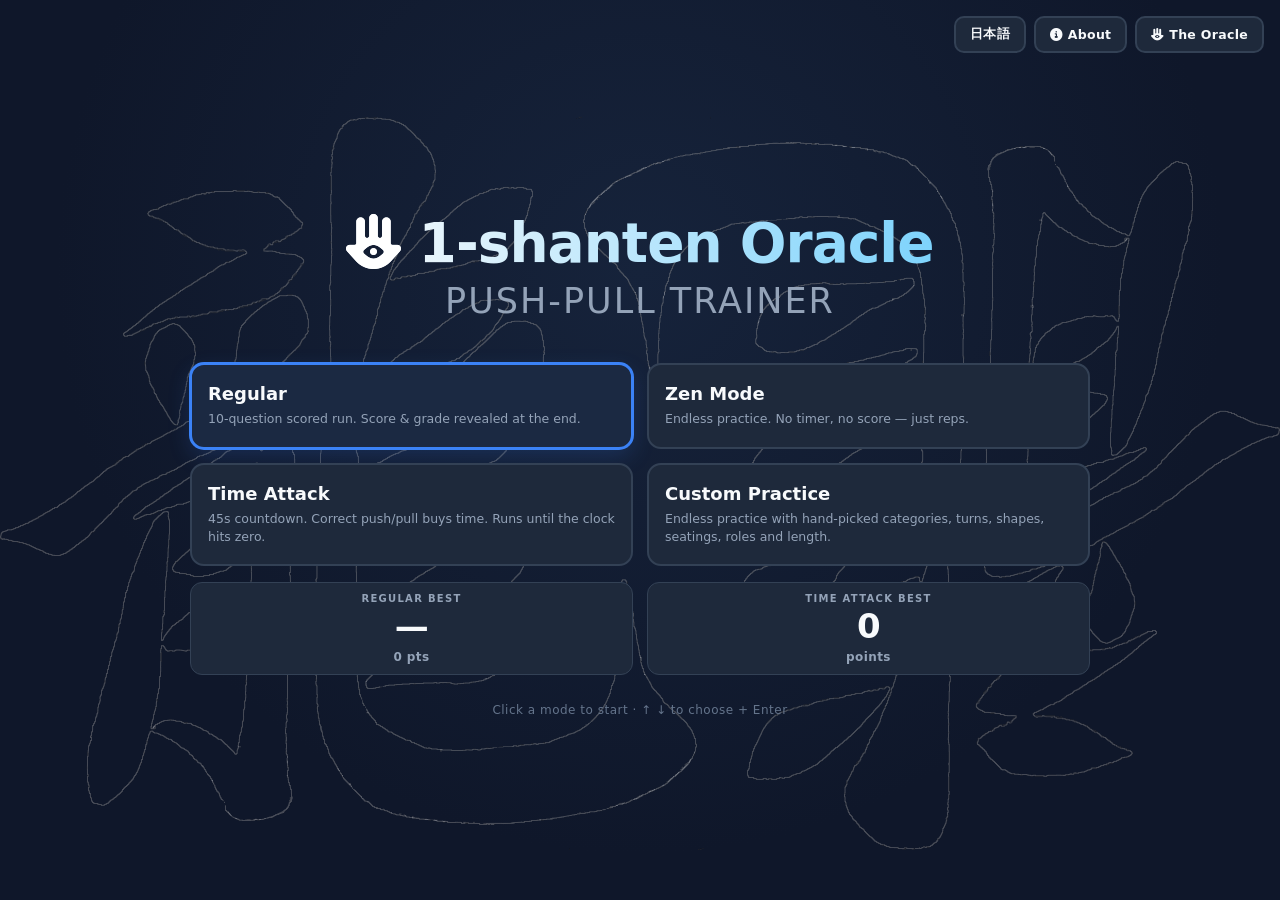
==== index.html @ 297a182b "Updated combo and score mechanic" ====
<!DOCTYPE html>
<html lang="en">

<head>
  <meta charset="UTF-8">
  <meta name="viewport" content="width=device-width, initial-scale=1, viewport-fit=cover">
  <meta name="theme-color" content="#0f172a">
  <link rel="icon" type="image/x-icon" href="favicon.ico">
  <link rel="stylesheet" href="https://cdnjs.cloudflare.com/ajax/libs/font-awesome/6.7.2/css/all.min.css">
  <title>1-shanten Oracle — Push-Pull Trainer</title>
  <style>
    :root {
      --bg: #0f172a;
      --panel: #1e293b;
      --panel2: #243038;
      --border: #334155;
      --text: #f8fafc;
      --muted: #94a3b8;
      --green: #22c55e;
      --red: #ef4444;
      --blue: #3b82f6;
      --amber: #f59e0b;
    }

    * {
      box-sizing: border-box;
    }

    html,
    body {
      height: 100%;
      margin: 0;
      padding: 0;
    }

    body {
      background: var(--bg);
      color: var(--text);
      font-family: system-ui, -apple-system, 'Segoe UI', Roboto, Helvetica, Arial, sans-serif;
      overflow: hidden;
      -webkit-font-smoothing: antialiased;
    }

    button {
      font-family: inherit;
    }

    .screen {
      display: none;
    }

    #home.active {
      display: flex;
    }

    #settings.active {
      display: flex;
    }

    #game.active {
      display: grid;
    }

    #results.active {
      display: flex;
    }

    #home,
    #settings {
      height: 100vh;
      flex-direction: column;
      align-items: center;
      justify-content: center;
      gap: 22px;
      padding: 24px;
      background: radial-gradient(circle at 50% 30%, #16233b 0%, #0f172a 65%);
    }

    #home {
      position: relative;
      overflow: hidden;
    }

    .home-topbar {
      position: absolute;
      top: 16px;
      right: 16px;
      display: flex;
      gap: 8px;
      z-index: 3;
    }

    .home-topbar .btn {
      padding: 8px 14px;
      font-size: 12.5px;
    }

    #settings.active {
      align-items: center;
      justify-content: flex-start;
      overflow-y: auto;
      padding: 30px 24px;
    }

    .home-inner {
      display: flex;
      flex-direction: column;
      align-items: center;
      gap: 16px;
      max-width: 900px;
      width: 100%;
    }

    #home h1 {
      margin: 0;
      font-size: 55px;
      letter-spacing: -1px;
      font-weight: 800;
      text-align: center;
      background: linear-gradient(90deg, #f8fafc, #7dd3fc);
      -webkit-background-clip: text;
      background-clip: text;
      color: transparent;
      margin-top: 40px;
    }

    .sub {
      margin: -10px 0 26px;
      color: var(--muted);
      font-size: 35px;
      letter-spacing: 2px;
      text-transform: uppercase;
      text-align: center;
    }

    .modes {
      display: grid;
      grid-template-columns: 1fr 1fr;
      gap: 14px;
      width: 100%;
    }

    .mode-card {
      background: var(--panel);
      border: 2px solid var(--border);
      border-radius: 14px;
      padding: 18px 16px;
      text-align: left;
      color: var(--text);
      cursor: pointer;
      transition: border-color .15s, transform .12s, background .15s;
    }

    .mode-card:hover {
      border-color: #475569;
      transform: translateY(-2px);
    }

    .mode-card.selected {
      border-color: var(--blue);
      background: #1b2942;
      box-shadow: 0 0 0 1px var(--blue), 0 8px 22px rgba(59, 130, 246, .18);
    }

    .mode-title {
      font-size: 18px;
      font-weight: 800;
      margin-bottom: 6px;
    }

    .mode-desc {
      font-size: 12.5px;
      color: var(--muted);
      line-height: 1.45;
    }

    .hint {
      color: #64748b;
      font-size: 12px;
      letter-spacing: .5px;
      text-align: center;
    }

    .high-scores {
      display: grid;
      grid-template-columns: repeat(2, 1fr);
      gap: 14px;
      width: 100%;
    }

    .hs-item {
      background: var(--panel);
      border: 1px solid var(--border);
      border-radius: 12px;
      padding: 10px 12px;
      text-align: center;
    }

    .hs-item span {
      display: block;
      font-size: 10px;
      letter-spacing: 1.3px;
      text-transform: uppercase;
      color: var(--muted);
      font-weight: 800;
      margin-bottom: 5px;
    }

    .hs-item b.hs-rank {
      display: block;
      font-size: 34px;
      font-weight: 900;
      color: #f8fafc;
      line-height: 1.05;
      font-variant-numeric: tabular-nums;
      letter-spacing: -.5px;
    }

    .hs-sub {
      margin-top: 5px;
      font-size: 12px;
      font-weight: 800;
      color: #94a3b8;
      font-variant-numeric: tabular-nums;
      letter-spacing: .4px;
    }

    .btn {
      border: 2px solid var(--border);
      background: var(--panel);
      color: var(--text);
      border-radius: 10px;
      padding: 11px 18px;
      font-size: 14px;
      font-weight: 700;
      cursor: pointer;
      transition: all .14s;
      letter-spacing: .3px;
    }

    .btn:hover:not(:disabled) {
      border-color: #64748b;
      background: var(--panel2);
      transform: translateY(-1px);
    }

    .btn:disabled {
      opacity: .4;
      cursor: not-allowed;
    }

    .btn.primary {
      border-color: #2563eb;
      background: #1d4ed8;
      color: #fff;
    }

    .btn.primary:hover:not(:disabled) {
      background: #2563eb;
      border-color: #3b82f6;
      box-shadow: 0 0 18px rgba(37, 99, 235, .45);
    }

    .btn.big {
      padding: 14px 44px;
      font-size: 16px;
      border-radius: 12px;
    }

    .home-actions {
      display: flex;
      gap: 12px;
      align-items: center;
    }

    .settings-card {
      background: var(--panel);
      border: 1px solid var(--border);
      border-radius: 16px;
      padding: 24px 26px;
      max-width: 1100px;
      width: 100%;
      box-shadow: 0 20px 50px rgba(0, 0, 0, .45);
      margin: auto 0;
      flex-shrink: 0;
    }

    .settings-card h1 {
      margin: 0 0 4px;
      font-size: 24px;
      letter-spacing: -.4px;
    }

    .settings-card p.desc {
      margin: 0 0 20px;
      color: var(--muted);
      font-size: 13px;
      line-height: 1.5;
    }

    .settings-columns {
      display: grid;
      grid-template-columns: 1fr 1fr;
      gap: 24px;
      margin-bottom: 20px;
    }

    .settings-col {
      display: flex;
      flex-direction: column;
      gap: 16px;
      min-width: 0;
    }

    .settings-grid {
      display: grid;
      grid-template-columns: 1fr 1fr;
      gap: 10px;
      margin-bottom: 8px;
    }

    .settings-grid.settings-grid-3 {
      grid-template-columns: 1fr 1fr 1fr;
    }

    .settings-grid.settings-grid-4 {
      grid-template-columns: 1fr 1fr 1fr 1fr;
    }

    .settings-section {
      margin-bottom: 0;
    }

    .settings-section-title {
      font-size: 11px;
      letter-spacing: 1.6px;
      text-transform: uppercase;
      color: #7dd3fc;
      font-weight: 800;
      margin-bottom: 8px;
    }

    .settings-section .settings-note {
      margin: 0;
      font-size: 12px;
    }

    .settings-actions {
      display: flex;
      gap: 10px;
      margin-top: 4px;
    }

    .settings-actions .btn {
      flex: 1;
      padding: 14px 18px;
      font-size: 15px;
    }

    .chk {
      display: flex;
      align-items: center;
      gap: 10px;
      background: var(--panel2);
      border: 1px solid var(--border);
      border-radius: 10px;
      padding: 11px 13px;
      font-size: 13.5px;
      font-weight: 700;
      cursor: pointer;
      transition: .13s;
      user-select: none;
    }

    .chk:hover {
      border-color: #475569;
      background: #2f3f52;
    }

    .chk input {
      appearance: none;
      -webkit-appearance: none;
      width: 18px;
      height: 18px;
      flex: 0 0 auto;
      border: 2px solid var(--border);
      border-radius: 5px;
      background: #0b1220;
      position: relative;
      cursor: pointer;
      transition: .12s;
    }

    .chk input:checked {
      background: var(--blue);
      border-color: var(--blue);
      box-shadow: 0 0 10px rgba(59, 130, 246, .4);
    }

    .chk input:checked::after {
      content: '';
      position: absolute;
      left: 4px;
      top: 0px;
      width: 6px;
      height: 11px;
      border: solid #fff;
      border-width: 0 2px 2px 0;
      transform: rotate(45deg);
    }

    .settings-note {
      color: var(--muted);
      font-size: 12.5px;
      line-height: 1.5;
      margin: 0 0 18px;
    }

    .settings-note.bad {
      color: #fca5a5;
    }

    #game {
      height: 100vh;
      grid-template-columns: 310px minmax(0, 560px) 280px 340px;
      grid-template-rows: auto minmax(0, 1fr) auto;
      gap: 12px;
      padding: 12px;
      justify-content: center;
    }

    #gameHeader {
      grid-area: 1/1/2/5;
      display: flex;
      align-items: center;
      justify-content: space-between;
      background: var(--panel);
      border: 1px solid var(--border);
      border-radius: 12px;
      padding: 10px 16px;
    }

    .hdr-left,
    .hdr-right {
      display: flex;
      align-items: center;
      gap: 10px;
    }

    .logo {
      font-weight: 800;
      letter-spacing: -.3px;
      font-size: 16px;
    }

    .pill {
      background: var(--panel2);
      border: 1px solid var(--border);
      border-radius: 999px;
      padding: 5px 12px;
      font-size: 12px;
      font-weight: 700;
      color: var(--muted);
      letter-spacing: .4px;
    }

    .pill.score {
      color: #7dd3fc;
      border-color: #1e40af;
      background: #172554;
    }

    .pill.time {
      color: #fbbf24;
      border-color: #78350f;
      background: #1f1503;
      font-variant-numeric: tabular-nums;
    }

    .pill.combo {
      color: #94a3b8;
      border-color: var(--border);
      background: var(--panel2);
      transition: all .2s;
    }

    .pill.combo.active {
      color: #fef08a;
      border-color: #eab308;
      background: #451a03;
    }

    .timer-wrapper {
      position: relative;
      display: inline-block;
    }

    .sec-delta {
      position: absolute;
      left: calc(100% + 6px);
      top: 50%;
      transform: translateY(-50%);
      background: rgba(34, 197, 94, .95);
      color: #fff;
      font-weight: 800;
      font-size: 13px;
      padding: 4px 10px;
      border-radius: 8px;
      pointer-events: none;
      opacity: 0;
      white-space: nowrap;
      box-shadow: 0 2px 8px rgba(0, 0, 0, .35);
      z-index: 100;
    }

    .sec-delta.negative {
      background: rgba(239, 68, 68, .95);
    }

    .sec-delta.anim {
      animation: secFloat 1.2s ease-out forwards;
    }

    @keyframes secFloat {
      0% {
        opacity: 0;
        transform: translateY(-50%) translateY(0);
      }

      15% {
        opacity: 1;
        transform: translateY(-50%) translateY(-4px);
      }

      70% {
        opacity: 1;
        transform: translateY(-50%) translateY(-10px);
      }

      100% {
        opacity: 0;
        transform: translateY(-50%) translateY(-18px);
      }
    }

    #tableWrap {
      grid-area: 2/2/3/3;
      position: relative;
      overflow: hidden;
      background: #131f24;
      border: 1px solid var(--border);
      border-radius: 14px;
      box-shadow: inset 0 0 80px rgba(0, 0, 0, .5);
    }

    #tableWrap::after {
      content: '';
      position: absolute;
      bottom: 0;
      left: 0;
      right: 0;
      height: 100px;
      background: linear-gradient(to top, rgb(59 130 246 / 21%), rgba(59, 130, 246, .08) 40%, transparent);
      pointer-events: none;
      opacity: 0;
      transition: opacity .6s ease;
      z-index: 5;
    }

    #tableWrap.your-turn::after {
      opacity: 1;
    }

    #yourTurn {
      position: absolute;
      bottom: 8px;
      left: 50%;
      transform: translateX(-50%);
      padding: 4px 8px;
      background: rgba(59, 130, 246, .18);
      border: 2px solid rgba(59, 130, 246, .55);
      border-radius: 999px;
      color: #93c5fd;
      font-size: 10px;
      font-weight: 800;
      letter-spacing: 2.5px;
      text-transform: uppercase;
      opacity: 0;
      pointer-events: none;
      transition: opacity .5s ease;
      z-index: 10;
      box-shadow: 0 0 24px rgb(59 130 246 / 38%);
      white-space: nowrap;
    }

    #yourTurn.show {
      opacity: 1;
    }

    #board {
      position: absolute;
      left: 0;
      top: 0;
      width: 1120px;
      height: 920px;
      transform-origin: 0 0;
    }

    .pond {
      position: absolute;
      display: flex;
      flex-wrap: wrap;
      gap: 2px;
      align-content: flex-start;
      justify-content: flex-start;
    }

    .tile {
      position: relative;
      width: 70px;
      height: 100px;
      flex: 0 0 auto;
      opacity: 0;
      transition: opacity .18s ease;
    }

    .tile.shown {
      opacity: 1;
    }

    .tile>img,
    .tile>.tile-fallback {
      position: absolute;
      left: 0;
      top: 0;
      width: 70px;
      height: 100px;
      filter: drop-shadow(0 4px 6px rgba(0, 0, 0, .4));
      display: block;
    }

    .tile>img {
      object-fit: contain;
    }

    .tile.rotated>img,
    .tile.rotated>.tile-fallback {
      transform: rotate(90deg) translateY(-15px);
    }

    .tile.rotated:not(:last-child) {
      margin-right: 32px;
    }

    .tile-fallback {
      background: #f1f5f9;
      border-radius: 6px;
      border: 1px solid #cbd5e1;
      display: flex;
      flex-direction: column;
      align-items: center;
      justify-content: center;
      color: #0f172a;
      overflow: hidden;
    }

    .tf-num {
      font-size: 30px;
      font-weight: 800;
      line-height: 1;
    }

    .tf-suit {
      font-size: 19px;
      font-weight: 700;
      line-height: 1.15;
    }

    .tf-suit.s-m {
      color: #b91c1c;
    }

    .tf-suit.s-p {
      color: #1d4ed8;
    }

    .tf-suit.s-s {
      color: #15803d;
    }

    .tf-honor {
      font-size: 32px;
      font-weight: 800;
      color: #0f172a;
    }

    .tile-fallback.honor {
      background: #fffdf5;
    }

    @keyframes riichiDrop {
      0% {
        opacity: 0;
        transform: translateY(-32px) scale(.85);
      }

      60% {
        opacity: 1;
        transform: translateY(6px) scale(1.05);
      }

      100% {
        opacity: 1;
        transform: none;
      }
    }

    .tile.riichi-drop {
      animation: riichiDrop .45s cubic-bezier(.2, .8, .3, 1) forwards;
      opacity: 1;
    }

    .riichi-stick {
      position: absolute;
      background: #f8fafc;
      border-radius: 5px;
      box-shadow: 0 4px 10px rgba(0, 0, 0, .6);
      opacity: 0;
      animation: fadeIn .45s .1s forwards;
    }

    .riichi-stick::after {
      content: '';
      position: absolute;
      left: 50%;
      top: 50%;
      width: 9px;
      height: 9px;
      margin: -4.5px 0 0 -4.5px;
      border-radius: 50%;
      background: #dc2626;
    }

    @keyframes fadeIn {
      to {
        opacity: 1;
      }
    }

    .seat-label {
      position: absolute;
      font-size: 23px;
      font-weight: 800;
      letter-spacing: 1.4px;
      color: #94a3b8;
      text-transform: uppercase;
      white-space: nowrap;
    }

    .seat-label .wind {
      color: #38bdf8;
      font-size: 42px;
      letter-spacing: 0;
      margin-right: 6px;
      vertical-align: -1px;
    }

    .center-panel {
      position: absolute;
      left: 50%;
      top: 50%;
      transform: translate(-50%, -50%);
      background: var(--panel);
      border: 1px solid var(--border);
      border-radius: 16px;
      padding: 16px 26px;
      text-align: center;
      min-width: 190px;
      box-shadow: 0 10px 30px rgba(0, 0, 0, .5);
    }

    .center-panel .cp-round {
      font-size: 26px;
      letter-spacing: 1.6px;
      color: #7dd3fc;
      font-weight: 800;
      text-transform: uppercase;
      margin-bottom: 2px;
    }

    .center-panel .cp-turn {
      font-size: 20px;
      letter-spacing: 2px;
      color: var(--muted);
      font-weight: 800;
      text-transform: uppercase;
    }

    .center-panel .cp-num {
      font-size: 56px;
      font-weight: 900;
      line-height: 1;
      margin: 4px 0 2px;
    }

    #sidebar {
      grid-area: 2/4/4/5;
      display: flex;
      flex-direction: column;
      gap: 12px;
      overflow-y: auto;
      padding-right: 2px;
    }

    #sidebar::-webkit-scrollbar {
      width: 8px;
    }

    #sidebar::-webkit-scrollbar-thumb {
      background: #334155;
      border-radius: 4px;
    }

    .card {
      background: var(--panel);
      border: 1px solid var(--border);
      border-radius: 12px;
      padding: 14px;
    }

    .card h3 {
      margin: 0 0 10px;
      font-size: 12px;
      letter-spacing: 1.6px;
      text-transform: uppercase;
      color: var(--muted);
      font-weight: 800;
    }

    .discard-cat {
      font-size: 22px;
      font-weight: 900;
      letter-spacing: -.5px;
      color: #f8fafc;
      line-height: 1.15;
    }

    .discard-desc {
      font-size: 12.5px;
      color: var(--muted);
      margin-top: 6px;
      line-height: 1.5;
    }

    #quizCard {
      display: flex;
      flex-direction: column;
      gap: 14px;
    }

    .qstep {
      border-top: 1px dashed #334155;
      padding-top: 12px;
    }

    .qstep:first-child {
      border-top: none;
      padding-top: 0;
    }

    .qhead {
      display: flex;
      align-items: center;
      gap: 8px;
      font-size: 12px;
      font-weight: 800;
      letter-spacing: 1.3px;
      text-transform: uppercase;
      color: #7dd3fc;
      margin-bottom: 8px;
    }

    .stepnum {
      display: inline-flex;
      align-items: center;
      justify-content: center;
      width: 20px;
      height: 20px;
      border-radius: 50%;
      background: #1e40af;
      color: #fff;
      font-size: 11px;
    }

    .qtext {
      font-size: 13.5px;
      line-height: 1.5;
      color: #cbd5e1;
      margin-bottom: 12px;
    }

    .qtext b {
      color: #f8fafc;
    }

    .suji-loading {
      font-size: 12px;
      color: #93c5fd;
      font-weight: 800;
      letter-spacing: 2px;
      text-align: center;
      margin-bottom: 8px;
      text-transform: uppercase;
      animation: pulse 1.4s ease-in-out infinite;
    }

    .suji-loading.hidden {
      display: none;
    }

    @keyframes pulse {

      0%,
      100% {
        opacity: .4;
      }

      50% {
        opacity: 1;
      }
    }

    .sujigrid {
      display: grid;
      grid-template-columns: repeat(7, 1fr);
      gap: 6px;
      margin-bottom: 10px;
      transition: opacity .3s ease;
    }

    .sujigrid.loading {
      opacity: .3;
      pointer-events: none;
    }

    .sujibtn {
      padding: 10px 0;
      background: var(--panel2);
      border: 2px solid var(--border);
      border-radius: 8px;
      color: var(--text);
      font-size: 15px;
      font-weight: 800;
      cursor: pointer;
      transition: .12s;
      font-variant-numeric: tabular-nums;
    }

    .sujibtn:hover:not(:disabled) {
      border-color: #64748b;
      background: #2f3f52;
      transform: translateY(-1px);
    }

    .sujibtn:disabled {
      cursor: default;
      opacity: .7;
    }

    .sujibtn.correct {
      border-color: var(--green) !important;
      background: rgba(34, 197, 94, .18) !important;
      color: #86efac !important;
      box-shadow: 0 0 16px rgba(34, 197, 94, .3);
    }

    .sujibtn.wrong {
      border-color: var(--red) !important;
      background: rgba(239, 68, 68, .16) !important;
      color: #fca5a5 !important;
    }

    .sujibtn.kbd-focus {
      box-shadow: 0 0 0 3px rgba(59, 130, 246, .45);
      border-color: var(--blue);
    }

    .optrow {
      display: flex;
      flex-wrap: wrap;
      gap: 8px;
    }

    .optrow.rate-grid {
      display: grid;
      grid-template-columns: 1fr 1fr;
      gap: 8px;
    }

    .rate-grid .opt {
      min-width: 0;
      padding: 11px 6px;
      font-size: 13px;
      white-space: nowrap;
    }

    .opt {
      flex: 1 1 auto;
      min-width: 74px;
      padding: 11px 10px;
      background: var(--panel2);
      border: 2px solid var(--border);
      border-radius: 10px;
      color: var(--text);
      font-size: 14px;
      font-weight: 800;
      cursor: pointer;
      transition: .13s;
      letter-spacing: .3px;
    }

    .opt:hover:not(:disabled) {
      border-color: #64748b;
      background: #2f3f52;
      transform: translateY(-1px);
    }

    .opt:disabled {
      cursor: default;
      opacity: .75;
    }

    .opt.correct {
      border-color: var(--green) !important;
      background: rgba(34, 197, 94, .18) !important;
      color: #86efac !important;
      box-shadow: 0 0 16px rgba(34, 197, 94, .3);
    }

    .opt.wrong {
      border-color: var(--red) !important;
      background: rgba(239, 68, 68, .16) !important;
      color: #fca5a5 !important;
    }

    .opt.borderline-yellow {
      border-color: #fde047 !important;
      background: rgba(253, 224, 71, 0.20) !important;
      color: #fef08a !important;
      box-shadow: 0 0 18px rgba(253, 224, 71, 0.35);
      opacity: 1 !important;
    }

    .opt.borderline-green {
      border-color: #4ade80 !important;
      background: rgba(74, 222, 128, 0.18) !important;
      color: #bbf7d0 !important;
      box-shadow: 0 0 18px rgba(74, 222, 128, 0.28);
      opacity: 1 !important;
    }

    .opt.kbd-focus {
      box-shadow: 0 0 0 3px rgba(59, 130, 246, .45);
      border-color: var(--blue);
    }

    .fb {
      margin-top: 10px;
      font-size: 12.5px;
      line-height: 1.5;
      border-radius: 9px;
      padding: 9px 11px;
      display: none;
    }

    .fb.show {
      display: block;
    }

    .fb.ok {
      background: rgba(34, 197, 94, .12);
      border: 1px solid #166534;
      color: #86efac;
    }

    .fb.part {
      background: rgba(245, 158, 11, .12);
      border: 1px solid #78350f;
      color: #fcd34d;
    }

    .fb.bad {
      background: rgba(239, 68, 68, .1);
      border: 1px solid #7f1d1d;
      color: #fca5a5;
    }

    .fb.borderline {
      background: rgba(253, 224, 71, 0.14);
      border: 1px solid #ca8a04;
      color: #fde047;
    }

    .fb b {
      color: #fff;
    }

    .fb.borderline b {
      color: #fef9c3;
    }

    .fb .special-notes {
      display: block;
      margin-top: 4px;
      font-size: 11.5px;
      color: #93c5fd;
      font-style: italic;
    }

    .fb .suji-list {
      display: block;
      margin-top: 4px;
      font-size: 11.5px;
      color: #cbd5e1;
      opacity: .85;
    }

    .locked {
      display: none !important;
    }

    #shapeTierCard {
      grid-area: 2/1/3/2;
      display: flex;
      flex-direction: column;
    }

    #thresholdCard {
      grid-area: 2/3/3/4;
      display: flex;
      flex-direction: column;
    }

    .panel-title {
      font-size: 11.5px;
      font-weight: 800;
      margin-bottom: 6px;
      color: #7dd3fc;
      letter-spacing: .3px;
    }

    .panel-table-wrap {
      flex: 1 1 auto;
      overflow-y: auto;
      min-height: 0;
    }

    .panel-table-wrap::-webkit-scrollbar {
      width: 6px;
    }

    .panel-table-wrap::-webkit-scrollbar-thumb {
      background: #334155;
      border-radius: 3px;
    }

    .panel-controls {
      display: flex;
      justify-content: space-between;
      align-items: center;
      margin-top: 10px;
      gap: 6px;
      flex-shrink: 0;
    }

    .panel-controls .btn {
      padding: 12px 25px;
      font-size: 14px;
      border-radius: 9px;
      flex-shrink: 0;
    }

    .panel-indicator-btn {
      background: var(--panel2);
      border: 2px solid var(--border);
      color: var(--text);
      font-size: 13px;
      font-weight: 800;
      padding: 6px 12px;
      border-radius: 8px;
      cursor: pointer;
      transition: .12s;
      font-variant-numeric: tabular-nums;
      font-family: inherit;
      letter-spacing: .3px;
      flex: 1;
      text-align: center;
      height: 46px;
    }

    .panel-indicator-btn:hover {
      border-color: #64748b;
      background: #2f3f52;
    }

    .panel-indicator-btn.auto-active {
      border-color: #22c55e;
      background: rgba(34, 197, 94, .15);
      color: #86efac;
    }

    .thresh-table {
      width: 100%;
      border-collapse: collapse;
      font-size: 10px;
      text-align: center;
    }

    .thresh-table th {
      background: var(--panel2);
      color: var(--muted);
      font-weight: 800;
      padding: 3px 1px;
      border: 1px solid var(--border);
      line-height: 1.1;
    }

    .thresh-table td {
      padding: 2px 1px;
      border: 1px solid var(--border);
      font-weight: 800;
      font-variant-numeric: tabular-nums;
      color: #e2e8f0;
    }

    .thresh-table td:first-child {
      background: var(--panel2);
      color: var(--muted);
    }

    .direct-nav {
      display: grid;
      grid-template-columns: 1fr 1fr 1fr;
      grid-auto-rows: 44px;
      gap: 4px;
      margin-top: 8px;
      flex-shrink: 0;
    }

    .direct-nav .btn {
      padding: 3px 4px;
      font-size: 12px;
      line-height: 1.15;
      height: 45px;
      min-height: 45px;
      border-radius: 7px;
      letter-spacing: 0;
      white-space: normal;
      overflow: hidden;
      display: flex;
      align-items: center;
      justify-content: center;
      text-align: center;
    }

    .direct-nav .btn:hover:not(:disabled) {
      transform: none;
    }

    .direct-nav .btn.active {
      border-color: var(--blue);
      background: rgba(59, 130, 246, .15);
      color: #93c5fd;
    }

    #bottomArea {
      grid-area: 3/1/4/4;
      display: grid;
      grid-template-columns: minmax(0, 1fr) 224px;
      gap: 10px;
      min-height: 0;
    }

    #scenario {
      display: grid;
      grid-template-columns: 1fr 1fr;
      grid-template-rows: 1fr 1fr;
      gap: 10px;
      min-height: 0;
    }

    .scard {
      background: var(--panel);
      border: 1px solid var(--border);
      border-radius: 12px;
      padding: 10px 13px;
      min-width: 0;
      display: flex;
      flex-direction: column;
      justify-content: center;
    }

    .slabel {
      font-size: 10px;
      letter-spacing: 1.5px;
      text-transform: uppercase;
      color: #64748b;
      font-weight: 800;
      margin-bottom: 5px;
    }

    .svalue {
      font-size: 14px;
      font-weight: 800;
      line-height: 1.25;
      color: #e2e8f0;
    }

    .svalue.hl {
      color: #fbbf24;
    }

    .svalue.open-hand {
      color: #7dd3fc;
    }

    .svalue.closed-hand {
      color: #86efac;
    }

    #discardCard {
      display: flex;
      flex-direction: column;
      justify-content: center;
    }

    #results {
      height: 100vh;
      flex-direction: column;
      align-items: center;
      justify-content: center;
      gap: 20px;
      padding: 24px;
      background: radial-gradient(circle at 50% 25%, #16233b 0%, #0f172a 65%);
      overflow-y: auto;
    }

    .results-card {
      background: var(--panel);
      border: 1px solid var(--border);
      border-radius: 20px;
      padding: 34px 40px;
      max-width: 680px;
      width: 100%;
      text-align: center;
      box-shadow: 0 24px 60px rgba(0, 0, 0, .55);
      position: relative;
      margin-top: 20px;
    }

    .results-app-title {
      font-size: 15px;
      font-weight: 800;
      letter-spacing: 1.8px;
      text-transform: uppercase;
      color: #7dd3fc;
      margin-bottom: 10px;
      opacity: .85;
    }

    .results-card h1 {
      margin: 0 0 4px;
      font-size: 29px;
      letter-spacing: -.5px;
    }

    .grade {
      font-size: 82px;
      font-weight: 900;
      line-height: 1;
      margin: 12px 0 4px;
      color: #f8fafc;
    }

    .grade.g-S\+ {
      background: linear-gradient(180deg, #fde047, #eab308);
      -webkit-background-clip: text;
      background-clip: text;
      color: transparent;
      filter: drop-shadow(0 0 20px rgba(234, 179, 8, .45));
    }

    .grade.g-score {
      font-size: 64px;
      letter-spacing: -2px;
      font-variant-numeric: tabular-nums;
      background: linear-gradient(180deg, #f8fafc, #cbd5e1);
      -webkit-background-clip: text;
      background-clip: text;
      color: transparent;
      filter: drop-shadow(0 0 20px rgba(203, 213, 225, .4));
    }

    .grade.g-score.tier-2 {
      background: linear-gradient(180deg, #fed7aa, #b45309);
      -webkit-background-clip: text;
      background-clip: text;
      color: transparent;
      filter: drop-shadow(0 0 20px rgba(180, 83, 9, .5));
    }

    .grade.g-score.tier-3 {
      background: linear-gradient(180deg, #f1f5f9, #64748b);
      -webkit-background-clip: text;
      background-clip: text;
      color: transparent;
      filter: drop-shadow(0 0 22px rgba(148, 163, 184, .55));
    }

    .grade.g-score.tier-4 {
      background: linear-gradient(180deg, #fef9c3, #f59e0b);
      -webkit-background-clip: text;
      background-clip: text;
      color: transparent;
      filter: drop-shadow(0 0 24px rgba(245, 158, 11, .55));
    }

    .grade.g-score.tier-5 {
      background: linear-gradient(135deg, #a5f3fc, #a78bfa, #f472b6, #fcd34d, #a5f3fc);
      background-size: 200% 200%;
      -webkit-background-clip: text;
      background-clip: text;
      color: transparent;
      animation: platShimmer 3s linear infinite;
      filter: drop-shadow(0 0 28px rgba(167, 139, 250, .6));
    }

    @keyframes platShimmer {
      0% {
        background-position: 0% 50%;
      }

      100% {
        background-position: 200% 50%;
      }
    }

    .results-grid {
      display: grid;
      grid-template-columns: 1fr 1fr;
      gap: 10px;
      margin: 22px 0 15px;
    }

    .results-grid>div {
      background: var(--panel2);
      border: 1px solid var(--border);
      border-radius: 12px;
      padding: 14px;
    }

    .results-grid span {
      display: block;
      font-size: 11px;
      letter-spacing: 1.4px;
      text-transform: uppercase;
      color: #64748b;
      font-weight: 800;
      margin-bottom: 6px;
    }

    .results-grid b {
      font-size: 20px;
      font-weight: 900;
      color: #f8fafc;
      font-variant-numeric: tabular-nums;
    }

    .res-actions {
      display: flex;
      flex-direction: column;
      gap: 10px;
    }

    .btn-share-corner {
      position: absolute;
      top: 12px;
      right: 12px;
      background: var(--panel2);
      border: 2px solid var(--border);
      border-radius: 8px;
      padding: 6px 12px;
      font-size: 12px;
      font-weight: 800;
      cursor: pointer;
      transition: .12s;
      color: var(--text);
      letter-spacing: .3px;
      display: inline-flex;
      align-items: center;
      gap: 6px;
    }

    .btn-share-corner:hover {
      border-color: #64748b;
      background: #2f3f52;
    }

    .btn-share-corner.copied {
      border-color: #22c55e;
      background: rgba(34, 197, 94, .15);
      color: #86efac;
    }

    .modal-overlay {
      display: none;
      position: fixed;
      inset: 0;
      background: rgba(0, 0, 0, .62);
      z-index: 9999;
      align-items: center;
      justify-content: center;
      padding: 24px;
      backdrop-filter: blur(2px);
    }

    .modal-overlay.active {
      display: flex;
    }

    .modal-content {
      background: var(--panel);
      border: 1px solid var(--border);
      border-radius: 16px;
      padding: 22px 26px;
      max-width: 760px;
      width: 100%;
      max-height: 85vh;
      overflow-y: auto;
      box-shadow: 0 24px 60px rgba(0, 0, 0, .55);
    }

    .modal-header {
      display: flex;
      align-items: center;
      justify-content: space-between;
      margin-bottom: 4px;
    }

    .modal-header h2 {
      margin: 0;
      font-size: 20px;
      letter-spacing: -.3px;
    }

    .modal-close {
      background: transparent;
      border: none;
      color: var(--muted);
      font-size: 26px;
      cursor: pointer;
      line-height: 1;
      padding: 0;
      width: 30px;
      height: 30px;
      border-radius: 6px;
      transition: .12s;
    }

    .modal-close:hover {
      background: var(--panel2);
      color: var(--text);
    }

    .modal-desc {
      color: var(--muted);
      font-size: 12.5px;
      margin: 0 0 16px;
      line-height: 1.5;
    }

    .deal-in-chart {
      width: 100%;
      border-collapse: collapse;
      font-size: 13px;
      margin-bottom: 16px;
    }

    .deal-in-chart th {
      background: var(--panel2);
      color: var(--muted);
      font-weight: 800;
      padding: 8px 6px;
      border: 1px solid var(--border);
      font-size: 11px;
      letter-spacing: .5px;
      text-transform: uppercase;
      line-height: 1.2;
    }

    .deal-in-chart td {
      padding: 8px 6px;
      border: 1px solid var(--border);
      text-align: center;
      font-weight: 800;
      font-variant-numeric: tabular-nums;
      color: #e2e8f0;
    }

    .deal-in-chart td:first-child {
      color: #7dd3fc;
      white-space: nowrap;
    }

    .deal-in-chart tr:hover td {
      background: rgba(59, 130, 246, .08);
    }

    .deal-in-note {
      background: var(--panel2);
      border: 1px solid var(--border);
      border-radius: 10px;
      padding: 12px 14px;
      font-size: 12.5px;
      line-height: 1.7;
      color: #cbd5e1;
    }

    .deal-in-note strong {
      color: #f8fafc;
    }

    .deal-in-note .warn {
      opacity: .72;
      font-size: 11.5px;
      display: block;
      margin-top: 6px;
    }

    .shape-list {
      display: flex;
      flex-direction: column;
    }

    .shape-item {
      padding: 14px 0;
      border-bottom: 1px solid var(--border);
    }

    .shape-item:first-child {
      padding-top: 4px;
    }

    .shape-item:last-child {
      border-bottom: none;
      padding-bottom: 0;
    }

    .shape-item h3 {
      margin: 0 0 6px;
      font-size: 16px;
      font-weight: 800;
      color: #f8fafc;
      letter-spacing: -.2px;
    }

    .shape-meta {
      display: flex;
      flex-wrap: wrap;
      gap: 18px;
      font-size: 12px;
      color: var(--muted);
      margin-bottom: 10px;
    }

    .shape-meta strong {
      color: #7dd3fc;
      font-weight: 800;
    }

    .shape-tiles {
      display: flex;
      gap: 3px;
      flex-wrap: wrap;
      align-items: flex-start;
    }

    .shape-tile {
      position: relative;
      width: 44px;
      height: 62px;
      flex: 0 0 auto;
      filter: drop-shadow(0 2px 3px rgba(0, 0, 0, .4));
    }

    .shape-tile img {
      width: 100%;
      height: 100%;
      object-fit: contain;
      display: block;
    }

    .shape-tile-fb {
      width: 100%;
      height: 100%;
      background: #f1f5f9;
      border-radius: 4px;
      border: 1px solid #cbd5e1;
      display: flex;
      flex-direction: column;
      align-items: center;
      justify-content: center;
      color: #0f172a;
      overflow: hidden;
    }

    .shape-tile-fb.honor {
      background: #fffdf5;
    }

    .stf-num {
      font-size: 20px;
      font-weight: 800;
      line-height: 1;
    }

    .stf-num.stf-red {
      color: #dc2626;
    }

    .stf-suit {
      font-size: 12px;
      font-weight: 700;
      line-height: 1.1;
    }

    .stf-suit.s-m {
      color: #b91c1c;
    }

    .stf-suit.s-p {
      color: #1d4ed8;
    }

    .stf-suit.s-s {
      color: #15803d;
    }

    .stf-honor {
      font-size: 22px;
      font-weight: 800;
      color: #0f172a;
    }

    .help-content {
      font-size: 13px;
      line-height: 1.65;
      color: #cbd5e1;
    }

    .help-content h3 {
      color: #7dd3fc;
      font-size: 13px;
      margin: 16px 0 6px;
      font-weight: 800;
      text-transform: uppercase;
      letter-spacing: 1px;
    }

    .help-content h3:first-child {
      margin-top: 4px;
    }

    .help-content p {
      margin: 0 0 8px;
    }

    .help-content ul {
      margin: 0 0 10px;
      padding-left: 20px;
    }

    .help-content li {
      margin-bottom: 4px;
    }

    .help-content b {
      color: #f8fafc;
    }

    .help-content code {
      background: #0b1220;
      border: 1px solid #334155;
      padding: 1px 5px;
      border-radius: 4px;
      font-size: 12px;
      color: #fbbf24;
    }

    .cover-image {
      position: absolute;
      bottom: 50px;
      left: 0;
      pointer-events: none;
      opacity: .4;
      max-height: 90%;
      max-width: 55%;
      object-fit: contain;
    }

    .cover-image-flipped {
      position: absolute;
      bottom: 50px;
      right: 0;
      pointer-events: none;
      opacity: .4;
      max-height: 90%;
      max-width: 55%;
      object-fit: contain;
      transform: rotate(180deg);
    }

    .home-content {
      position: relative;
      z-index: 1;
      width: 100%;
      display: flex;
      justify-content: center;
    }

    .modal-body {
      font-size: 13px;
      line-height: 1.65;
      color: #cbd5e1;
    }

    .modal-body h3 {
      color: #7dd3fc;
      font-size: 12px;
      margin: 14px 0 6px;
      font-weight: 800;
      text-transform: uppercase;
      letter-spacing: 1px;
    }

    .modal-body h3:first-child {
      margin-top: 0;
    }

    .modal-body p {
      margin: 0 0 8px;
    }

    .modal-body b {
      color: #f8fafc;
    }

    .modal-prose {
      margin: 0 0 8px;
      line-height: 1.65;
    }

    .modal-prose h4 {
      color: #cbd5e1;
      font-size: 12px;
      margin: 12px 0 6px;
      font-weight: 800;
      letter-spacing: .5px;
      text-transform: none;
    }

    .modal-prose ul {
      margin: 4px 0 8px;
      padding-left: 20px;
    }

    .modal-prose li {
      margin-bottom: 6px;
      line-height: 1.55;
    }

    .modal-prose i {
      color: #e2e8f0;
    }

    .modal-prose a {
      color: #738ad0;
      text-decoration: none;
    }

    .modal-prose a:hover {
      text-decoration: underline;
    }

    /* Callable tag — light blue to signal "open-chart evaluation" */
    .svalue .callable-tag {
      color: #7dd3fc;
      font-weight: 800;
    }

    /* Navbar divider between pills and buttons */
    .hdr-sep {
      width: 1px;
      height: 24px;
      background: var(--border);
      align-self: center;
      flex-shrink: 0;
      margin: 0 2px;
    }

    @media (max-width:1280px) {
      #game {
        grid-template-columns: 270px minmax(0, 1fr) 250px 300px;
      }
    }

    @media (max-width:980px) {

      html,
      body {
        height: auto;
        overflow-x: hidden;
        overflow-y: auto;
      }

      body {
        overflow-y: auto;
        -webkit-overflow-scrolling: touch;
      }

      #home,
      #settings,
      #results {
        height: auto;
        min-height: 100vh;
      }

      #home {
        padding: 60px 18px 32px;
      }

      #settings.active {
        padding: 20px 14px;
        justify-content: flex-start;
      }

      .settings-card {
        padding: 18px 16px;
      }

      .settings-columns {
        grid-template-columns: 1fr;
        gap: 18px;
      }

      #game.active {
        display: flex;
        flex-direction: column;
        height: auto;
        min-height: 100vh;
        padding: 8px;
        gap: 8px;
      }

      #gameHeader {
        order: 0;
        flex-direction: column;
        align-items: stretch;
        gap: 8px;
        padding: 8px 10px;
      }

      .hdr-left {
        flex-direction: column;
        align-items: center;
        justify-content: center;
        gap: 6px;
      }

      .hdr-sep {
        display: none;
      }

      .hdr-right {
        justify-content: center;
        flex-wrap: wrap;
        gap: 6px;
      }

      .hdr-right .btn {
        padding: 5px 10px !important;
        font-size: 11px !important;
      }

      .pill {
        font-size: 11px;
        padding: 4px 9px;
      }

      .logo {
        font-size: 13px;
      }

      #tableWrap {
        order: 1;
        height: 82vw;
        max-height: 480px;
        min-height: 200px;
        flex: 0 0 auto;
      }

      #sidebar {
        order: 2;
        overflow: visible;
        padding-right: 0;
      }

      #bottomArea {
        order: 3;
        grid-template-columns: 1fr;
        gap: 8px;
      }

      #shapeTierCard {
        order: 4;
      }

      #thresholdCard {
        order: 5;
      }

      #scenario {
        gap: 8px;
      }

      .scard {
        padding: 8px 10px;
      }

      .svalue {
        font-size: 13px;
      }

      .discard-cat {
        font-size: 18px;
      }

      .sujigrid {
        gap: 4px;
      }

      .sujibtn {
        padding: 9px 0;
        font-size: 14px;
      }

      .opt {
        font-size: 13px;
        padding: 10px 8px;
      }

      .rate-grid .opt {
        padding: 10px 4px;
        font-size: 12px;
      }

      .panel-table-wrap {
        max-height: 300px;
      }

      .direct-nav {
        grid-auto-rows: 40px;
      }

      .direct-nav .btn {
        height: 42px;
        min-height: 42px;
        font-size: 11px;
      }

      .panel-controls .btn {
        padding: 10px 18px;
        font-size: 13px;
      }

      .modal-overlay {
        padding: 12px;
      }

      .modal-content {
        padding: 16px 16px;
        max-height: 90vh;
      }

      .deal-in-chart {
        font-size: 11px;
      }

      .deal-in-chart th,
      .deal-in-chart td {
        padding: 5px 3px;
      }

      .shape-tile {
        width: 36px;
        height: 52px;
      }

      .stf-num {
        font-size: 17px;
      }

      .stf-honor {
        font-size: 18px;
      }

      .cover-image,
      .cover-image-flipped {
        max-width: 46%;
        opacity: .28;
      }

      #yourTurn {
        font-size: 12px;
        padding: 6px 20px;
        bottom: 14px;
        letter-spacing: 2px;
      }
    }

    @media (max-width:700px) {
      #home h1 {
        font-size: 38px;
        margin-top: 30px;
        letter-spacing: -.5px;
      }

      .sub {
        font-size: 18px;
        letter-spacing: 1px;
        margin-top: -6px;
        margin-bottom: 26px;
      }

      .modes {
        grid-template-columns: 1fr;
      }

      .high-scores {
        grid-template-columns: 1fr 1fr;
      }

      .home-topbar {
        top: 10px;
        right: 10px;
        gap: 6px;
      }

      .home-topbar .btn {
        padding: 6px 10px;
        font-size: 11px;
      }

      .results-card {
        padding: 24px 18px;
        border-radius: 16px;
        height: 565px;
      }

      .results-card h1 {
        font-size: 21px;
      }

      .grade {
        font-size: 60px;
      }

      .grade.g-score {
        font-size: 44px;
      }

      .results-grid {
        gap: 8px;
        margin: 16px 0 20px;
      }

      .results-grid>div {
        padding: 10px;
      }

      .results-grid b {
        font-size: 17px;
      }

      .settings-grid,
      .settings-grid.settings-grid-3,
      .settings-grid.settings-grid-4 {
        grid-template-columns: 1fr 1fr;
      }

      .settings-card h1 {
        font-size: 20px;
      }

      .settings-actions {
        flex-direction: column;
      }

      #tableWrap {
        height: 88vw;
      }

      .qtext {
        font-size: 13px;
      }

      .fb {
        font-size: 12px;
      }

      .results-title {
        font-size: 28px;
        letter-spacing: -.5px;
      }

      .results-subtitle {
        font-size: 14px;
      }

      .res-btn {
        padding: 14px 20px;
        font-size: 14px;
      }
    }

    @media (max-width:420px) {
      #home h1 {
        margin-top: 28px;
        font-size: 29px;
      }

      .sub {
        font-size: 15px;
      }

      .sujibtn {
        padding: 8px 0;
        font-size: 13px;
        border-radius: 6px;
      }

      .sujigrid {
        gap: 3px;
      }

      .optrow.rate-grid {
        grid-template-columns: 1fr;
      }
    }

    /* --- results screen: match home vibe --- */
    #results {
      position: relative;
      overflow-x: hidden;
    }

    #results .cover-image,
    #results .cover-image-flipped {
      max-height: 85vh;
    }

    #results .home-content {
      position: relative;
      z-index: 1;
      width: 100%;
      display: flex;
      justify-content: center;
    }

    .results-title {
      margin: 0 0 4px;
      font-size: 40px;
      letter-spacing: -1px;
      font-weight: 800;
      text-align: center;
      background: linear-gradient(90deg, #f8fafc, #7dd3fc);
      -webkit-background-clip: text;
      background-clip: text;
      color: transparent;
    }

    .results-title i {
      color: #7dd3fc;
      -webkit-text-fill-color: #7dd3fc;
    }

    /* keep the home-page icon visible too — cheap safety fix */
    #home h1 i {
      color: #ffffff;
      -webkit-text-fill-color: #ffffff;
    }

    .results-subtitle {
      margin: 0 0 4px;
      font-size: 17px;
      font-weight: 800;
      letter-spacing: 1.6px;
      color: var(--muted);
      text-align: center;
      text-transform: uppercase;
    }

    /* 3 stacked buttons — same visual language as .mode-card */
    .res-actions {
      display: flex;
      flex-direction: column;
      gap: 10px;
      margin-top: 4px;
    }

    .res-btn {
      display: flex;
      align-items: center;
      justify-content: center;
      gap: 10px;
      width: 100%;
      padding: 16px 20px;
      background: var(--panel);
      border: 2px solid var(--border);
      border-radius: 14px;
      color: var(--text);
      font-size: 16px;
      font-weight: 800;
      cursor: pointer;
      transition: border-color .15s, transform .12s, background .15s;
      letter-spacing: .3px;
      font-family: inherit;
    }

    .res-btn:hover {
      border-color: #475569;
      background: var(--panel2);
      transform: translateY(-2px);
    }

    .res-btn:active {
      transform: translateY(0);
    }

    .res-btn:focus-visible {
      outline: none;
      border-color: var(--blue);
      box-shadow: 0 0 0 3px rgba(59, 130, 246, .35);
    }

    .res-btn-share.copied {
      border-color: #22c55e;
      background: rgba(34, 197, 94, .12);
      color: #86efac;
    }
  </style>
</head>

<body>
  <div id="app">

    <div id="home" class="screen active">
      <img src="long.png" alt="" class="cover-image">
      <img src="long.png" alt="" class="cover-image-flipped">
      <div class="home-topbar">
        <button class="btn" id="langBtn">English</button>
        <button class="btn" id="aboutBtn" data-i18n="home.about"><span><i
              class="fa-solid fa-circle-info"></i></span></button>
        <button class="btn" id="linkBtn" data-i18n="home.link" onclick="document.location='oracle.html'">Oracle</button>
      </div>
      <div class="home-content">
        <div class="home-inner">
          <h1 data-i18n="home.heading">1-shanten Oracle</h1>
          <p class="sub" data-i18n="home.sub">Push-pull trainer</p>
          <div class="modes">
            <button class="mode-card selected" data-mode="regular">
              <div class="mode-title" data-i18n="home.mode.regular.title">Regular</div>
              <div class="mode-desc" data-i18n="home.mode.regular.desc">10-question scored run. Score &amp; grade
                revealed at the end.</div>
            </button>
            <button class="mode-card" data-mode="zen">
              <div class="mode-title" data-i18n="home.mode.zen.title">Zen Mode</div>
              <div class="mode-desc" data-i18n="home.mode.zen.desc">Endless practice. No timer, no score — just reps.
              </div>
            </button>
            <button class="mode-card" data-mode="timeattack">
              <div class="mode-title" data-i18n="home.mode.timeattack.title">Time Attack</div>
              <div class="mode-desc" data-i18n="home.mode.timeattack.desc">45s countdown. Correct push/fold buys time.
                Runs until the clock hits zero.</div>
            </button>
            <button class="mode-card" data-mode="custom">
              <div class="mode-title" data-i18n="home.mode.custom.title">Custom Practice</div>
              <div class="mode-desc" data-i18n="home.mode.custom.desc">Endless practice with hand-picked categories,
                turns, shapes, seatings, roles and length.</div>
            </button>
          </div>
          <div class="high-scores">
            <div class="hs-item">
              <span data-i18n="home.hs.regular">Regular Best</span>
              <b id="hsRegularGrade" class="hs-rank">—</b>
              <div class="hs-sub" id="hsRegular">0 pts</div>
            </div>
            <div class="hs-item">
              <span data-i18n="home.hs.timeattack">Time Attack Best</span>
              <b id="hsTimeAttack" class="hs-rank">0</b>
              <div class="hs-sub" data-i18n="home.hs.points">points</div>
            </div>
          </div>
          <p class="hint" data-i18n="home.hint">↑ ↓ to choose &nbsp;·&nbsp; Enter to start</p>
        </div>
      </div>
    </div>

    <div id="settings" class="screen">
      <div class="settings-card">
        <h1 data-i18n="settings.title">Custom Practice Setup</h1>
        <p class="desc" data-i18n="settings.desc">Choose exactly what appears in Custom Practice. At least one option
          per section must remain enabled.</p>
        <div class="settings-columns">
          <div class="settings-col">
            <div class="settings-section">
              <div class="settings-section-title" data-i18n="settings.cat.title">Tile Categories</div>
              <div class="settings-grid" id="catSettings">
                <label class="chk"><input type="checkbox" data-cat="Double musuji 4/5/6"><span
                    data-i18n="settings.cat.doubleMusuji">Double Musuji 4/5/6</span></label>
                <label class="chk"><input type="checkbox" data-cat="Musuji 3/7"><span
                    data-i18n="settings.cat.musuji37">Musuji 3/7</span></label>
                <label class="chk"><input type="checkbox" data-cat="Musuji 2/8"><span
                    data-i18n="settings.cat.musuji28">Musuji 2/8</span></label>
                <label class="chk"><input type="checkbox" data-cat="Katamusuji 4/5/6"><span
                    data-i18n="settings.cat.katamusuji">Katamusuji 4/5/6</span></label>
                <label class="chk"><input type="checkbox" data-cat="Musuji 1/9"><span
                    data-i18n="settings.cat.musuji19">Musuji 1/9</span></label>
              </div>
              <p class="settings-note" id="settingsNote" data-i18n="settings.note.cat">Select categories to include.</p>
            </div>
            <div class="settings-section">
              <div class="settings-section-title" data-i18n="settings.turn.title">Turns</div>
              <div class="settings-grid settings-grid-3" id="turnSettings">
                <label class="chk"><input type="checkbox" data-turn="5"><span data-i18n="settings.turn.5">Turn
                    5</span></label>
                <label class="chk"><input type="checkbox" data-turn="9"><span data-i18n="settings.turn.9">Turn
                    9</span></label>
                <label class="chk"><input type="checkbox" data-turn="14"><span data-i18n="settings.turn.14">Turn
                    14</span></label>
              </div>
              <p class="settings-note" id="turnsNote" data-i18n="settings.note.turn">Select turns to include.</p>
            </div>
            <div class="settings-section">
              <div class="settings-section-title" data-i18n="settings.ippatsu.title">Ippatsu Turn</div>
              <div class="settings-grid" id="ippatsuSettings">
                <label class="chk"><input type="checkbox" data-ippatsu="ippatsu"><span
                    data-i18n="settings.ippatsu.yes">Ippatsu</span></label>
                <label class="chk"><input type="checkbox" data-ippatsu="nonIppatsu"><span
                    data-i18n="settings.ippatsu.no">No Ippatsu</span></label>
              </div>
              <p class="settings-note" id="ippatsuNote" data-i18n="settings.note.ippatsu">Select the riichi scenarios to
                include.</p>
            </div>
            <div class="settings-grid settings-grid-3" id="shapeSettings">
              <label class="chk"><input type="checkbox" data-shape="Perfect"><span
                  data-i18n="settings.shape.perfect">[A] Perfect</span></label>
              <label class="chk"><input type="checkbox" data-shape="Good*2"><span data-i18n="settings.shape.good2">[B]
                  Ryanmen ×2</span></label>
              <label class="chk"><input type="checkbox" data-shape="Good+Ryankan"><span
                  data-i18n="settings.shape.goodRyankan">[C] Ryanmen + Ryankan</span></label>
              <label class="chk"><input type="checkbox" data-shape="Good+Kanchan"><span
                  data-i18n="settings.shape.goodKanchan">[D] Ryanmen + Kanchan</span></label>
              <label class="chk"><input type="checkbox" data-shape="Bad+Ryankan"><span
                  data-i18n="settings.shape.badRyankan">[E] Kanchan + Ryankan</span></label>
              <label class="chk"><input type="checkbox" data-shape="Chiitoi"><span data-i18n="settings.shape.pairs">[F]
                  Chiitoi</span></label>
              <label class="chk"><input type="checkbox" data-shape="BadHeadless"><span
                  data-i18n="settings.shape.badHeadless">[C−] Bad Headless</span></label>
              <label class="chk"><input type="checkbox" data-shape="MediocreHeadless"><span
                  data-i18n="settings.shape.mediocreHeadless">[C+] Mediocre Headless</span></label>
              <label class="chk"><input type="checkbox" data-shape="BadKuttsuki"><span
                  data-i18n="settings.shape.badKuttsuki">[C] Bad Kuttsuki</span></label>
              <label class="chk"><input type="checkbox" data-shape="StandardHeadless"><span
                  data-i18n="settings.shape.standardHeadless">[A−] Standard Headless</span></label>
              <label class="chk"><input type="checkbox" data-shape="StandardKuttsuki"><span
                  data-i18n="settings.shape.standardKuttsuki">[A] Standard Kuttsuki</span></label>
              <label class="chk"><input type="checkbox" data-shape="GoodHeadless1"><span
                  data-i18n="settings.shape.goodHeadless1">[S] Good Conjoined Headless</span></label>
              <label class="chk"><input type="checkbox" data-shape="GoodHeadless2"><span
                  data-i18n="settings.shape.goodHeadless2">[S] Ankou Headless</span></label>
              <label class="chk"><input type="checkbox" data-shape="GoodKuttsuki"><span
                  data-i18n="settings.shape.goodKuttsuki">[S+] Good Kuttsuki</span></label>
            </div>
            <div class="settings-section">
              <div class="settings-section-title" data-i18n="settings.hand.title">Hand State</div>
              <div class="settings-grid" id="handSettings">
                <label class="chk"><input type="checkbox" data-hand="menzen"><span
                    data-i18n="settings.hand.menzen">Menzen (Closed)</span></label>
                <label class="chk"><input type="checkbox" data-hand="fuuro"><span data-i18n="settings.hand.fuuro">Fuuro
                    (Open)</span></label>
              </div>
              <p class="settings-note" id="handsNote" data-i18n="settings.note.hand">Select hand states to include.</p>
            </div>
          </div>
          <div class="settings-col">
            <div class="settings-section">
              <div class="settings-section-title" data-i18n="settings.declarer.title">Riichi Caller Seat</div>
              <div class="settings-grid settings-grid-3" id="declarerSettings">
                <label class="chk"><input type="checkbox" data-declarer="kamicha"><span
                    data-i18n="settings.declarer.kamicha">Kamicha</span></label>
                <label class="chk"><input type="checkbox" data-declarer="toimen"><span
                    data-i18n="settings.declarer.toimen">Toimen</span></label>
                <label class="chk"><input type="checkbox" data-declarer="shimocha"><span
                    data-i18n="settings.declarer.shimocha">Shimocha</span></label>
              </div>
              <p class="settings-note" id="declarersNote" data-i18n="settings.note.declarer">Select declarer seats to
                include.</p>
            </div>
            <div class="settings-section">
              <div class="settings-section-title" data-i18n="settings.playerrole.title">Your Role</div>
              <div class="settings-grid" id="playerRoleSettings">
                <label class="chk"><input type="checkbox" data-playerrole="Dealer"><span
                    data-i18n="settings.role.dealer">Dealer</span></label>
                <label class="chk"><input type="checkbox" data-playerrole="Non-Dealer"><span
                    data-i18n="settings.role.nondealer">Non-Dealer</span></label>
              </div>
              <p class="settings-note" id="playerRolesNote" data-i18n="settings.note.playerrole">Select your role to
                include.</p>
            </div>
            <div class="settings-section">
              <div class="settings-section-title" data-i18n="settings.opprole.title">Riichi Caller Role</div>
              <div class="settings-grid" id="oppRoleSettings">
                <label class="chk"><input type="checkbox" data-opprole="Dealer"><span
                    data-i18n="settings.role.dealer">Dealer</span></label>
                <label class="chk"><input type="checkbox" data-opprole="Non-Dealer"><span
                    data-i18n="settings.role.nondealer">Non-Dealer</span></label>
              </div>
              <p class="settings-note" id="oppRolesNote" data-i18n="settings.note.opprole">Select the declarer's role to
                include.</p>
            </div>
            <div class="settings-section">
              <div class="settings-section-title" data-i18n="settings.qcount.title">Question Count</div>
              <div class="settings-grid settings-grid-4" id="questionCountSettings">
                <label class="chk"><input type="checkbox" data-qcount="5"><span>5</span></label>
                <label class="chk"><input type="checkbox" data-qcount="10"><span>10</span></label>
                <label class="chk"><input type="checkbox" data-qcount="15"><span>15</span></label>
                <label class="chk"><input type="checkbox" data-qcount="20"><span>20</span></label>
              </div>
              <p class="settings-note" id="qcountNote" data-i18n="settings.note.qcount">Choose the length of the
                practice run.</p>
            </div>
          </div>
        </div>
        <div class="settings-actions">
          <button class="btn" id="customBack" data-i18n="settings.back">Back</button>
          <button class="btn primary" id="customStart" data-i18n="settings.start">Start Practice</button>
        </div>
      </div>
    </div>

    <div id="game" class="screen">
      <header id="gameHeader">
        <div class="hdr-left">
          <span class="logo" data-i18n="game.logo">1-shanten Oracle</span>
          <span class="pill" id="modePill">Regular</span>
        </div>
        <div class="hdr-right">
          <span class="timer-wrapper"><span class="pill time" id="timerPill">0.0s</span><span class="sec-delta"
              id="secDelta"></span></span>
          <span class="pill combo" id="comboPill">Combo 0</span>
          <span class="pill" id="qCounter">Q 1 / 10</span>
          <span class="pill score" id="scorePill">Score 0</span>
          <span class="hdr-sep"></span>
          <button class="btn" id="aboutBtnGame" style="padding:6px 12px;font-size:12px;" data-i18n="home.about"><i
              class="fa-solid fa-circle-info"></i> About</button> <!-- ← new -->
          <button class="btn" id="helpBtn" style="padding:6px 12px;font-size:12px;" data-i18n="game.howto"><i
              class="fa-solid fa-circle-question"></i> How to
            Play</button>
          <button class="btn" id="dealInBtn" style="padding:6px 14px;font-size:12px;" data-i18n="game.dealin"><i
              class="fa-solid fa-book"></i> Deal-in</button>
          <button class="btn" id="shapesBtn" style="padding:6px 14px;font-size:12px;" data-i18n="game.shapes"><i
              class="fa-solid fa-scroll"></i> Shapes</button>
          <button class="btn" id="exitBtn" style="padding:6px 14px;font-size:12px;" data-i18n="game.exit">Exit</button>
        </div>
      </header>
      <div class="card" id="shapeTierCard">
        <h3 data-i18n="game.panel.shapeTiers">Shape Tiers</h3>
        <div class="panel-title" id="shapeTierTitle">Hidden</div>
        <div class="panel-table-wrap" id="shapeTierTableWrap"></div>
        <div class="direct-nav" id="shapeTierDirectNav"></div>
        <div class="panel-controls">
          <button class="btn" id="shapeTierPrev">◀</button>
          <button class="panel-indicator-btn" id="shapeTierIndicator" title="Auto-select matching table"
            type="button">Auto</button>
          <button class="btn" id="shapeTierNext">▶</button>
        </div>
      </div>
      <div id="tableWrap">
        <div id="board"></div>
        <div id="yourTurn"></div>
      </div>
      <div class="card" id="thresholdCard">
        <h3 data-i18n="game.panel.thresholds">Thresholds</h3>
        <div class="panel-title" id="thresholdTitle">Hidden</div>
        <div class="panel-table-wrap" id="thresholdTableWrap"></div>
        <div class="direct-nav" id="thresholdDirectNav"></div>
        <div class="panel-controls">
          <button class="btn" id="threshPrev">◀</button>
          <button class="panel-indicator-btn" id="threshIndicator" title="Auto-select matching table"
            type="button">Auto</button>
          <button class="btn" id="threshNext">▶</button>
        </div>
      </div>
      <aside id="sidebar">
        <div class="card">
          <h3 data-i18n="game.quiz.title">Quiz</h3>
          <div id="quizCard"></div>
        </div>
      </aside>
      <div id="bottomArea">
        <div id="scenario">
          <div class="scard">
            <div class="slabel" data-i18n="game.sc.shape">Shape &amp; Status</div>
            <div class="svalue" id="scShape">—</div>
          </div>
          <div class="scard">
            <div class="slabel" data-i18n="game.sc.yaku">Yaku &amp; Dora</div>
            <div class="svalue hl" id="scYaku">—</div>
          </div>
          <div class="scard">
            <div class="slabel" data-i18n="game.sc.role">Role</div>
            <div class="svalue" id="scRole">—</div>
          </div>
          <div class="scard">
            <div class="slabel" data-i18n="game.sc.declarer">Riichi Declarer</div>
            <div class="svalue" id="scDecl">—</div>
          </div>
        </div>
        <div class="card" id="discardCard">
          <h3 data-i18n="game.discard.title">Your Discard — Tile Category</h3>
          <div class="discard-cat" id="discardCat">Double Musuji</div>
          <div class="discard-desc" id="discardDesc">4, 5 or 6 — Double non-suji tile</div>
        </div>
      </div>
    </div>

    <div id="results" class="screen">
      <img src="long.png" alt="" class="cover-image">
      <img src="long.png" alt="" class="cover-image-flipped">
      <div class="home-content">
        <div class="results-card">
          <h1 class="results-title" data-i18n="home.heading"><i class="fa-solid fa-hamsa"></i> 1-shanten Oracle</h1>
          <p class="results-subtitle" id="resultsTitle">Run Complete</p>
          <div class="grade" id="gradeLetter">A</div>
          <div class="results-grid" id="resultsGrid"></div>
          <div class="res-actions">
            <button class="res-btn" id="playAgain" data-i18n="results.playAgain">Play Again</button>
            <button class="res-btn" id="backToMenu" data-i18n="results.menu">Back to Menu</button>
            <button class="res-btn res-btn-share" id="shareBtn" data-i18n="results.share"><i
                class="fa-solid fa-share-from-square"></i> Share</button>
          </div>
        </div>
      </div>
    </div>

    <div id="dealInModal" class="modal-overlay">
      <div class="modal-content">
        <div class="modal-header">
          <h2 data-i18n="dealin.title">Deal-in Rate Reference</h2>
          <button class="modal-close" id="closeDealIn" aria-label="Close">×</button>
        </div>
        <p class="modal-desc" data-i18n="dealin.desc">Minimum passed sujis needed to reach each estimated deal-in rate
          range, by tile category.</p>
        <div id="dealInChartWrap"></div>
        <div class="deal-in-note">
          <strong data-i18n="dealin.modTitle">Common modifiers (not in table):</strong><br>
          <span data-i18n="dealin.modBody">Dora: +2% · Sotogawa: −5% · 1-chance: −3% · Anko/Anko-suji: +2%</span>
          <span class="warn" data-i18n="dealin.modWarn">These modifiers are not accounted for when determining the
            estimated deal-in rates.</span>
        </div>
      </div>
    </div>

    <div id="shapesModal" class="modal-overlay">
      <div class="modal-content">
        <div class="modal-header">
          <h2 data-i18n="shapes.title">Shape Reference</h2>
          <button class="modal-close" id="closeShapes" aria-label="Close">×</button>
        </div>
        <p class="modal-desc" data-i18n="shapes.desc">Overview of the hand shape categories with example 13-tile hands.
        </p>
        <div id="shapesContentWrap" class="shape-list"></div>
      </div>
    </div>

    <div id="helpModal" class="modal-overlay">
      <div class="modal-content">
        <div class="modal-header">
          <h2 data-i18n="help.title">How to Play</h2>
          <button class="modal-close" id="closeHelp" aria-label="Close">×</button>
        </div>
        <div class="help-content" id="helpBody"></div>
      </div>
    </div>

    <div id="aboutModal" class="modal-overlay">
      <div class="modal-content">
        <div class="modal-header">
          <h2 data-i18n="about.title">About</h2>
          <button class="modal-close" id="closeAbout" aria-label="Close">×</button>
        </div>
        <div class="modal-body">
          <h3 data-i18n="about.overview">Overview</h3>
          <p data-i18n="about.p1">…</p>
          <h3 data-i18n="about.howToUse">How to Use</h3>
          <div class="modal-prose" data-i18n="about.p2">…</div>
          <h3 data-i18n="about.sources">Sources and Methodology</h3>
          <p data-i18n="about.p4">…</p>
          <hr>
          <h3 data-i18n="about.credits">Credits</h3>
          <p data-i18n="about.p3">…</p>
        </div>
        <img src="birb.png" alt="birb" style="max-width: 75px; margin-top: 12px;">
      </div>
    </div>

  </div>
  <script>
    const DEAL_IN_RATES = {
      "Double musuji 4/5/6": { 0: 0.06, 1: 0.06, 2: 0.07, 3: 0.08, 4: 0.09, 5: 0.10, 6: 0.12, 7: 0.13, 8: 0.14, 9: 0.16, 10: 0.18, 11: 0.20, 12: 0.22, 13: 0.26 },
      "Musuji 3/7": { 0: 0.06, 1: 0.06, 2: 0.06, 3: 0.07, 4: 0.08, 5: 0.08, 6: 0.09, 7: 0.09, 8: 0.10, 9: 0.11, 10: 0.13, 11: 0.14, 12: 0.16, 13: 0.19, 14: 0.23 },
      "Musuji 2/8": { 0: 0.05, 1: 0.05, 2: 0.05, 3: 0.06, 4: 0.07, 5: 0.07, 6: 0.08, 7: 0.09, 8: 0.09, 9: 0.10, 10: 0.12, 11: 0.13, 12: 0.15, 13: 0.18, 14: 0.22 },
      "Katamusuji 4/5/6": { 0: 0.03, 1: 0.03, 2: 0.04, 3: 0.05, 4: 0.05, 5: 0.06, 6: 0.07, 7: 0.07, 8: 0.08, 9: 0.09, 10: 0.10, 11: 0.12, 12: 0.14, 13: 0.15 },
      "Musuji 1/9": { 0: 0.03, 1: 0.03, 2: 0.04, 3: 0.05, 4: 0.06, 5: 0.06, 6: 0.07, 7: 0.07, 8: 0.08, 9: 0.09, 10: 0.10, 11: 0.12, 12: 0.14, 13: 0.15 }
    };
    const RATE_BUCKETS = [
      { label: '< 5%', min: 0.00, max: 0.05, test: r => r < 0.05 },
      { label: '5% – 10%', min: 0.05, max: 0.10, test: r => r >= 0.05 && r < 0.10 },
      { label: '10% – 15%', min: 0.10, max: 0.15, test: r => r >= 0.10 && r < 0.15 },
      { label: '15% – 20%', min: 0.15, max: 0.20, test: r => r >= 0.15 && r < 0.20 },
      { label: '20% – 25%', min: 0.20, max: 0.25, test: r => r >= 0.20 && r < 0.25 },
      { label: '> 25%', min: 0.25, max: 1.00, test: r => r >= 0.25 }
    ];
    function rateToBucket(rate) { for (const b of RATE_BUCKETS) if (b.test(rate)) return b.label; return RATE_BUCKETS[RATE_BUCKETS.length - 1].label; }
    function formatRate(rate) { const pct = rate * 100; if (pct < 1 && pct > 0) return pct.toFixed(1) + '%'; return Math.round(pct) + '%'; }
    function getVerdictLevel(rate, threshold) {
      if (threshold >= 1.0) return 'ironPush';
      if (threshold <= 0.001) return 'ironPull';
      if (rate > threshold) { const gap = rate - threshold; return gap >= 0.10 ? 'ironPull' : 'pull'; }
      if (rate === threshold) return 'borderlineFavorsPull';
      const gap = threshold - rate;
      if (gap < 0.005) return 'borderlineFavorsPull';
      if (gap < 0.015) return 'borderlineEither';
      if (gap < 0.04) return 'borderlineFavorsPush';
      if (gap < 0.10) return 'push';
      return 'ironPush';
    }
    function isBorderlineVerdict(level) { return level.startsWith('borderline'); }
    const CLOSED_THRESHOLDS = {
      "VS Non-Dealer": { "Turn 5": { 1: 1.0, 2: 1.0, 3: 0.15, 4: 0.10, 5: 0.07, 6: 0.06, 7: 0.03, 8: 0.01 }, "Turn 9": { 1: 0.23, 2: 0.18, 3: 0.13, 4: 0.08, 5: 0.06, 6: 0.06, 7: 0.03, 8: 0.01 }, "Turn 14": { 1: 0.12, 2: 0.10, 3: 0.08, 4: 0.06, 5: 0.04, 6: 0.02, 7: 0.02, 8: 0.01 } },
      "VS Dealer": { "Turn 5": { 1: 1.0, 2: 0.15, 3: 0.10, 4: 0.07, 5: 0.05, 6: 0.04, 7: 0.02, 8: 0.01 }, "Turn 9": { 1: 0.15, 2: 0.13, 3: 0.08, 4: 0.05, 5: 0.04, 6: 0.04, 7: 0.02, 8: 0.01 }, "Turn 14": { 1: 0.05, 2: 0.05, 3: 0.04, 4: 0.03, 5: 0.02, 6: 0.02, 7: 0.01, 8: 0.00 } },
      "As Dealer": { "Turn 5": { 1: 1.0, 2: 1.0, 3: 1.0, 4: 1.0, 5: 0.22, 6: 0.13, 7: 0.09, 8: 0.05 }, "Turn 9": { 1: 1.0, 2: 1.0, 3: 1.0, 4: 0.25, 5: 0.20, 6: 0.12, 7: 0.08, 8: 0.05 }, "Turn 14": { 1: 0.24, 2: 0.20, 3: 0.17, 4: 0.13, 5: 0.10, 6: 0.09, 7: 0.07, 8: 0.04 } }
    };
    const OPEN_THRESHOLDS = {
      "VS Non-Dealer": { "Turn 5": { 1: 1.0, 2: 1.0, 3: 1.0, 4: 0.24, 5: 0.17, 6: 0.13, 7: 0.09, 8: 0.06, 9: 0.04, 10: 0.03, 11: 0.00 }, "Turn 9": { 1: 1.0, 2: 1.0, 3: 0.24, 4: 0.21, 5: 0.14, 6: 0.12, 7: 0.08, 8: 0.06, 9: 0.04, 10: 0.03, 11: 0.00 }, "Turn 14": { 1: 0.24, 2: 0.18, 3: 0.16, 4: 0.14, 5: 0.11, 6: 0.09, 7: 0.07, 8: 0.06, 9: 0.04, 10: 0.03, 11: 0.00 } },
      "VS Dealer": { "Turn 5": { 1: 1.0, 2: 1.0, 3: 1.0, 4: 0.18, 5: 0.11, 6: 0.09, 7: 0.07, 8: 0.04, 9: 0.03, 10: 0.02, 11: 0.00 }, "Turn 9": { 1: 0.24, 2: 0.21, 3: 0.18, 4: 0.12, 5: 0.10, 6: 0.06, 7: 0.05, 8: 0.04, 9: 0.02, 10: 0.01, 11: 0.00 }, "Turn 14": { 1: 0.16, 2: 0.10, 3: 0.09, 4: 0.07, 5: 0.06, 6: 0.05, 7: 0.04, 8: 0.03, 9: 0.02, 10: 0.01, 11: 0.00 } },
      "As Dealer": { "Turn 5": { 1: 1.0, 2: 1.0, 3: 1.0, 4: 1.0, 5: 1.0, 6: 1.0, 7: 1.0, 8: 1.0, 9: 0.14, 10: 0.10, 11: 0.07 }, "Turn 9": { 1: 1.0, 2: 1.0, 3: 1.0, 4: 1.0, 5: 1.0, 6: 0.24, 7: 0.24, 8: 0.18, 9: 0.12, 10: 0.10, 11: 0.07 }, "Turn 14": { 1: 1.0, 2: 1.0, 3: 0.30, 4: 0.26, 5: 0.20, 6: 0.18, 7: 0.14, 8: 0.13, 9: 0.10, 10: 0.10, 11: 0.07 } }
    };
    const CLOSED_TIER_MAP = {
      'Perfect|4': 1, 'Perfect|3': 2, 'Good*2|4': 2, 'Perfect|2': 3, 'Good*2|3': 3, 'Good+Ryankan|4': 3,
      'Perfect|1': 4, 'Good*2|2': 4, 'Good+Ryankan|3': 4, 'Good+Kanchan|4': 4,
      'Good*2|1': 5, 'Good+Ryankan|2': 5, 'Bad+Ryankan|4': 5, 'Good+Kanchan|3': 5, 'Chiitoi|5': 5,
      'Bad+Ryankan|3': 6, 'Chiitoi|4': 6, 'Good+Ryankan|1': 7, 'Good+Kanchan|2': 7, 'Bad+Ryankan|2': 7, 'Chiitoi|3': 7,
      'Good+Kanchan|1': 8, 'Bad+Ryankan|1': 8
    };
    const CHIITOI_POINTS = { nonDealer: { 3: 3200, 4: 6400, 5: 8000 }, dealer: { 3: 4800, 4: 9600, 5: 12000 } };
    const OPEN_TIER_MAP_ND_C = {
      'Perfect|4': 1, 'Good*2|4': 2, 'Perfect|3': 3, 'Good+Ryankan|4': 3, 'Good+Kanchan|4': 4, 'Good*2|3': 4,
      'Perfect|2': 5, 'Good+Ryankan|3': 5, 'Good+Kanchan|3': 6, 'Bad+Ryankan|4': 5, 'Perfect|1': 6, 'Good*2|2': 6,
      'Good*2|1': 7, 'Good+Ryankan|2': 7, 'Good+Kanchan|2': 8, 'Bad+Ryankan|3': 7,
      'Good+Ryankan|1': 8, 'Good+Kanchan|1': 9, 'Bad+Ryankan|2': 9, 'Bad+Ryankan|1': 10
    };
    const OPEN_TIER_MAP_ND_NC = {
      'Perfect|4': 2, 'Good*2|4': 3, 'Perfect|3': 4, 'Good+Ryankan|4': 4, 'Good*2|3': 5, 'Good+Kanchan|4': 5,
      'Perfect|2': 6, 'Good+Ryankan|3': 6, 'Bad+Ryankan|4': 6, 'Perfect|1': 7, 'Good*2|2': 7, 'Good+Kanchan|3': 7,
      'Good*2|1': 8, 'Good+Ryankan|2': 8, 'Bad+Ryankan|3': 8,
      'Good+Ryankan|1': 9, 'Good+Kanchan|2': 9, 'Good+Kanchan|1': 10, 'Bad+Ryankan|2': 10, 'Bad+Ryankan|1': 10
    };
    const OPEN_TIER_MAP_D_C = {
      'Perfect|4': 1, 'Good*2|4': 2, 'Perfect|3': 3, 'Good+Ryankan|4': 3, 'Good*2|3': 4, 'Good+Kanchan|4': 4,
      'Perfect|2': 5, 'Good+Ryankan|3': 5, 'Bad+Ryankan|4': 5, 'Perfect|1': 6, 'Good*2|2': 6, 'Good+Kanchan|3': 6,
      'Good*2|1': 8, 'Good+Ryankan|2': 8, 'Good+Kanchan|2': 9, 'Bad+Ryankan|3': 8,
      'Good+Ryankan|1': 9, 'Good+Kanchan|1': 10, 'Bad+Ryankan|2': 10, 'Bad+Ryankan|1': 11
    };
    const OPEN_TIER_MAP_D_NC = {
      'Perfect|4': 2, 'Good*2|4': 3, 'Perfect|3': 4, 'Good+Ryankan|4': 4, 'Good*2|3': 5, 'Good+Kanchan|4': 5,
      'Perfect|2': 6, 'Good+Ryankan|3': 7, 'Bad+Ryankan|4': 7, 'Perfect|1': 8, 'Good*2|2': 8, 'Good+Kanchan|3': 8,
      'Good*2|1': 9, 'Good+Ryankan|2': 9, 'Bad+Ryankan|3': 9,
      'Good+Ryankan|1': 10, 'Good+Kanchan|2': 10, 'Good+Kanchan|1': 11, 'Bad+Ryankan|2': 11
    };
    const SHAPE_LABELS = { 'Perfect': 'Perfect', 'Good*2': 'Ryanmen ×2', 'Good+Ryankan': 'Ryanmen + Ryankan', 'Good+Kanchan': 'Ryanmen + Kanchan', 'Bad+Ryankan': 'Kanchan + Ryankan', 'Chiitoi': 'Chiitoi', 'BadHeadless': 'Bad Headless', 'MediocreHeadless': 'Mediocre Headless', 'BadKuttsuki': 'Bad Kuttsuki', 'StandardHeadless': 'Standard Headless', 'StandardKuttsuki': 'Standard Kuttsuki', 'GoodHeadless1': 'Good Conjoined Headless', 'GoodHeadless2': 'Ankou Headless', 'GoodKuttsuki': 'Good Kuttsuki' };
    const SHAPE_LABEL_KEYS = { 'Perfect': 'settings.shape.perfect', 'Good*2': 'settings.shape.good2', 'Good+Ryankan': 'settings.shape.goodRyankan', 'Good+Kanchan': 'settings.shape.goodKanchan', 'Bad+Ryankan': 'settings.shape.badRyankan', 'Chiitoi': 'settings.shape.pairs', 'BadHeadless': 'settings.shape.badHeadless', 'MediocreHeadless': 'settings.shape.mediocreHeadless', 'BadKuttsuki': 'settings.shape.badKuttsuki', 'StandardHeadless': 'settings.shape.standardHeadless', 'StandardKuttsuki': 'settings.shape.standardKuttsuki', 'GoodHeadless1': 'settings.shape.goodHeadless1', 'GoodHeadless2': 'settings.shape.goodHeadless2', 'GoodKuttsuki': 'settings.shape.goodKuttsuki' };
    const SHAPE_REFERENCE = [
      { nameKey: 'settings.shape.perfect', acceptance: 20, goodRate: '100%', hand: ['1m', '2m', '3m', '6m', '7m', '8m', '2p', '2p', '3p', '2s', '2s', '7s', '8s'] },
      { nameKey: 'settings.shape.good2', acceptance: 16, goodRate: '100%', hand: ['2m', '2m', '2m', '4m', '5m', '6m', '3p', '4p', '4z', '4s', '5s', '8s', '8s'] },
      { nameKey: 'settings.shape.goodRyankan', acceptance: 16, goodRate: '50%', hand: ['2m', '3m', '0m', '6m', '7m', '1p', '3p', '5p', '9p', '9p', '3z', '3z', '3z'] },
      { nameKey: 'settings.shape.goodKanchan', acceptance: 12, goodRate: '33%', hand: ['2m', '3m', '5m', '6m', '7m', '4p', '6p', '9p', '9p', '3z', '3z', '3z', '9s'] },
      { nameKey: 'settings.shape.badRyankan', acceptance: 12, goodRate: '0%', hand: ['6m', '7m', '8m', '2p', '4p', '6p', '6p', '4s', '6s', '8s', '7z', '7z', '7z'] },
      { nameKey: 'settings.shape.pairs', acceptance: 9, goodRate: '0%', hand: ['2m', '2m', '5m', '0m', '3p', '3p', '8p', '8p', '2s', '2s', '1z', '5z', '6z'] }
    ];
    const OTHER_SHAPES = {
      'BadHeadless': { id: 'C-', baseShape: 'Good+Ryankan', tierOffset: 0, en: 'Bad Headless', ja: '悪いヘッドレス', accept: 16, good: '0%' },
      'MediocreHeadless': { id: 'C+', baseShape: 'Good+Ryankan', tierOffset: 0, en: 'Mediocre Headless', ja: 'やや悪いヘッドレス', accept: 24, good: '25%' },
      'BadKuttsuki': { id: 'C', baseShape: 'Good+Ryankan', tierOffset: 0, en: 'Bad Kuttsuki', ja: '悪いくっつき', accept: 32, good: '25%' },
      'StandardHeadless': { id: 'A-', baseShape: 'Perfect', tierOffset: 0, en: 'Standard Headless', ja: '標準ヘッドレス', accept: 28, good: '43%' },
      'StandardKuttsuki': { id: 'A', baseShape: 'Perfect', tierOffset: 0, en: 'Standard Kuttsuki', ja: '標準くっつき', accept: 40, good: '40%' },
      'GoodHeadless1': { id: 'S', baseShape: 'Perfect', tierOffset: -1, en: 'Good Conjoined Headless', ja: '連続形ヘッドレス', accept: 33, good: '79%' },
      'GoodHeadless2': { id: 'S', baseShape: 'Perfect', tierOffset: -1, en: 'Ankou Headless', ja: '暗刻ヘッドレス', accept: 28, good: '100%' },
      'GoodKuttsuki': { id: 'S+', baseShape: 'Perfect', tierOffset: -1, en: 'Good Kuttsuki', ja: '良いくっつき', accept: 45, good: '53%' }
    };
    const EXTRA_SHAPE_HANDS = {
      'BadHeadless': ['1m', '2m', '3m', '6m', '8m', '3p', '4p', '7p', '8p', '9p', '3s', '6s', '7s'],
      'MediocreHeadless': ['1m', '2m', '3m', '6m', '7m', '3p', '4p', '7p', '8p', '9p', '6s', '7s', '8s'],
      'BadKuttsuki': ['1m', '2m', '3m', '9m', '9m', '2p', '7p', '8p', '9p', '2s', '6s', '7s', '8s'],
      'StandardHeadless': ['1m', '2m', '3m', '6m', '7m', '3p', '4p', '7p', '8p', '9p', '6s', '7s', '8s'],
      'StandardKuttsuki': ['1m', '2m', '3m', '9m', '9m', '3p', '7p', '8p', '9p', '3s', '6s', '7s', '8s'],
      'GoodHeadless1': ['1m', '2m', '3m', '4m', '5m', '3p', '4p', '7p', '8p', '9p', '6s', '7s', '8s'],
      'GoodHeadless2': ['1m', '2m', '3m', '6m', '7m', '3p', '4p', '9p', '9p', '9p', '6s', '7s', '8s'],
      'GoodKuttsuki': ['1m', '2m', '3m', '9m', '9m', '3p', '7p', '8p', '9p', '5s', '6s', '7s', '8s']
    };
    function isOtherShape(s) { return !!OTHER_SHAPES[s]; }
    function getBaseShape(shape) { return isOtherShape(shape) ? OTHER_SHAPES[shape].baseShape : shape; }
    function getShapeOffset(shape) { return isOtherShape(shape) ? OTHER_SHAPES[shape].tierOffset : 0; }
    const CATEGORY_INFO = {
      'Double musuji 4/5/6': { label: 'Double Musuji 4/5/6', desc: '4, 5 or 6 — Double non-suji tile' },
      'Musuji 3/7': { label: 'Musuji 3/7', desc: 'A 3 or 7 — A non-suji tile' },
      'Musuji 2/8': { label: 'Musuji 2/8', desc: 'A 2 or 8 — A non-suji tile' },
      'Katamusuji 4/5/6': { label: 'Katamusuji 4/5/6', desc: 'Middle tile — Half suji.' },
      'Musuji 1/9': { label: 'Musuji 1/9', desc: 'A terminal — A non-suji tile' }
    };
    const ALL_CATEGORIES = Object.keys(CATEGORY_INFO);
    const ALL_TURNS = [5, 9, 14];
    const ALL_SHAPES = ['Perfect', 'Good*2', 'Good+Ryankan', 'Good+Kanchan', 'Bad+Ryankan', 'Chiitoi'];
    const ALL_OTHER_SHAPES = ['BadHeadless', 'MediocreHeadless', 'BadKuttsuki', 'StandardHeadless', 'StandardKuttsuki', 'GoodHeadless1', 'GoodHeadless2', 'GoodKuttsuki'];
    const ALL_QUESTION_SHAPES = ALL_SHAPES.concat(ALL_OTHER_SHAPES);
    const ALL_HANDS = ['menzen', 'fuuro'];
    const ALL_DECLARERS = ['kamicha', 'toimen', 'shimocha'];
    const ALL_PLAYER_ROLES = ['Dealer', 'Non-Dealer'];
    const ALL_OPP_ROLES = ['Dealer', 'Non-Dealer'];
    const ALL_IPPATSU_OPTIONS = ['ippatsu', 'nonIppatsu'];
    const ALL_QUESTION_COUNTS = [5, 10, 15, 20];
    const MODE_CONFIG = { regular: { total: 10, label: 'Regular' }, zen: { total: 0, label: 'Zen Mode' }, timeattack: { total: 0, label: 'Time Attack' }, custom: { total: 10, label: 'Custom Practice' } };
    const SEAT_LABEL_KEYS = { kamicha: 'seat.kamicha', toimen: 'seat.toimen', shimocha: 'seat.shimocha' };
    const SEAT_ORDER = ['shimocha', 'toimen', 'kamicha', 'player'];
    const WIND_NAMES = ['East', 'South', 'West', 'North'];
    const WIND_CHARS = { East: '東', South: '南', West: '西', North: '北' };
    const ROLE_KEY_MAP = { 'VS Non-Dealer': 'role.vsND', 'VS Dealer': 'role.vsD', 'As Dealer': 'role.asD' };
    const ROUND_LABELS = ['East 1-0', 'East 1-1', 'East 1-2', 'East 2-0', 'East 2-1', 'East 2-2', 'East 3-0', 'East 3-1', 'East 3-2', 'East 4-0', 'East 4-1', 'East 4-2'];
    const ALL_TILES = [];
    for (const s of ['m', 'p', 's']) for (let i = 1; i <= 9; i++) ALL_TILES.push(`${i}${s}`);
    for (let i = 1; i <= 7; i++) ALL_TILES.push(`${i}z`);
    const HONOR_CHARS = { 1: '東', 2: '南', 3: '西', 4: '北', 5: '白', 6: '發', 7: '中' };
    const SUIT_CHARS = { m: '萬', p: '筒', s: '索' };
    const SUJI_MAP = { 1: ['4'], 2: ['5'], 3: ['6'], 4: ['4', '7'], 5: ['5', '8'], 6: ['6', '9'], 7: ['7'], 8: ['8'], 9: ['9'] };
    const SUJI_DISPLAY = { 4: '1-4', 5: '2-5', 6: '3-6', 7: '4-7', 8: '5-8', 9: '6-9' };
    const BOARD_W = 1120, BOARD_H = 920;
    const ANCHORS = { toimen: { x: 560, y: 160 }, kamicha: { x: 170, y: 500 }, shimocha: { x: 950, y: 500 }, player: { x: 560, y: 685 } };
    const POND_ROT = { toimen: 180, kamicha: 90, shimocha: -90, player: 0 };
    const PLAYER_POND_TOP = 628;
    const PLAYER_LABEL_Y = 590;
    const HS_KEY = 'shanten_highscores';
    const CUSTOM_KEY = 'shanten_custom_config';
    const LANG_KEY = 'shanten_lang';
    const APP_URL = 'https://1-shanten-oracle-trainer.vercel.app/';

    const I18N = {
      en: {
        'page.title': '1-shanten Oracle — Push-Pull Trainer',
        'home.link': '<i class="fa-solid fa-hamsa"></i> The Oracle',
        'home.about': '<i class="fa-solid fa-circle-info"></i> About',
        'home.heading': '<i class="fa-solid fa-hamsa"></i> 1-shanten Oracle',
        'home.sub': 'Push-pull trainer',
        'home.start': 'Start',
        'home.hint': 'Click a mode to start · ↑ ↓ to choose + Enter',
        'home.mode.regular.title': 'Regular',
        'home.mode.regular.desc': '10-question scored run. Score & grade revealed at the end.',
        'home.mode.zen.title': 'Zen Mode',
        'home.mode.zen.desc': 'Endless practice. No timer, no score — just reps.',
        'home.mode.timeattack.title': 'Time Attack',
        'home.mode.timeattack.desc': '45s countdown. Correct push/pull buys time. Runs until the clock hits zero.',
        'home.mode.custom.title': 'Custom Practice',
        'home.mode.custom.desc': 'Endless practice with hand-picked categories, turns, shapes, seatings, roles and length.',
        'home.hs.regular': 'Regular Best', 'home.hs.timeattack': 'Time Attack Best', 'home.hs.points': 'points', 'home.hs.ptsSuffix': 'pts',
        'mode.regular': 'Regular', 'mode.zen': 'Zen Mode', 'mode.timeattack': 'Time Attack', 'mode.custom': 'Custom Practice',
        'settings.title': 'Custom Practice Setup',
        'settings.desc': 'Choose exactly what appears in Custom Practice. At least one option per section must remain enabled.',
        'settings.cat.title': 'Tile Categories', 'settings.turn.title': 'Turns', 'settings.ippatsu.title': 'Ippatsu Turn',
        'settings.shape.title': 'Shapes', 'settings.hand.title': 'Hand State',
        'settings.declarer.title': 'Riichi Caller Seat', 'settings.playerrole.title': 'Your Role',
        'settings.opprole.title': 'Riichi Caller Role', 'settings.qcount.title': 'Question Count',
        'settings.cat.doubleMusuji': 'Double Musuji 4/5/6', 'settings.cat.musuji37': 'Musuji 3/7', 'settings.cat.musuji28': 'Musuji 2/8', 'settings.cat.katamusuji': 'Katamusuji 4/5/6', 'settings.cat.musuji19': 'Musuji 1/9',
        'settings.turn.5': 'Turn 5', 'settings.turn.9': 'Turn 9', 'settings.turn.14': 'Turn 14',
        'settings.ippatsu.yes': 'Ippatsu', 'settings.ippatsu.no': 'No Ippatsu',
        'settings.shape.perfect': '1-shanten [A] · Perfect', 'settings.shape.good2': '[B] Ryanmen ×2', 'settings.shape.goodRyankan': '[C] Ryanmen + Ryankan', 'settings.shape.goodKanchan': '[D] Ryanmen + Kanchan', 'settings.shape.badRyankan': '[E] Kanchan + Ryankan', 'settings.shape.pairs': '[F] Chiitoi',
        'settings.shape.badHeadless': '[C−] Bad Headless', 'settings.shape.mediocreHeadless': '[C+] Mediocre Headless', 'settings.shape.badKuttsuki': '[C] Bad Kuttsuki',
        'settings.shape.standardHeadless': '[A−] Standard Headless', 'settings.shape.standardKuttsuki': '[A] Standard Kuttsuki',
        'settings.shape.goodHeadless1': '[S] Good Conjoined Headless', 'settings.shape.goodHeadless2': '[S] Ankou Headless', 'settings.shape.goodKuttsuki': '[S+] Good Kuttsuki',
        'settings.hand.menzen': 'Closed', 'settings.hand.fuuro': 'Open',
        'settings.declarer.kamicha': 'Kamicha', 'settings.declarer.toimen': 'Toimen', 'settings.declarer.shimocha': 'Shimocha',
        'settings.role.dealer': 'Dealer', 'settings.role.nondealer': 'Non-Dealer',
        'settings.note.cat': 'Select categories to include.', 'settings.note.turn': 'Select turns to include.',
        'settings.note.ippatsu': 'Select riichi scenarios to include.',
        'settings.note.shape': 'Select shapes to include.', 'settings.note.hand': 'Select hand states to include.',
        'settings.note.declarer': 'Select declarer seats to include.', 'settings.note.playerrole': 'Select your role to include.',
        'settings.note.opprole': "Select the declarer's role to include.", 'settings.note.qcount': 'Choose the length of the practice run.',
        'settings.note.required': 'At least one option must remain enabled.', 'settings.note.all': 'All options enabled.', 'settings.note.some': '{n} of {m} options enabled.',
        'settings.back': 'Back', 'settings.start': 'Start Practice',
        'game.logo': '<i class="fa-solid fa-hamsa"></i> 1-shanten Oracle', 'game.score': 'Score', 'game.combo': 'Combo',
        'game.dealin': '<i class="fa-solid fa-book"></i> Deal-in Rates', 'game.howto': '<i class="fa-solid fa-circle-question"></i> How to Play', 'game.shapes': '<i class="fa-solid fa-scroll"></i> 1-shanten Shapes', 'game.exit': '<i class="fa-solid fa-right-to-bracket"></i> Exit',
        'game.panel.shapeTiers': 'Shape Tiers', 'game.panel.thresholds': 'Deal-in Thresholds',
        'game.panel.hidden': 'Hidden', 'game.panel.auto': 'Auto', 'game.panel.hide': 'Hide',
        'game.panel.autoTip': 'Click to auto-select the matching table', 'game.panel.hideTip': 'Hide (turn off auto mode)',
        'game.panel.autoOnTip': 'Auto mode is on but no table selected yet',
        'game.panel.emptyHint': 'Click <b>Auto</b> to auto-select the matching table, or jump with the buttons below.',
        'game.panel.tier': 'Tier', 'game.quiz.title': 'Quiz',
        'game.sc.shape': '1-shanten Shape & Status', 'game.sc.yaku': 'Yaku & Dora', 'game.sc.role': 'Role', 'game.sc.declarer': 'Riichi Declarer',
        'game.discard.title': 'Your Discard — Tile Category',
        'board.toimen': 'Toimen', 'board.kamicha': 'Kamicha', 'board.shimocha': 'Shimocha', 'board.you': 'You', 'board.turn': 'Turn',
        'board.yourTurn': 'Your Turn',
        'quiz.step1': 'Passed Suji', 'quiz.step1.text': "Analyze the Riichi player's discard pond.<br>How many <b>Unique Passed Sujis</b> are there?",
        'quiz.step2': 'Deal-in Rate', 'quiz.step2.text': 'What is the approximate <b>Deal-in Rate</b> for a <b>{cat}</b> based on the passed sujis?',
        'quiz.step3': 'Decision', 'quiz.step3.text': "Based on your hand's Tier and the tile risk, should you <b>PUSH</b> or <b>FOLD</b>?",
        'quiz.push': 'PUSH', 'quiz.fold': 'FOLD', 'quiz.next': 'Next Question →',
        'quiz.waiting': 'Wait…',
        'cat.Double musuji 4/5/6': 'Double Musuji 4/5/6', 'cat.Musuji 3/7': 'Musuji 3/7', 'cat.Musuji 2/8': 'Musuji 2/8', 'cat.Katamusuji 4/5/6': 'Katamusuji 4/5/6', 'cat.Musuji 1/9': 'Musuji 1/9',
        'catdesc.Double musuji 4/5/6': '4, 5 or 6 — Double non-suji tile',
        'catdesc.Musuji 3/7': 'A 3 or 7 — A non-suji tile',
        'catdesc.Musuji 2/8': 'A 2 or 8 — A non-suji tile',
        'catdesc.Katamusuji 4/5/6': 'Middle tile — Half suji.',
        'catdesc.Musuji 1/9': 'A terminal — A non-suji tile',
        'seat.kamicha': 'Kamicha (Left)', 'seat.toimen': 'Toimen (Across)', 'seat.shimocha': 'Shimocha (Right)',
        'role.vsND': 'VS Non-Dealer', 'role.vsD': 'VS Dealer', 'role.asD': 'As Dealer',
        'yaku.hanUnit': 'han', 'yaku.Yakuhai': 'Yakuhai Ankou', 'yaku.Tanyao': 'Tanyao', 'yaku.Chiitoi': 'Chiitoi',
        'yaku.Pinfu': 'Pinfu', 'yaku.Iipeikou': 'Iipeikou', 'yaku.Dora': 'Dora',
        'sc.callable': 'Callable', 'sc.ippatsu': 'Ippatsu Turn',
        'dealin.title': 'Deal-in Rate Reference', 'dealin.desc': 'Minimum passed sujis needed to reach each estimated deal-in rate range, by tile category.',
        'dealin.rateHeader': 'Deal-in Rate', 'dealin.modTitle': 'Common modifiers (not in table):',
        'dealin.modBody': 'Dora: +2% · Sotogawa: −5% · 1-chance: −3% · Anko/Anko-suji: +2%',
        'dealin.modWarn': 'These modifiers are not accounted for when determining the estimated deal-in rates.',
        'shapes.title': '1-shanten Shape Reference', 'shapes.desc': 'Overview of the hand shape categories with example 13-tile hands.',
        'shapes.acceptance': 'Tile acceptance:', 'shapes.goodRate': 'Good wait rate:', 'shapes.tilesUnit': '{n} tiles',
        'panel.shapeTier.hidden': 'Hidden', 'panel.shapeTier.menzenND': 'Closed · Non-Dealer', 'panel.shapeTier.menzenD': 'Closed · Dealer',
        'panel.shapeTier.fuuroNDC': 'Open · Non-Dealer · Kamicha Riichi', 'panel.shapeTier.fuuroNDNC': 'Open · Non-Dealer · Not Kamicha Riichi',
        'panel.shapeTier.fuuroDC': 'Open · Dealer · Kamicha Riichi', 'panel.shapeTier.fuuroDNC': 'Open · Dealer · Not Kamicha Riichi',
        'panel.thresh.menzenVsND': 'Closed · VS Non-Dealer', 'panel.thresh.menzenVsD': 'Closed · VS Dealer', 'panel.thresh.menzenAsD': 'Closed · As Dealer',
        'panel.thresh.fuuroVsND': 'Open · VS Non-Dealer', 'panel.thresh.fuuroVsD': 'Open · VS Dealer', 'panel.thresh.fuuroAsD': 'Open · As Dealer',
        'btn.shape.menzenND': 'Closed as ND', 'btn.shape.fuuroNDC': 'Open as ND \n Kami Riichi', 'btn.shape.menzenD': 'Closed as D',
        'btn.shape.fuuroND': 'Open as ND', 'btn.shape.fuuroDC': 'Open as D \n Kami Riichi', 'btn.shape.fuuroD': 'Open as D',
        'btn.thresh.menzenVsND': 'Closed vs ND', 'btn.thresh.menzenVsD': 'Closed vs D', 'btn.thresh.menzenAsD': 'Closed as D',
        'btn.thresh.fuuroVsND': 'Open vs ND', 'btn.thresh.fuuroVsD': 'Open vs D', 'btn.thresh.fuuroAsD': 'Open as D',
        'help.title': 'How to Play',
        'help.overview.title': 'Overview',
        'help.overview.body': 'Each question presents a 1-shanten hand facing an opponent\'s riichi. Answer three questions in sequence: count the passed sujis, estimate the deal-in rate of the tile you are considering discarding, and decide whether to push or fold.',
        'help.step1.title': 'Step 1 — Count Passed Sujis',
        'help.step1.body': 'Count the unique suji lines made safe by the riichi player\'s discards. Include discards made after riichi. Also account for no-chance situations, where all four copies of a tile are visible.',
        'help.step2.title': 'Step 2 — Estimate Deal-in Rate',
        'help.step2.body': 'Estimate how likely your candidate discard is to deal in. Consider its tile category and the number of passed sujis. You can use the Deal-in Rates reference panel to help make your estimate. Choose the closest range:<br><code>&lt;5%</code>, <code>5–10%</code>, <code>10–15%</code>, <code>15–20%</code>, <code>20–25%</code>, or <code>&gt;25%</code>.<br>After you answer, the trainer reveals its reference deal-in rate. Use that information when making your push/fold decision in Step 3.',
        'help.step3.title': 'Step 3 — Push or Fold',
        'help.step3.body': 'Decide whether pushing is worth the risk in the current situation. Weigh the danger of the tile against the value and shape of your hand, the current turn, whether you are the dealer, whether the opponent is the dealer or non-dealer, and whether it is the ippatsu turn. In a real game, the score situation and other circumstances may also affect your decision. All quiz scenarios assume East 1, 0 honba, with every player starting at 25,000 points.<br><br>If you want a consistent, table-based approach, use the <b>Shape Tier</b> panel to find your hand\'s tier, then use the <b>Threshold</b> panel to look up the threshold deal-in rate (<b>T</b>) for your role, hand state, tier, and turn. Compare T with the estimated deal-in rate (<b>R</b>). You do not need to consult these tables manually to play the quiz, but the trainer scores your decision against its reference threshold.',
        'help.step3.list': '<li>If the deal-in rate (<b>R</b>) is <b>≤ T</b>, the reference recommendation is <b>PUSH</b>.</li><li>If <b>R &gt; T</b>, the reference recommendation is <b>FOLD</b>.</li><li><b>BORDERLINE:</b> If the threshold falls within the deal-in-rate range you selected in Step 2, either answer earns 200 points. The question is marked as ambiguous, and the relevant buttons glow yellow.</li>',
        'help.scoring.title': 'Scoring',
        'help.scoring.list': '<li>Step 1: <b>300</b> for an exact answer, <b>100</b> if off by one, otherwise 0.</li><li>Step 2: <b>300</b> for the correct range, otherwise 0.</li><li>Step 3: <b>400</b> for the correct decision, <b>200</b> for a borderline question, otherwise 0.</li><li>Time bonus: <b>200</b> at ≤ 7s, tapering linearly to <b>0</b> at 28s (nothing after)</li>',
        'help.tables.title': 'Reference Tables',
        'help.tables.list': '<li><b>Deal-in Rates</b> — reference rates by tile category and suji information to help estimate the risk of a discard.</li><li><b>Shapes</b> — examples of different 1-shanten hand shapes.</li><li><b>Shape Tier panel</b> — compare hand shapes and tiers. Toggle <b>Auto</b> to select the relevant table automatically for each question.</li><li><b>Threshold panel</b> — look up the threshold deal-in rate for a given tier and turn. Toggle <b>Auto</b> to select the relevant table automatically.</li>',
        'help.combo.title': 'Combo',
        'help.combo.body': 'Every correct answer on any step extends the streak. The multiplier grows by +0.28 per combo past 1 with no practical cap — a streak of 10 gives ×3.5, 20 gives ×6.3, 50 gives ×14.7. A wrong answer on any step (including an off-by-1 on step 1) resets the streak to zero.',
        'help.ta.title': 'Time Attack',
        'help.ta.list': '<li>Correctly counting the passed sujis adds <b>5 seconds</b>. An answer that is off by one adds <b>3 seconds</b>. An incorrect answer adds 0 seconds.</li><li>A correct Step 2 deal-in rate estimate adds <b>5 seconds</b>; an incorrect answer adds 0 seconds.</li><li>A correct push/fold answer adds <b>10 seconds</b>. On borderline questions, matching PUSH awards twice the normal time bonus, while matching FOLD awards 1.5 times the normal time bonus.</li><li>Wrong push: <b>−15 seconds</b>. Wrong fold: <b>−10 seconds</b>.</li>',
        'help.grades.title': 'Grades',
        'help.grades.body': '<div style="display: grid; grid-template-columns: repeat(2, 1fr); gap: 4px 16px; font-size: 13px; padding-left: 20px;"><div><b>S+</b> &gt; 95%</div><div><b>B+</b> 65–70%</div><div><b>S</b> 90–95%</div><div><b>B</b> 60–65%</div><div><b>S−</b> 85–90%</div><div><b>B−</b> 55–60%</div><div><b>A+</b> 80–85%</div><div><b>C</b> 45–55%</div><div><b>A</b> 75–80%</div><div><b>D</b> 30–45%</div><div><b>A−</b> 70–75%</div><div><b>E</b> &lt; 30%</div></div>',
        'help.controls.title': 'Controls',
        'help.controls.body': '<code>Enter</code> — Submit your answer.<br><code>´Esc´</code> — Go back; close modals or return to the menu where applicable.<br><code>A</code> — Open About.<br><code>S</code> — Open the 1-Shanten Shapes list.<br><code>D</code> — Open the Estimate Deal-in Rate reference.<br><code>1–6</code> — Switch between Shape Tier tables.<br><code>Q–Y</code> — Switch between Threshold tables.<br><code>7</code> — Set the Shape Tier table to Auto.<br><code>U</code> — Set the Threshold table to Auto.',

        'fb.correct': 'Correct!', 'fb.close': 'Close!', 'fb.bad': 'Not quite.',
        'fb.step1.ok': '{n} unique passed sujis{breakdown}.',
        'fb.step1.wrong': 'You said {v}. The pond holds <b>{n}</b> unique passed sujis{breakdown}.',
        'fb.suji.declarer': '{n} declarer', 'fb.suji.postRiichi': '{n} post-riichi', 'fb.suji.noChance': '{n} no-chance',
        'fb.passedSujis': 'Passed: {list}',
        'fb.step2.ok': '<b>Correct!</b> Deal-in rate: <b>{b}</b> (exact: <b>{exact}</b>).',
        'fb.step2.bad': '<b>Incorrect.</b> The correct bucket is <b>{b}</b> (exact: <b>{exact}</b>).',
        'fb.step3.ok': '<b>Correct!</b>', 'fb.step3.bad': '<b>Incorrect.</b>',
        'fb.step3.answerIs': 'The answer is <b>{d}</b>.',
        'fb.step3.borderline': '<b>Borderline!</b> You chose {d}. {lean}',
        'fb.step3.borderlineDetail': 'Passed Sujis: <b>{n}</b> · Deal-in Rate: <b>{b}</b> (exact: <b>{exact}</b>) · Hand Threshold (Tier {tier}, {role}): <b>{t}</b>',
        'fb.step3.detail': 'Passed Sujis: <b>{n}</b> · Deal-in Rate: <b>{b}</b> (exact: <b>{exact}</b>) · Hand Threshold (Tier {tier}, {role}): <b>{t}</b>',
        'fb.step3.comparePush': 'Deal-in ≤ Threshold Value → PUSH',
        'fb.step3.compareFold': 'Deal-in > Threshold Value → FOLD',
        'fb.step3.all': 'ALL (always push)',
        'fb.lean.fold': 'The threshold sits near the low end of the range — <b>FOLD</b> is slightly favored.',
        'fb.lean.push': 'The threshold sits near the high end of the range — <b>PUSH</b> is slightly favored.',
        'fb.lean.both': 'The threshold sits near the middle of the range — neither answer is clearly better.',
        'fb.ta.pts': '+{pts} pts', 'fb.ta.mult': ' (×{mult})', 'fb.ta.plusSec': ' · +{s}s', 'fb.ta.minusSec': ' · -{s}s',
        'fb.borderlineLabel': 'Borderline!', 'fb.verdict.ironPush': 'Iron push', 'fb.verdict.ironPull': 'Iron pull',
        'fb.ippatsuNd': 'Ippatsu: switch to VS Dealer chart (same tier)',
        'fb.ippatsuAsDealer': 'Ippatsu: As Dealer chart, hand treated 1 tier weaker',
        'fb.ippatsuNdD': 'Ippatsu: VS Dealer chart, hand treated 1 tier weaker',
        'fb.pinfuApplied': 'Pinfu threshold: interpolated between the two adjacent tiers',
        'fb.callableApplied': 'Callable: evaluated on open chart with surviving yaku, one tier better',
        'results.runComplete': 'Run Complete', 'results.practiceComplete': 'Practice Complete', 'results.timesUp': "Time's Up!",
        'results.totalScore': 'Total Score', 'results.timeBonus': 'Time Bonus', 'results.suji': 'Suji Counting Accuracy', 'results.dealin': 'Deal-in Estimate Accuracy', 'results.pushfold': 'Push/Fold Accuracy', 'results.maxCombo': 'Max Combo',
        'results.playAgain': 'Play Again', 'results.menu': 'Back to Menu',
        'results.share': '<i class="fa-solid fa-share-from-square"></i> Share', 'results.shared': '<i class="fa-solid fa-check"></i> Copied!',
        'results.qs': 'questions',
        'results.highScoreRegular': 'A NEW HIGH SCORE WAS JUST MADE!', 'results.highScoreTimeAttack': 'A NEW HIGH SCORE WAS JUST MADE!',
        'about.title': 'About',
        'about.overview': 'Overview',
        'about.p1': 'This trainer helps you practise push-pull decisions with 1-shanten hands against an opponent\'s riichi. It is built around a threshold-based reference system for evaluating the danger of a tile you are considering pushing with: estimate its deal-in rate, then compare it with the threshold deal-in rate to determine whether pushing is considered worthwhile. You can play the quiz using your own judgment without manually consulting the reference tables, but the trainer uses its reference thresholds to evaluate your answers.',
        'about.howToUse': 'How the System Works',
        'about.p2': 'The reference system uses two tables to establish a baseline for push/fold decisions.<h4>1. Determine the hand tier</h4>The <b>Shape Tier Table</b> assigns a tier according to the hand\'s shape and ron value. The appropriate table depends on whether you are the dealer or non-dealer and whether your hand is closed or open. For open hands, the table also depends on whether the player to your left (kamicha) has declared riichi, since this creates more opportunities to call chii and makes pushing slightly more favorable.<br><br>The tier reflects the hand\'s inherent value, including relevant yaku and dora.<h4>2. Find the threshold deal-in rate</h4>The <b>Threshold Table</b> maps the hand tier and the current turn to a threshold deal-in rate (<b>T</b>). This represents the model\'s reference point for deciding whether pushing is worthwhile. Compare it with the estimated deal-in rate (<b>R</b>) of the tile you are considering discarding: pushing is favored when R is at or below T, while folding is favored when R is above T. When the two values are close, the system may classify the decision as borderline.<h4>Special cases</h4>The trainer also accounts for situations that can change a hand\'s effective value. These include additional yaku in closed hands, hands that can be opened while retaining a valid yaku, pinfu, and certain non-standard 1-shanten shapes. Some adjustments follow Unimaru\'s explanations, while others are estimates made specifically for this app.<h4>Additional Details</h4>The following rules explain adjustments applied in less straightforward cases and may also be useful when consulting the tables manually:<ul><li><b>Open hands against a Kamicha riichi:</b> A separate Shape Tier Table is used when Kamicha has declared riichi, accounting for the increased opportunity to call chii from their discards.</li><li><b>Closed hands with a valid yaku when opened:</b> If a closed hand retains a valid yaku when opened, it is evaluated using the open-hand table. Its value is classified according to its open-hand ron value, then moved up one tier to reflect the more favorable push conditions.</li><li><b>Non-standard 1-shanten shapes:</b> The Kuttsuki and Headless shapes classified as [S] tier use [A] Perfect as their base tier, adjusted upward by one tier.</li><li><b>Intermediate hand values (pinfu):</b> For hands capable of scoring pinfu, the threshold is calculated as the average of the thresholds for the two adjacent tiers.</li><li><b>Ippatsu turn:</b> The threshold is adjusted according to the roles of you and the riichi opponent:<ul><li><b>Non-dealer riichi vs. non-dealer player:</b> The <b>VS Dealer</b> threshold chart is used at the same tier, reflecting the increased scoring threat.</li><li><b>Non-dealer riichi vs. dealer player:</b> The <b>VS Dealer</b> threshold chart is used, with the hand treated as one tier weaker.</li><li><b>Dealer riichi vs. non-dealer player:</b> The <b>As Dealer</b> threshold chart is used, with the hand treated as one tier weaker.</li></ul></li></ul>',
        'about.sources': 'Sources and Methodology',
        'about.p4': 'The hand-shape tiers and threshold values are adapted from Unimaru\'s push/fold framework for 1-shanten hands, detailed in Chapters 22–24 of his book "<i>Unimaru-shiki Winning Mahjong with Theory</i>" 『うに丸式 セオリーで勝つ麻雀』 along with his YouTube videos on this subject. The framework draws on simulation data from "<i>New: Scientific Mahjong</i>"『新・科学する麻雀』  and references "<i>Statistical Mahjong Strategy</i>"『統計学のマージャン戦術』. The app\'s deal-in rate estimates are also adapted from Miinin\'s SMS book.<br><h4>Source-Based Rules and My Own Estimates</h4><ul><li><b>Pinfu interpolation:</b> The method of estimating thresholds between adjacent tiers for pinfu hands follows Unimaru\'s own explanation.</li><li><b>Ippatsu:</b> The adjustment against a non-dealer riichi follows Unimaru\'s explanation. The adjustments against a dealer riichi and in situations where you are the dealer are my own estimates.</li><li><b>Ryanmen + Kanchan:</b> This shape was not included in Unimaru\'s tables because the original dataset from "New: Scientific Mahjong" had no data regarding this shape. Its classification in this app is therefore an estimate.</li></ul><b>Please treat the results as reference guidance, not definitive advice.</b> The model is intended primarily for push/fold decisions in flat point standings and does not account for every factor that may matter in a real game.',
        'about.credits': 'Credits',
        'about.p3': 'App design and development: kakino_tea<br>X: <a style="color:#738ad0" href="https://x.com/mican8saku" target="_blank" rel="noopener noreferrer">@mican8saku</a>',

      },
      ja: {
        'page.title': 'イーシャンテン オラクル 押し引きトレーナー',
        'home.link': '<i class="fa-solid fa-hamsa"></i> オラクル',
        'home.about': '<i class="fa-solid fa-circle-info"></i> このアプリについて',
        'home.heading': '<i class="fa-solid fa-hamsa"></i> イーシャンテン オラクル',
        'home.sub': '押し引きトレーナー',
        'home.start': 'スタート',
        'home.hint': 'モードを選択してスタート ・ ↑ ↓ + Enter',
        'home.mode.regular.title': 'レギュラー', 'home.mode.regular.desc': '10問のスコア制。スコアとランクは最後に発表されます。',
        'home.mode.zen.title': '禅モード', 'home.mode.zen.desc': '無限練習。タイマーもスコアもなし。反復あるのみ。',
        'home.mode.timeattack.title': 'タイムアタック', 'home.mode.timeattack.desc': '45秒からのカウントダウン。押し引きを当てると時間が増えます。0秒で終了。',
        'home.mode.custom.title': 'カスタム練習', 'home.mode.custom.desc': 'カテゴリ・巡目・形・座席・役割・問題数を自由に選んで練習できます。',
        'home.hs.regular': 'レギュラー ベスト', 'home.hs.timeattack': 'タイムアタック ベスト', 'home.hs.points': '点', 'home.hs.ptsSuffix': '点',
        'mode.regular': 'レギュラー', 'mode.zen': '禅モード', 'mode.timeattack': 'タイムアタック', 'mode.custom': 'カスタム練習',
        'settings.title': 'カスタム練習の設定', 'settings.desc': 'カスタム練習に登場する条件を選べます。各セクションで最低1つは選択してください。',
        'settings.cat.title': '牌カテゴリ', 'settings.turn.title': '巡目', 'settings.ippatsu.title': '一発巡',
        'settings.shape.title': '形', 'settings.hand.title': '手牌の状態',
        'settings.declarer.title': 'リーチ者の座席', 'settings.playerrole.title': '自分の立場',
        'settings.opprole.title': 'リーチ者の立場', 'settings.qcount.title': '問題数',
        'settings.cat.doubleMusuji': 'ダブル無スジ 4/5/6', 'settings.cat.musuji37': '無スジ 3/7', 'settings.cat.musuji28': '無スジ 2/8', 'settings.cat.katamusuji': '片無スジ 4/5/6', 'settings.cat.musuji19': '無スジ 1/9',
        'settings.turn.5': '5巡目', 'settings.turn.9': '9巡目', 'settings.turn.14': '14巡目',
        'settings.ippatsu.yes': '一発巡', 'settings.ippatsu.no': '非一発巡',
        'settings.shape.perfect': '[A] 完全形', 'settings.shape.good2': '[B] 両面×2', 'settings.shape.goodRyankan': '[C] 両面＋リャンカン', 'settings.shape.goodKanchan': '[D] 両面＋カンチャン', 'settings.shape.badRyankan': '[E] カンチャン＋リャンカン', 'settings.shape.pairs': '[F] 七対子',
        'settings.shape.badHeadless': '[C−] 悪いヘッドレス', 'settings.shape.mediocreHeadless': '[C+] やや悪いヘッドレス', 'settings.shape.badKuttsuki': '[C] 悪いくっつき',
        'settings.shape.standardHeadless': '[A−] 標準ヘッドレス', 'settings.shape.standardKuttsuki': '[A] 標準くっつき',
        'settings.shape.goodHeadless1': '[S] 連続形ヘッドレス', 'settings.shape.goodHeadless2': '[S] 暗刻ヘッドレス', 'settings.shape.goodKuttsuki': '[S+] 良いくっつき',
        'settings.hand.menzen': '門前', 'settings.hand.fuuro': '副露',
        'settings.declarer.kamicha': '上家', 'settings.declarer.toimen': '対面', 'settings.declarer.shimocha': '下家',
        'settings.role.dealer': '親', 'settings.role.nondealer': '子',
        'settings.note.cat': '含めるカテゴリを選択してください。', 'settings.note.turn': '含める巡目を選択してください。',
        'settings.note.ippatsu': '含めるリーチのシナリオを選択してください。',
        'settings.note.shape': '含める形を選択してください。', 'settings.note.hand': '含める手牌の状態を選択してください。',
        'settings.note.declarer': '含めるリーチ者の座席を選択してください。', 'settings.note.playerrole': '自分の立場を選択してください。',
        'settings.note.opprole': 'リーチ者の立場を選択してください。', 'settings.note.qcount': '練習の問題数を選んでください。',
        'settings.note.required': '最低1つは選択してください。', 'settings.note.all': 'すべて選択されています。', 'settings.note.some': '{m}個中{n}個を選択中。',
        'settings.back': '戻る', 'settings.start': '練習開始',
        'game.logo': '<i class="fa-solid fa-hamsa"></i> イーシャンテン オラクル', 'game.score': 'スコア', 'game.combo': 'コンボ',
        'game.dealin': '<i class="fa-solid fa-book"></i> 放銃率の目安', 'game.howto': '<i class="fa-solid fa-circle-question"></i> 遊び方', 'game.shapes': '<i class="fa-solid fa-scroll"></i> 一向聴形', 'game.exit': '<i class="fa-solid fa-right-to-bracket"></i> 終了',
        'game.panel.shapeTiers': '形ティア', 'game.panel.thresholds': '押し引きボーダー放銃率',
        'game.panel.hidden': '非表示', 'game.panel.auto': '自動', 'game.panel.hide': '隠す',
        'game.panel.autoTip': 'クリックで該当する表を自動選択', 'game.panel.hideTip': '隠す（自動モード解除）',
        'game.panel.autoOnTip': '自動モードが有効ですが、まだ表が選択されていません',
        'game.panel.emptyHint': '<b>自動</b>をクリックすると該当する表を自動選択します。下のボタンで直接移動もできます。',
        'game.panel.tier': 'ティア', 'game.quiz.title': 'クイズ',
        'game.sc.shape': '一向聴形と状態', 'game.sc.yaku': '役とドラ', 'game.sc.role': '立場', 'game.sc.declarer': 'リーチ者',
        'game.discard.title': '打牌 — 牌カテゴリ',
        'board.toimen': '対面', 'board.kamicha': '上家', 'board.shimocha': '下家', 'board.you': '自分', 'board.turn': '巡目',
        'board.yourTurn': 'あなたの番',
        'quiz.step1': '通ったスジの本数', 'quiz.step1.text': 'リーチ者の捨て牌を確認します。<br><b>通ったスジ</b>は何種類あるでしょう？',
        'quiz.step2': '放銃率', 'quiz.step2.text': '通ったスジから見て、<b>{cat}</b> の<b>放銃率</b>はおよそいくらでしょう？',
        'quiz.step3': '判断', 'quiz.step3.text': '手牌のティアと牌の危険度から、<b>押す</b>か<b>降りる</b>か選んでください。',
        'quiz.push': '押す', 'quiz.fold': '降りる', 'quiz.next': '次の問題 →',
        'quiz.waiting': '少々お待ちください…',
        'cat.Double musuji 4/5/6': 'ダブル無スジ 4/5/6', 'cat.Musuji 3/7': '無スジ 3/7', 'cat.Musuji 2/8': '無スジ 2/8', 'cat.Katamusuji 4/5/6': '片無スジ 4/5/6', 'cat.Musuji 1/9': '無スジ 1/9',
        'catdesc.Double musuji 4/5/6': '4・5・6 — ダブルの無スジ牌',
        'catdesc.Musuji 3/7': '3 または 7 — 無スジ牌',
        'catdesc.Musuji 2/8': '2 または 8 — 無スジ牌',
        'catdesc.Katamusuji 4/5/6': '中張牌 — 片スジ',
        'catdesc.Musuji 1/9': '老頭牌 — 無スジ牌',
        'seat.kamicha': '上家', 'seat.toimen': '対面', 'seat.shimocha': '下家',
        'role.vsND': '子から', 'role.vsD': '親から', 'role.asD': '親として',
        'yaku.hanUnit': '翻', 'yaku.Yakuhai': '役牌暗刻', 'yaku.Tanyao': 'タンヤオ', 'yaku.Chiitoi': '七対子',
        'yaku.Pinfu': 'ピンフ', 'yaku.Iipeikou': '一盃口', 'yaku.Dora': 'ドラ',
        'sc.callable': '鳴ける', 'sc.ippatsu': '一発巡',
        'dealin.title': '放銃率の目安', 'dealin.desc': '牌カテゴリ別、各放銃率レンジに到達するのに必要な通しスジ数の最小値。',
        'dealin.rateHeader': '放銃率', 'dealin.modTitle': 'よくある補正（表外）:',
        'dealin.modBody': 'ドラ: +2% ・ 外側: −5% ・ 1チャンス: −3% ・ 暗刻/暗刻スジ: +2%',
        'dealin.modWarn': 'これらの補正は放銃率の推定には反映されていません。',
        'shapes.title': '一向聴形のリファレンス', 'shapes.desc': '手牌形状カテゴリと、13枚の手牌例。',
        'shapes.acceptance': '受け入れ:', 'shapes.goodRate': '良形率:', 'shapes.tilesUnit': '{n}枚',
        'panel.shapeTier.hidden': '非表示', 'panel.shapeTier.menzenND': '門前・子', 'panel.shapeTier.menzenD': '門前・親',
        'panel.shapeTier.fuuroNDC': '副露・子・上家リーチ', 'panel.shapeTier.fuuroNDNC': '副露・子・非上家リーチ',
        'panel.shapeTier.fuuroDC': '副露・親・上家リーチ', 'panel.shapeTier.fuuroDNC': '副露・親・非上家リーチ',
        'panel.thresh.menzenVsND': '門前・子相手', 'panel.thresh.menzenVsD': '門前・親相手', 'panel.thresh.menzenAsD': '門前・親として',
        'panel.thresh.fuuroVsND': '副露・子相手', 'panel.thresh.fuuroVsD': '副露・親相手', 'panel.thresh.fuuroAsD': '副露・親として',
        'btn.shape.menzenND': '門前・子', 'btn.shape.fuuroNDC': '副露・子・上', 'btn.shape.menzenD': '門前・親',
        'btn.shape.fuuroND': '副露・子', 'btn.shape.fuuroDC': '副露・親・上', 'btn.shape.fuuroD': '副露・親',
        'btn.thresh.menzenVsND': '門前vs子', 'btn.thresh.menzenVsD': '門前vs親', 'btn.thresh.menzenAsD': '門前・親',
        'btn.thresh.fuuroVsND': '副露vs子', 'btn.thresh.fuuroVsD': '副露vs親', 'btn.thresh.fuuroAsD': '副露・親',
        'help.title': '遊び方',
        'help.overview.title': '概要',
        'help.overview.body': '各問題では、相手がリーチしている状況で、イーシャンテンの手牌が提示されます。通ったスジを数え、打牌候補の放銃率を見積もり、押すか降りるかを判断する3つの質問に順番に答えてください。',
        'help.step1.title': 'ステップ1 — 通ったスジを数える',
        'help.step1.body': 'リーチ者の捨て牌によって通ったスジの種類数を数えてください。リーチ後の捨て牌も含みます。また、ある牌の4枚すべてが見えている場合に成立するノーチャンスも考慮してください。',
        'help.step2.title': 'ステップ2 — 放銃率を見積もる',
        'help.step2.body': '打牌候補の牌が放銃する可能性を見積もってください。牌のカテゴリと通ったスジの本数を考慮します。「放銃率の目安」パネルを使うと、見積もりの参考になります。最も近い範囲を選んでください。<br><code>&lt;5%</code>、<code>5–10%</code>、<code>10–15%</code>、<code>15–20%</code>、<code>20–25%</code>、<code>&gt;25%</code>。<br>回答後、トレーナーが基準となる放銃率を表示します。その情報を参考に、ステップ3で押し引きを判断してください。',
        'help.step3.title': 'ステップ3 — 押すか降りるか',
        'help.step3.body': '現在の状況で押す価値があるかどうかを判断してください。打牌の危険度と、自分の手牌の価値や形、巡目、自分が親か子か、相手が親か子か、一発巡かどうかを考慮します。実戦では、点棒状況など、ほかの要素も判断に影響します。このトレーナーの問題はすべて東1局・0本場を想定し、全員の持ち点は25,000点でスタートします。<br><br>表に基づいた一貫性のある判断方法を使いたい場合は、まず<b>形ティア</b>パネルで手牌のティアを確認し、次に<b>ボーダー放銃率</b>パネルで、自分の立場・手牌の状態・ティア・巡目に対応するボーダー放銃率（<b>T</b>）を調べてください。Tと、見積もった放銃率（<b>R</b>）を比較します。クイズに答える際、これらの表を自分で参照する必要はありませんが、トレーナーは基準となるボーダー放銃率に基づいて押し引きの回答を採点します。',
        'help.step3.list': '<li>放銃率（<b>R</b>）がボーダー放銃率（<b>T</b>）以下の場合、基準上の判断は<b>押し</b>です。</li><li><b>R &gt; T</b>の場合、基準上の判断は<b>降り</b>です。</li><li><b>ボーダーライン（微差）</b>：Tがステップ2で選択した放銃率の範囲内にある場合、どちらを選んでも200点を獲得できます。この問題は曖昧な判断として扱われ、該当するボタンが黄色に光ります。</li>',
        'help.scoring.title': '得点システム',
        'help.scoring.list': '<li>ステップ1：正解で<b>300点</b>、1本のズレで<b>100点</b>、それ以外は0点。</li><li>ステップ2：正解で<b>300点</b>、不正解は0点。</li><li>ステップ3：正解で<b>400点</b>、ボーダーラインの問題では<b>200点</b>、それ以外は0点。</li><li>タイムボーナス：<b>7秒以内で200点</b>、<b>28秒で0点</b>まで直線的に減少（以降なし）</li>',
        'help.tables.title': '参考テーブル',
        'help.tables.list': '<li><b>放銃率の目安</b> — 牌カテゴリと通ったスジの情報に基づき、打牌の危険度を見積もるための参考表。</li><li><b>一向聴形</b> — さまざまな1シャンテン形の例。</li><li><b>形ティアパネル</b> — 手牌の形とティアを確認できます。<b>Auto</b>を有効にすると、問題に対応する表が自動的に選択されます。</li><li><b>ボーダー放銃率パネル</b> — ティアと巡目に対応するボーダー放銃率を確認できます。こちらも<b>Auto</b>を有効にすると、対応する表が自動的に選択されます。</li>',
        'help.combo.title': 'コンボ',
        'help.combo.body': '3つのステップすべてで正解するとコンボが伸びます。倍率は1コンボ以降+0.28ずつ増加（実質上限なし）— コンボ10で×3.5、20で×6.3、50で×14.7。どこかのステップで間違えると（ステップ1の±1も含めて）コンボはリセット。',
        'help.ta.title': 'タイムアタック',
        'help.ta.list': '<li>通ったスジの本数を正解すると<b>5秒</b>追加されます。1本ズレている場合は<b>3秒</b>、不正解の場合は0秒です。</li><li>ステップ2の放銃率の見積もりは、正解すると<b>5秒</b>追加され、不正解の場合は0秒です。</li><li>押し引きを正解すると<b>10秒</b>追加されます。ボーダーラインの問題では、押しを選んで正解すると通常の2倍、降りを選んで正解すると通常の1.5倍の時間が追加されます。</li><li>押しの不正解：<b>−15秒</b>。降りの不正解：<b>−10秒</b>。</li>',
        'help.grades.title': 'ランク',
        'help.grades.body': '<div style="display: grid; grid-template-columns: repeat(2, 1fr); gap: 4px 16px; font-size: 13px; padding-left: 20px;"><div><b>S+</b> &gt; 95%</div><div><b>B+</b> 65–70%</div><div><b>S</b> 90–95%</div><div><b>B</b> 60–65%</div><div><b>S-</b> 85–90%</div><div><b>B-</b> 55–60%</div><div><b>A+</b> 80–85%</div><div><b>C</b> 45–55%</div><div><b>A</b> 75–80%</div><div><b>D</b> 30–45%</div><div><b>A-</b> 70–75%</div><div><b>E</b> &lt; 30%</div></div>',
        'help.controls.title': '操作',
        'help.controls.body': '<code>Enter</code> — 回答を確定する。<br><code>Esc</code> — 戻る。モーダルを閉じる、またはメニューに戻る。<br><code>A</code> — 「このアプリについて」を開く。<br><code>S</code> — 1シャンテン形の一覧を開く。<br><code>D</code> — 放銃率の目安を開く。<br><code>1–6</code> — 形ティア表を切り替える。<br><code>Q–Y</code> — ボーダー放銃率表を切り替える。<br><code>7</code> — 形ティア表を自動選択（Auto）にする。<br><code>U</code> — ボーダー放銃率表を自動選択（Auto）にする。',

        'fb.correct': '正解！', 'fb.close': 'おしい！', 'fb.bad': '残念。',
        'fb.step1.ok': '通ったスジは {n} 本{breakdown}。',
        'fb.step1.wrong': '{v} と答えました。実際は <b>{n}</b> 本の通ったスジ{breakdown}。',
        'fb.suji.declarer': 'リーチ者{n}本', 'fb.suji.postRiichi': 'リーチ後{n}本', 'fb.suji.noChance': 'ノーチャンス{n}本',
        'fb.passedSujis': '通ったスジ: {list}',
        'fb.step2.ok': '<b>正解！</b> 放銃率は <b>{b}</b>（実測: <b>{exact}</b>）。',
        'fb.step2.bad': '<b>不正解。</b> 正しい区分は <b>{b}</b>（実測: <b>{exact}</b>）。',
        'fb.step3.ok': '<b>正解！</b>', 'fb.step3.bad': '<b>不正解。</b>',
        'fb.step3.answerIs': '正解は <b>{d}</b> です。',
        'fb.step3.borderline': '<b>微差！</b> {d} を選択。{lean}',
        'fb.step3.borderlineDetail': '通ったスジ: <b>{n}本</b> ・ 放銃率: <b>{b}</b>（実測: <b>{exact}</b>） ・ 手牌ボーダー放銃率（ティア {tier}, {role}）: <b>{t}</b>',
        'fb.step3.detail': '通ったスジ: <b>{n}本</b> ・ 放銃率: <b>{b}</b>（実測: <b>{exact}</b>） ・ 手牌ボーダー放銃率（ティア {tier}, {role}）: <b>{t}</b>',
        'fb.step3.comparePush': '放銃率 ≤ ボーダー放銃率 → 押し',
        'fb.step3.compareFold': '放銃率 > ボーダー放銃率 → 降り',
        'fb.step3.all': '全て（常に押し）',
        'fb.lean.fold': 'ボーダー放銃率は範囲の下端寄り — <b>降り</b>がやや有利。',
        'fb.lean.push': 'ボーダー放銃率は範囲の上端寄り — <b>押し</b>がやや有利。',
        'fb.lean.both': 'ボーダー放銃率は範囲の中ほど — どちらとも言えない。微差な選択。',
        'fb.ta.pts': '+{pts}点', 'fb.ta.mult': ' (×{mult})', 'fb.ta.plusSec': ' ・+{s}秒', 'fb.ta.minusSec': ' ・-{s}秒',
        'fb.borderlineLabel': '微差！', 'fb.verdict.ironPush': '鉄押し', 'fb.verdict.ironPull': '鉄引き',
        'fb.ippatsuNd': '一発巡：子リーチ→親相手（VS Dealer）の表を適用（同ティア）',
        'fb.ippatsuAsDealer': '一発巡：親として（As Dealer）の表、手牌を1段階弱く評価',
        'fb.ippatsuNdD': '一発巡：親リーチ→親相手（VS Dealer）の表、手牌を2段階弱く評価',
        'fb.pinfuApplied': 'ピンフ：隣接する2つのティアの中間値でボーダー放銃率を計算',
        'fb.callableApplied': '鳴き対応：副露表で生き残る役のみで評価、1ティア上',
        'results.runComplete': '完了', 'results.practiceComplete': '練習完了', 'results.timesUp': 'タイムアップ！',
        'results.totalScore': '合計スコア', 'results.timeBonus': 'タイムボーナス', 'results.suji': 'スジカウント精度', 'results.dealin': '放銃率見積精度', 'results.pushfold': '押し引き精度', 'results.maxCombo': '最大コンボ',
        'results.playAgain': 'もう一度', 'results.menu': 'メニューへ',
        'results.share': '<i class="fa-solid fa-share-from-square"></i> 共有', 'results.shared': '<i class="fa-solid fa-check"></i> コピー済み',
        'results.qs': '問',
        'results.highScoreRegular': 'ハイスコア更新！', 'results.highScoreTimeAttack': 'ハイスコア更新！',
        'about.title': 'このアプリについて',
        'about.overview': '概要',
        'about.p1': 'このトレーナーは、相手のリーチに対するイーシャンテン時の押し引き判断を練習するためのツールです。押す際に切ろうとしている牌の危険度を、ボーダー放銃率に基づいて評価する参照システムを採用しています。まず打牌候補の放銃率を見積もり、それをボーダー放銃率と比較することで、押す価値があるかどうかを判断します。参照表を自分で確認せず、自分の判断だけでクイズに取り組むこともできますが、トレーナーは基準となるボーダー放銃率に基づいて回答を評価します。',
        'about.howToUse': 'システムの仕組み',
        'about.p2': 'この参照システムでは、2つの表を使って押し引き判断の基準を求めます。<h4>1. 手牌のティアを決める</h4><b>形ティア表</b>では、手牌の形と出上がり打点に応じてティアを決定します。使用する表は、自分が親か子か、また門前か副露かによって異なります。副露手の場合は、上家がリーチしているかどうかによっても使用する表が異なります。これは、上家の捨て牌からチーできる機会が増え、押しやすくなるためです。<br><br>ティアは、手牌の形・役・ドラなどを含めた手牌本来の価値を表します。<h4>2. ボーダー放銃率を確認する</h4><b>ボーダー放銃率表</b>では、手牌のティアと巡目に応じてボーダー放銃率（<b>T</b>）を求めます。これは、押す価値があるかどうかを判断するための基準値です。打牌候補の推定放銃率（<b>R</b>）と比較し、RがT以下なら押し、RがTを上回るなら降りが有利と判断します。2つの値が近い場合は、「微差」と判定されることがあります。<h4>特殊なケース</h4>トレーナーでは、手牌の実質的な価値に影響する状況も考慮しています。これには、門前手に付く追加の役、鳴いても有効な役が残る手牌、ピンフ、特殊な1シャンテン形などが含まれます。補正の一部はうに丸氏の解説に基づいていますが、このアプリ独自の推定によるものもあります。<h4>補足事項</h4>以下は、通常とは異なるケースで適用される補正ルールです。手作業で表を参照する場合にも参考になります。<ul><li><b>上家がリーチしている場合の副露手：</b>上家がリーチしている場合は、専用の形ティア表を使用します。上家の捨て牌からチーできる機会が増えることを考慮しています。</li><li><b>鳴いても役が成立する門前手：</b>鳴いた状態でも有効な役が残る門前手は、副露手用の表で評価します。副露時の出上がり打点に基づいて分類したうえで、押しやすさを考慮してティアを1段階上げます。</li><li><b>特殊な1シャンテン形：</b>[S]ティアに分類されるくっつき形・ヘッドレス形は、[A] 完全形を基準のティアとし、そこからティアを1段階上げて評価します。</li><li><b>中間的な打点（ピンフ）：</b>ピンフが成立する手牌は、隣接する2つのティアのボーダー放銃率の平均値を使用します。</li><li><b>一発巡：</b>一発巡では自分とリーチ者の立場に応じてボーダー放銃率を補正します。<ul><li><b>子のリーチ vs. 子のプレイヤー：</b>打点上昇の脅威を考慮し、同じティアのまま<b>親相手</b>のボーダー放銃率表を使用します。</li><li><b>子のリーチ vs. 親のプレイヤー：</b><b>親相手</b>のボーダー放銃率表を使用し、手牌を1ティア弱く評価します。</li><li><b>親のリーチ vs. 子のプレイヤー：</b><b>親として</b>のボーダー放銃率表を使用し、手牌を1ティア弱く評価します。</li></ul></li></ul>',
        'about.sources': '参考文献・算出方法',
        'about.p4': '手牌の形ティアおよびボーダー放銃率は、うに丸氏の押し引き理論を基にしています。この理論は、著書『うに丸式 セオリーで勝つ麻雀』の第22～24章と、このテーマに関するYouTube動画で詳しく解説されています。また、『新・科学する麻雀』のシミュレーションデータを基礎とし、『統計学のマージャン戦術』も参考にしています。アプリで使用している放銃率の推定値も、みーにん氏の著書『統計学のマージャン戦術』を参考にしています。<br><h4>出典に基づくルールと独自の推定</h4><ul><li><b>ピンフの補間：</b>ピンフが成立する手牌について、隣接するティア間のボーダー放銃率を用いて推定する方法は、うに丸氏自身の解説に基づいています。</li><li><b>一発巡：</b>子のリーチに対する補正は、うに丸氏の解説に基づいています。親のリーチに対する補正、および自分が親の場合の補正は、独自に推定したものです。</li><li><b>両面＋カンチャン：</b>この形は、『新・科学する麻雀』の元データに該当するデータがなかったため、うに丸氏の表には含まれていません。そのため、このアプリでの分類は独自の推定です。</li></ul><b>結果はあくまで判断の参考としてご利用ください。絶対的な正解を示すものではありません。</b>このモデルは主に平場での押し引き判断を想定しており、実戦で考慮すべきすべての要素を扱っているわけではありません。',
        'about.credits': 'クレジット',
        'about.p3': 'アプリの企画・開発：kakino_tea (カキノ)<br>X：<a style="color:#738ad0" href="https://x.com/mican8saku" target="_blank" rel="noopener noreferrer">@mican8saku</a>',

      }
    };

    function t(key, fallback) {
      const lang = (State && State.lang) || 'en';
      const dict = I18N[lang] || {};
      if (dict[key] !== undefined) return dict[key];
      if (I18N.en[key] !== undefined) return I18N.en[key];
      return fallback !== undefined ? fallback : key;
    }
    function tf(key, vars) { let s = t(key); if (vars) for (const k in vars) s = s.replace(new RegExp('\\{' + k + '\\}', 'g'), vars[k]); return s; }
    function catLabel(cat) { return t('cat.' + cat, CATEGORY_INFO[cat] ? CATEGORY_INFO[cat].label : cat); }
    function catDesc(cat) { return t('catdesc.' + cat, CATEGORY_INFO[cat] ? CATEGORY_INFO[cat].desc : ''); }
    function shapeLabel(shape) { return t(SHAPE_LABEL_KEYS[shape] || '', SHAPE_LABELS[shape] || shape); }
    function roleLabel(roleKey) { return t(ROLE_KEY_MAP[roleKey] || '', roleKey); }
    function roundLabel(en) { if (State.lang !== 'ja') return en; const m = /East (\d+)-(\d+)/.exec(en); if (!m) return en; return `東${m[1]}局`; }
    function taSuffix(pts, mult, secs) { let s = tf('fb.ta.pts', { pts }); if (mult > 1) s += tf('fb.ta.mult', { mult: mult.toFixed(1) }); if (secs !== undefined && secs !== 0) { s += secs > 0 ? tf('fb.ta.plusSec', { s: secs }) : tf('fb.ta.minusSec', { s: Math.abs(secs) }); } return ` <span style="opacity:.85">${s}</span>`; }

    const $ = id => document.getElementById(id);
    const pickOne = a => a[Math.floor(Math.random() * a.length)];
    const TURN_WEIGHTS = { 5: 2, 9: 6, 14: 2 };

    function pickWeightedTurn(availableTurns) {
      const entries = availableTurns.map(t => ({ turn: t, weight: TURN_WEIGHTS[t] ?? 1 }));
      const total = entries.reduce((s, e) => s + e.weight, 0);
      if (total <= 0) return availableTurns[0];
      let r = Math.random() * total;
      for (const e of entries) {
        r -= e.weight;
        if (r <= 0) return e.turn;
      }
      return entries[entries.length - 1].turn;
    }
    function shuffle(a) { for (let i = a.length - 1; i > 0; i--) { const j = Math.floor(Math.random() * (i + 1));[a[i], a[j]] = [a[j], a[i]]; } return a; }
    const pct = v => Math.round(v * 100) + '%';
    const isHonor = t => t.endsWith('z');
    const baseTile = t => (t && t[0] === '0') ? '5' + t[1] : t;
    function tileNumber(t) { if (!t) return 0; if (t[0] === '0') return 5; return parseInt(t[0], 10); }
    function getComboMultiplier(combo) {
      if (combo < 2) return 1;
      // +0.28 per combo past 1 → combo 10 = ×3.52, combo 30 = ×9.12, combo 50 = ×14.72
      // ×100 safety cap (~combo 355) so zen-mode marathons can't overflow the score display
      return Math.min(100, 1 + (combo - 1) * 0.28);
    }
    function isRegular() { return State.mode === 'regular'; }
    function isZen() { return State.mode === 'zen'; }
    function isTimeAttack() { return State.mode === 'timeattack'; }
    function isCustom() { return State.mode === 'custom'; }
    function scoringEnabled() { return isRegular() || isTimeAttack(); }
    function getCorrectShapeTierIndex(q) {
      if (!q) return 0;
      const isEffOpen = q.effectiveOpen;
      if (!isEffOpen) return q.playerIsDealer ? 2 : 1;
      const isC = q.declarer === 'kamicha';
      if (q.playerIsDealer) return isC ? 5 : 6;
      return isC ? 3 : 4;
    }
    function getCorrectThresholdIndex(q) {
      if (!q) return 0;
      const roleMap = { 'VS Non-Dealer': 1, 'VS Dealer': 2, 'As Dealer': 3 };
      const base = roleMap[q.roleKey] || 1;
      return q.effectiveOpen ? base + 3 : base;
    }

    function theoreticalMaxScore(nQuestions) {
      const stepBases = [300, 300, 400];
      let sum = 0;
      let combo = 0;
      for (let q = 0; q < nQuestions; q++) {
        for (const base of stepBases) {
          combo++;
          sum += base * getComboMultiplier(combo);
        }
      }
      return sum + 200 * nQuestions; // + perfect time bonus
    }
    function computeGrade(ratio) {
      if (ratio > 0.95) return 'S+';
      if (ratio >= 0.90) return 'S';
      if (ratio >= 0.85) return 'S-';
      if (ratio >= 0.80) return 'A+';
      if (ratio >= 0.75) return 'A';
      if (ratio >= 0.70) return 'A-';
      if (ratio >= 0.65) return 'B+';
      if (ratio >= 0.60) return 'B';
      if (ratio >= 0.55) return 'B-';
      if (ratio >= 0.45) return 'C';
      if (ratio >= 0.30) return 'D';
      return 'E';
    }
    function resetSecDelta() { const sd = $('secDelta'); if (!sd) return; sd.classList.remove('anim', 'negative'); sd.textContent = ''; }
    function showSecDelta(seconds) {
      if (!isTimeAttack()) return;
      if (!seconds) return;
      const el = $('secDelta');
      if (!el) return;
      const positive = seconds > 0;
      el.textContent = (positive ? '+' : '') + seconds + 's';
      el.classList.toggle('negative', !positive);
      el.classList.remove('anim');
      void el.offsetWidth;
      el.classList.add('anim');
    }

    function showYourTurn(show) {
      const ind = $('yourTurn');
      const wrap = $('tableWrap');
      if (ind) {
        if (show && !ind.textContent) ind.textContent = t('board.yourTurn');
        ind.classList.toggle('show', !!show);
      }
      if (wrap) wrap.classList.toggle('your-turn', !!show);
    }
    function setQuizStep1Loading(loading) {
      const grid = $('sujiGrid');
      const loadingEl = $('sujiLoading');
      if (grid) {
        grid.classList.toggle('loading', !!loading);
        grid.querySelectorAll('.sujibtn').forEach(b => { b.disabled = !!loading; });
      }
      if (loadingEl) loadingEl.classList.toggle('hidden', !loading);
    }

    function loadHighScores() {
      let data = {};
      try { data = JSON.parse(localStorage.getItem(HS_KEY) || '{}'); } catch (e) { data = {}; }
      const result = { regular: data.regular || 0, regularGrade: data.regularGrade || '', timeattack: data.timeattack || 0 };
      if (result.regular > 0 && !result.regularGrade) result.regularGrade = computeGrade(result.regular / (MODE_CONFIG.regular.total * 1200));
      return result;
    }
    function saveHighScore(mode, score, grade) {
      const hs = loadHighScores();
      const key = mode === 'regular' ? 'regular' : mode === 'timeattack' ? 'timeattack' : null;
      if (!key) return hs;
      const isNewHigh = score > hs[key];
      const isTie = score === hs[key];
      const gradeMissing = (key !== 'timeattack') && !hs[key + 'Grade'];
      if (isNewHigh || (isTie && gradeMissing)) {
        hs[key] = score;
        if (key === 'regular') hs[key + 'Grade'] = grade || '';
        try { localStorage.setItem(HS_KEY, JSON.stringify({ regular: hs.regular, regularGrade: hs.regularGrade, timeattack: hs.timeattack })); } catch (e) { }
      }
      return hs;
    }
    function renderHomeHighScores() {
      const hs = loadHighScores();
      const rank = $('hsRegularGrade'), regScore = $('hsRegular'), ta = $('hsTimeAttack');
      if (rank) rank.textContent = hs.regularGrade || '—';
      if (regScore) regScore.textContent = hs.regular.toLocaleString() + ' ' + t('home.hs.ptsSuffix');
      if (ta) ta.textContent = hs.timeattack.toLocaleString();
    }

    function defaultCustomConfig() {
      return {
        categories: ALL_CATEGORIES.slice(), turns: ALL_TURNS.slice(), ippatsuOptions: ALL_IPPATSU_OPTIONS.slice(),
        shapes: ALL_QUESTION_SHAPES.slice(), hands: ALL_HANDS.slice(), declarers: ALL_DECLARERS.slice(),
        playerRoles: ALL_PLAYER_ROLES.slice(), oppRoles: ALL_OPP_ROLES.slice(), questionCount: 10
      };
    }
    function loadCustomConfig() {
      try {
        const saved = JSON.parse(localStorage.getItem(CUSTOM_KEY) || 'null');
        if (!saved) return defaultCustomConfig();
        const def = defaultCustomConfig();
        return {
          categories: (Array.isArray(saved.categories) ? saved.categories : def.categories).filter(c => ALL_CATEGORIES.includes(c)),
          turns: (Array.isArray(saved.turns) ? saved.turns : def.turns).filter(t => ALL_TURNS.includes(t)),
          ippatsuOptions: (Array.isArray(saved.ippatsuOptions) ? saved.ippatsuOptions : def.ippatsuOptions).filter(o => ALL_IPPATSU_OPTIONS.includes(o)),
          shapes: (Array.isArray(saved.shapes) ? saved.shapes : def.shapes).filter(s => ALL_QUESTION_SHAPES.includes(s)),
          hands: (Array.isArray(saved.hands) ? saved.hands : def.hands).filter(h => ALL_HANDS.includes(h)),
          declarers: (Array.isArray(saved.declarers) ? saved.declarers : def.declarers).filter(d => ALL_DECLARERS.includes(d)),
          playerRoles: (Array.isArray(saved.playerRoles) ? saved.playerRoles : def.playerRoles).filter(r => ALL_PLAYER_ROLES.includes(r)),
          oppRoles: (Array.isArray(saved.oppRoles) ? saved.oppRoles : def.oppRoles).filter(r => ALL_OPP_ROLES.includes(r)),
          questionCount: ALL_QUESTION_COUNTS.includes(saved.questionCount) ? saved.questionCount : 10
        };
      } catch (e) { return defaultCustomConfig(); }
    }
    function readCustomConfigFromUI() {
      const get = (sel, attr, parse) => [...document.querySelectorAll(sel + ' input[type=checkbox]:checked')].map(c => parse ? parseInt(c.dataset[attr], 10) : c.dataset[attr]);
      const qcountBox = document.querySelector('#questionCountSettings input[type=checkbox]:checked');
      return {
        categories: get('#catSettings', 'cat'),
        turns: get('#turnSettings', 'turn', true),
        ippatsuOptions: get('#ippatsuSettings', 'ippatsu'),
        shapes: get('#shapeSettings', 'shape'),
        hands: get('#handSettings', 'hand'),
        declarers: get('#declarerSettings', 'declarer'),
        playerRoles: get('#playerRoleSettings', 'playerrole'),
        oppRoles: get('#oppRoleSettings', 'opprole'),
        questionCount: qcountBox ? parseInt(qcountBox.dataset.qcount, 10) : 10
      };
    }
    function syncConfigToUI(cfg) {
      document.querySelectorAll('#catSettings input[type=checkbox]').forEach(c => { c.checked = cfg.categories.includes(c.dataset.cat); });
      document.querySelectorAll('#turnSettings input[type=checkbox]').forEach(c => { c.checked = cfg.turns.includes(parseInt(c.dataset.turn, 10)); });
      document.querySelectorAll('#ippatsuSettings input[type=checkbox]').forEach(c => { c.checked = cfg.ippatsuOptions.includes(c.dataset.ippatsu); });
      document.querySelectorAll('#shapeSettings input[type=checkbox]').forEach(c => { c.checked = cfg.shapes.includes(c.dataset.shape); });
      document.querySelectorAll('#handSettings input[type=checkbox]').forEach(c => { c.checked = cfg.hands.includes(c.dataset.hand); });
      document.querySelectorAll('#declarerSettings input[type=checkbox]').forEach(c => { c.checked = cfg.declarers.includes(c.dataset.declarer); });
      document.querySelectorAll('#playerRoleSettings input[type=checkbox]').forEach(c => { c.checked = cfg.playerRoles.includes(c.dataset.playerrole); });
      document.querySelectorAll('#oppRoleSettings input[type=checkbox]').forEach(c => { c.checked = cfg.oppRoles.includes(c.dataset.opprole); });
      document.querySelectorAll('#questionCountSettings input[type=checkbox]').forEach(c => { c.checked = cfg.questionCount === parseInt(c.dataset.qcount, 10); });
    }
    function saveCustomConfig() {
      const cfg = readCustomConfigFromUI();
      State.customConfig = cfg;
      try { localStorage.setItem(CUSTOM_KEY, JSON.stringify(cfg)); } catch (e) { }
    }

    function buildSeatAssignment(eastSeat, declarer) {
      const eastIdx = SEAT_ORDER.indexOf(eastSeat);
      const seatWinds = {};
      SEAT_ORDER.forEach((seat, i) => { seatWinds[seat] = WIND_NAMES[(i - eastIdx + 4) % 4]; });
      return { seatWinds, playerIsDealer: seatWinds.player === 'East', declarerIsDealer: seatWinds[declarer] === 'East' };
    }
    function pickSeatAssignment(declarer, playerRoles, oppRoles) {
      const candidates = [];
      if (playerRoles.includes('Dealer') && oppRoles.includes('Non-Dealer')) candidates.push(buildSeatAssignment('player', declarer));
      if (oppRoles.includes('Dealer') && playerRoles.includes('Non-Dealer')) candidates.push(buildSeatAssignment(declarer, declarer));
      if (playerRoles.includes('Non-Dealer') && oppRoles.includes('Non-Dealer')) {
        const others = ['kamicha', 'toimen', 'shimocha'].filter(p => p !== declarer);
        others.forEach(seat => candidates.push(buildSeatAssignment(seat, declarer)));
      }
      if (!candidates.length) return buildSeatAssignment(declarer, declarer);
      return pickOne(candidates);
    }
    function getTurnOrder(seatWinds) {
      const order = [];
      for (const wind of WIND_NAMES) {
        for (const seat of ['player', 'shimocha', 'toimen', 'kamicha']) {
          if (seatWinds[seat] === wind) { order.push(seat); break; }
        }
      }
      return order;
    }

    function isYakuhaiFeasible(playerSeatWind, rank, ponds) {
      const tileCounts = {};
      for (const p in ponds) for (const t of ponds[p]) { const base = baseTile(t); tileCounts[base] = (tileCounts[base] || 0) + 1; }
      const seatWindTile = { 'East': '1z', 'South': '2z', 'West': '3z', 'North': '4z' }[playerSeatWind];
      const isDealer = playerSeatWind === 'East';
      const count = t => tileCounts[t] || 0;
      const dragons = ['5z', '6z', '7z'];
      if (rank === 1) {
        if (isDealer) return dragons.some(t => count(t) < 2);
        const yakuhai = [...new Set(['1z', seatWindTile, ...dragons])];
        return yakuhai.some(t => count(t) < 2);
      }
      if (isDealer) { if (count('1z') < 2) return true; return dragons.filter(t => count(t) < 2).length >= 2; }
      const yakuhai = [...new Set(['1z', seatWindTile, ...dragons])];
      return yakuhai.filter(t => count(t) < 2).length >= 2;
    }
    function pickYakuhaiWithFeasibility(playerSeatWind, ponds) {
      const isPlayerDealer = playerSeatWind === 'East';
      const wantRank2 = Math.random() < (isPlayerDealer ? 0.33 : 0.10);
      const rank2Feasible = isYakuhaiFeasible(playerSeatWind, 2, ponds);
      const rank1Feasible = isYakuhaiFeasible(playerSeatWind, 1, ponds);
      let yakuhaiRank = 0;
      if (wantRank2 && rank2Feasible) yakuhaiRank = 2;
      else if (rank1Feasible) yakuhaiRank = 1;
      else if (rank2Feasible) yakuhaiRank = 2;
      if (yakuhaiRank > 0) return { name: 'Yakuhai', han: yakuhaiRank };
      return { name: 'Tanyao', han: 1 };
    }
    function pickYaku(shape, isOpen, playerSeatWind, ponds) {
      const yaku = [];
      if (isOpen) {
        if (Math.random() < 0.5) yaku.push(pickYakuhaiWithFeasibility(playerSeatWind, ponds));
        else yaku.push({ name: 'Tanyao', han: 1 });
        return yaku;
      }
      if (shape === 'Chiitoi') { yaku.push({ name: 'Chiitoi', han: 2 }); return yaku; }
      if (Math.random() < 0.25) {
        if (Math.random() < 0.5) yaku.push(pickYakuhaiWithFeasibility(playerSeatWind, ponds));
        else yaku.push({ name: 'Tanyao', han: 1 });
      }
      if ((shape === 'Perfect' || shape === 'Good*2') && Math.random() < 0.5) yaku.push({ name: 'Pinfu', han: 1 });
      if (Math.random() < 0.30) yaku.push({ name: 'Iipeikou', han: 1 });
      return yaku;
    }

    function countPassedSuji(declarer, ponds, postStart) {
      const fromDeclarer = new Set();
      for (const t of ponds[declarer]) { if (isHonor(t)) continue; const num = tileNumber(t); const suit = t[1]; for (const s of SUJI_MAP[num]) fromDeclarer.add(s + suit); }
      const fromOthers = new Set();
      for (const p of Object.keys(ponds)) {
        if (p === declarer) continue;
        const start = postStart[p] ?? ponds[p].length;
        for (let i = start; i < ponds[p].length; i++) {
          const t = ponds[p][i];
          if (!t || isHonor(t)) continue;
          const num = tileNumber(t); const suit = t[1];
          for (const s of SUJI_MAP[num]) fromOthers.add(s + suit);
        }
      }
      const fromDiscards = new Set([...fromDeclarer, ...fromOthers]);
      const tileCounts = {};
      for (const p in ponds) for (const t of ponds[p]) { const base = baseTile(t); tileCounts[base] = (tileCounts[base] || 0) + 1; }
      const fromNoChance = new Set();
      for (const tk in tileCounts) {
        if (tileCounts[tk] < 4) continue;
        if (isHonor(tk)) continue;
        const num = tileNumber(tk); const suit = tk[1];
        for (const offset of [1, 2]) {
          const sujiNum = num + offset;
          if (sujiNum >= 4 && sujiNum <= 9) {
            const key = sujiNum + suit;
            if (!fromDiscards.has(key)) fromNoChance.add(key);
          }
        }
      }
      const total = new Set([...fromDiscards, ...fromNoChance]);
      const fromOthersAdded = [...fromOthers].filter(s => !fromDeclarer.has(s)).length;
      const suitOrder = { m: 0, p: 1, s: 2 };
      const list = [...total].sort((a, b) => {
        if (suitOrder[a[1]] !== suitOrder[b[1]]) return suitOrder[a[1]] - suitOrder[b[1]];
        return parseInt(a[0], 10) - parseInt(b[0], 10);
      });
      return { total: total.size, fromDiscards: fromDiscards.size, fromDeclarer: fromDeclarer.size, fromOthersAdded, fromNoChance: fromNoChance.size, list };
    }
    function lookupRate(category, sujiCount) {
      const table = DEAL_IN_RATES[category];
      const keys = Object.keys(table).map(Number).sort((a, b) => a - b);
      let chosen = keys[0];
      for (const k of keys) if (sujiCount >= k) chosen = k;
      return table[chosen];
    }

    function tileWeightsForPosition(i) {
      if (i < 2) return { honor: 10, term: 6.5, e28: 1.0, mid: 0.25 };
      if (i < 3) return { honor: 8.0, term: 10.0, e28: 2.0, mid: 0.5 };
      if (i < 5) return { honor: 6.5, term: 6.5, e28: 5.0, mid: 2.0 };
      if (i < 9) return { honor: 5.0, term: 5.5, e28: 10, mid: 3.0 };
      if (i < 13) return { honor: 3.5, term: 4.0, e28: 6.5, mid: 4.5 };
      return { honor: 4.0, term: 4.0, e28: 6.5, mid: 5.5 };
    }
    function pickWeightedTile(counts, position) {
      const w = tileWeightsForPosition(position);
      const candidates = [];
      const weights = [];
      for (const tl of ALL_TILES) {
        if (counts[tl] >= 4) continue;
        let weight;
        if (isHonor(tl)) weight = w.honor;
        else { const num = tileNumber(tl); if (num === 1 || num === 9) weight = w.term; else if (num === 2 || num === 8) weight = w.e28; else weight = w.mid; }
        candidates.push(tl); weights.push(weight);
      }
      if (!candidates.length) return null;
      const totalW = weights.reduce((a, b) => a + b, 0);
      if (totalW <= 0) { const tl = candidates[Math.floor(Math.random() * candidates.length)]; counts[tl]++; return tl; }
      let r = Math.random() * totalW;
      for (let k = 0; k < candidates.length; k++) { r -= weights[k]; if (r <= 0) { counts[candidates[k]]++; return candidates[k]; } }
      const last = candidates[candidates.length - 1];
      counts[last]++;
      return last;
    }

    function generatePonds(declarer, T, ippatsu, seatWinds) {
      const counts = {};
      ALL_TILES.forEach(tl => counts[tl] = 0);
      const ponds = { kamicha: [], toimen: [], shimocha: [], player: [] };
      const redPlaced = { "5m": false, "5p": false, "5s": false };
      function pushPick(player, canonicalTile, allowRed = true) {
        if (!canonicalTile) return;
        let display = canonicalTile;
        if (allowRed && !redPlaced[canonicalTile] && (canonicalTile === "5m" || canonicalTile === "5p" || canonicalTile === "5s")) {
          const k = counts[canonicalTile];
          if (Math.random() < 1 / (5 - k)) { redPlaced[canonicalTile] = true; display = "0" + canonicalTile[1]; }
        }
        ponds[player].push(display);
      }
      const turnOrder = getTurnOrder(seatWinds);
      const playerPos = turnOrder.indexOf('player');
      const declarerPos = turnOrder.indexOf(declarer);
      const pondSize = {};
      for (const seat of turnOrder) {
        if (seat === 'player') pondSize[seat] = T - 1;
        else if (turnOrder.indexOf(seat) < playerPos) pondSize[seat] = T;
        else pondSize[seat] = T - 1;
      }
      let riichiIndex;
      if (ippatsu) riichiIndex = (declarerPos < playerPos) ? T - 1 : Math.max(0, T - 2);
      else riichiIndex = (declarerPos < playerPos) ? Math.max(0, T - 2) : Math.max(0, T - 3);
      for (const seat of turnOrder) {
        for (let i = 0; i < pondSize[seat]; i++) { const tl = pickWeightedTile(counts, i); pushPick(seat, tl); }
      }
      if (riichiIndex >= 0 && riichiIndex < ponds[declarer].length && isHonor(ponds[declarer][riichiIndex])) {
        const numIdx = ponds[declarer].findIndex((tl, i) => i !== riichiIndex && !isHonor(tl));
        if (numIdx !== -1) { const tmp = ponds[declarer][riichiIndex]; ponds[declarer][riichiIndex] = ponds[declarer][numIdx]; ponds[declarer][numIdx] = tmp; }
      }
      const postStart = {};
      for (const seat of turnOrder) {
        if (seat === declarer) { postStart[seat] = pondSize[seat]; continue; }
        const seatPos = turnOrder.indexOf(seat);
        const ownSize = pondSize[seat];
        let start = ownSize;
        if (ippatsu) {
          if (declarerPos < playerPos) { if (seatPos > declarerPos && seatPos < playerPos) start = T - 1; }
          else { if (seatPos > declarerPos) start = T - 2; else if (seatPos < playerPos) start = T - 1; }
        } else {
          if (declarerPos < playerPos) { if (seatPos > declarerPos) start = T - 2; else if (seatPos < playerPos) start = T - 1; }
          else { if (seatPos > declarerPos) start = T - 3; else start = T - 2; }
        }
        postStart[seat] = Math.min(start, ownSize);
      }
      if (ippatsu) {
        for (const seat of turnOrder) {
          if (seat === declarer) continue;
          const start = postStart[seat];
          if (start < ponds[seat].length && Math.random() < 0.65) {
            const currentTile = baseTile(ponds[seat][start]);
            const pool = ponds[declarer].filter(x => counts[baseTile(x)] < 4 && baseTile(x) !== currentTile);
            if (pool.length) {
              const chosen = pool[Math.floor(Math.random() * pool.length)];
              counts[currentTile]--; counts[baseTile(chosen)]++; ponds[seat][start] = baseTile(chosen);
            }
          }
        }
      }
      if (!ippatsu) {
        const lastIdx = ponds.player.length - 1;
        if (lastIdx >= 0) {
          const currentTile = baseTile(ponds.player[lastIdx]);
          const pool = ponds[declarer].filter(x => counts[baseTile(x)] < 4 && baseTile(x) !== currentTile);
          if (pool.length) {
            const chosen = pool[Math.floor(Math.random() * pool.length)];
            counts[currentTile]--; counts[baseTile(chosen)]++; ponds.player[lastIdx] = baseTile(chosen);
          }
        }
      }
      const all = [];
      for (const p in ponds) ponds[p].forEach((tl, i) => all.push({ p, i, t: tl }));
      const total = all.length;
      const honors = all.filter(x => isHonor(x.t)).length;
      let need = Math.ceil(total * 0.30) - honors;
      if (need > 0) {
        const protectedSet = new Set();
        protectedSet.add(`${declarer}-${riichiIndex}`);
        if (!ippatsu) protectedSet.add(`player-${ponds.player.length - 1}`);
        if (ippatsu) {
          for (const seat of Object.keys(postStart)) {
            if (postStart[seat] < ponds[seat].length) protectedSet.add(`${seat}-${postStart[seat]}`);
          }
        }
        const conv = shuffle(all.filter(x => {
          if (x.p === declarer) return false;
          if (protectedSet.has(`${x.p}-${x.i}`)) return false;
          if (isHonor(x.t)) return false;
          return (counts[baseTile(x.t)] || 0) < 4;
        }));
        for (const c of conv) {
          if (need <= 0) break;
          const hc = ALL_TILES.filter(tl => isHonor(tl) && counts[tl] < 4);
          if (!hc.length) break;
          const nt = hc[Math.floor(Math.random() * hc.length)];
          counts[baseTile(c.t)]--; counts[nt]++; ponds[c.p][c.i] = nt; need--;
        }
      }
      return { ponds, riichiIndex, postStart, ippatsu, turnOrder };
    }

    function computeShapeTierData(config) {
      if (config.empty) return null;
      const points = config.isOpen
        ? (config.isDealer ? { 1: 1500, 2: 2900, 3: 5800, 4: 11600 } : { 1: 1000, 2: 2000, 3: 3900, 4: 7700 })
        : (config.isDealer ? { 1: 2000, 2: 3900, 3: 7700, 4: 12000 } : { 1: 1300, 2: 2600, 3: 5200, 4: 8000 });
      const chiitoiPts = config.isDealer ? CHIITOI_POINTS.dealer : CHIITOI_POINTS.nonDealer;
      const maxTier = config.isOpen ? 11 : 8;
      const shapes = ['Perfect', 'Good*2', 'Good+Ryankan', 'Good+Kanchan', 'Bad+Ryankan', 'Chiitoi'];
      const cells = {};
      for (let tier = 1; tier <= maxTier; tier++) { cells[tier] = {}; shapes.forEach(s => cells[tier][s] = new Set()); }
      for (const key in config.map) {
        const parts = key.split('|'); const shape = parts[0]; const han = parseInt(parts[1], 10); const tier = config.map[key];
        if (tier < 1 || tier > maxTier) continue;
        if (!cells[tier][shape]) cells[tier][shape] = new Set();
        let ptVal;
        if (!config.isOpen && shape === 'Chiitoi') ptVal = chiitoiPts[Math.min(han, 5)]; else ptVal = points[Math.min(han, 4)];
        if (ptVal !== undefined) cells[tier][shape].add(ptVal);
      }
      const rows = [];
      for (let tier = 1; tier <= maxTier; tier++) {
        const row = { tier, cells: {} };
        shapes.forEach(s => { row.cells[s] = [...cells[tier][s]].sort((a, b) => a - b); });
        rows.push(row);
      }
      return { rows, shapes, maxTier };
    }
    const SHAPE_TIER_TABLES = [
      { labelKey: 'panel.shapeTier.hidden', empty: true },
      { labelKey: 'panel.shapeTier.menzenND', map: CLOSED_TIER_MAP, isOpen: false, isDealer: false },
      { labelKey: 'panel.shapeTier.menzenD', map: CLOSED_TIER_MAP, isOpen: false, isDealer: true },
      { labelKey: 'panel.shapeTier.fuuroNDC', map: OPEN_TIER_MAP_ND_C, isOpen: true, isDealer: false },
      { labelKey: 'panel.shapeTier.fuuroNDNC', map: OPEN_TIER_MAP_ND_NC, isOpen: true, isDealer: false },
      { labelKey: 'panel.shapeTier.fuuroDC', map: OPEN_TIER_MAP_D_C, isOpen: true, isDealer: true },
      { labelKey: 'panel.shapeTier.fuuroDNC', map: OPEN_TIER_MAP_D_NC, isOpen: true, isDealer: true }
    ];
    const SHAPE_TIER_DATA = SHAPE_TIER_TABLES.map(computeShapeTierData);
    const THRESHOLD_TABLES = [
      { labelKey: 'panel.thresh.menzenVsND', table: CLOSED_THRESHOLDS['VS Non-Dealer'], maxTier: 8 },
      { labelKey: 'panel.thresh.menzenVsD', table: CLOSED_THRESHOLDS['VS Dealer'], maxTier: 8 },
      { labelKey: 'panel.thresh.menzenAsD', table: CLOSED_THRESHOLDS['As Dealer'], maxTier: 8 },
      { labelKey: 'panel.thresh.fuuroVsND', table: OPEN_THRESHOLDS['VS Non-Dealer'], maxTier: 11 },
      { labelKey: 'panel.thresh.fuuroVsD', table: OPEN_THRESHOLDS['VS Dealer'], maxTier: 11 },
      { labelKey: 'panel.thresh.fuuroAsD', table: OPEN_THRESHOLDS['As Dealer'], maxTier: 11 }
    ];
    const SHAPE_TIER_BTN_CONFIG = [
      { labelKey: 'btn.shape.menzenND', state: 1 }, { labelKey: 'btn.shape.menzenD', state: 2 },
      { labelKey: 'btn.shape.fuuroNDC', state: 3 }, { labelKey: 'btn.shape.fuuroND', state: 4 },
      { labelKey: 'btn.shape.fuuroDC', state: 5 }, { labelKey: 'btn.shape.fuuroD', state: 6 }
    ];
    const THRESHOLD_BTN_CONFIG = [
      { labelKey: 'btn.thresh.menzenVsND', state: 1 }, { labelKey: 'btn.thresh.menzenVsD', state: 2 },
      { labelKey: 'btn.thresh.menzenAsD', state: 3 }, { labelKey: 'btn.thresh.fuuroVsND', state: 4 },
      { labelKey: 'btn.thresh.fuuroVsD', state: 5 }, { labelKey: 'btn.thresh.fuuroAsD', state: 6 }
    ];

    let State = {
      mode: 'regular', lang: 'en', index: 0, total: 10, score: 0, combo: 0, maxCombo: 0, log: [],
      q: null, step: 0, timerStart: 0, timerStopped: true, raf: null, kbdIdx: 0, boardToken: 0,
      session: 0, transitioning: false,
      stats: { s1Total: 0, s1Correct: 0, s2Total: 0, s2Correct: 0, s3Total: 0, s3Correct: 0 },
      customConfig: defaultCustomConfig(),
      thresholdIndex: 0, shapeTierIndex: 0, thresholdAuto: false, shapeTierAuto: false,
      lastResult: null
    };
    let TimeAttackState = { active: false, timeLeft: 45, lastTick: 0, rafId: null, questionsAnswered: 0, paused: true };
    State.customConfig = loadCustomConfig();

    function updateComboDisplay() {
      const pill = $('comboPill'); if (!pill) return;
      const mult = getComboMultiplier(State.combo);
      pill.textContent = t('game.combo') + ' ' + State.combo + (mult > 1 ? ' · ×' + mult.toFixed(1) : '');
      pill.classList.toggle('active', mult > 1);
    }
    function updateScorePill() { const pill = $('scorePill'); if (pill) pill.textContent = t('game.score') + ' ' + State.score; }

    function startTimeAttack() {
      TimeAttackState = { active: true, timeLeft: 45, lastTick: performance.now(), rafId: null, questionsAnswered: 0, paused: true };
      TimeAttackState.rafId = requestAnimationFrame(timeAttackTick);
      updateTimeAttackDisplay();
    }
    function timeAttackTick(now) {
      if (!TimeAttackState.active) return;
      const dt = (now - TimeAttackState.lastTick) / 1000;
      TimeAttackState.lastTick = now;
      if (!TimeAttackState.paused) {
        TimeAttackState.timeLeft -= dt;
        if (TimeAttackState.timeLeft <= 0) { TimeAttackState.timeLeft = 0; updateTimeAttackDisplay(); endTimeAttack(); return; }
      }
      updateTimeAttackDisplay();
      TimeAttackState.rafId = requestAnimationFrame(timeAttackTick);
    }
    function pauseTimeAttack() { if (TimeAttackState.active) TimeAttackState.paused = true; }
    function resumeTimeAttack() { if (!TimeAttackState.active) return; TimeAttackState.paused = false; TimeAttackState.lastTick = performance.now(); }
    function addTimeAttackTime(seconds) { if (!TimeAttackState.active) return; TimeAttackState.timeLeft = Math.max(0, TimeAttackState.timeLeft + seconds); }
    function updateTimeAttackDisplay() {
      const pill = $('timerPill');
      if (pill) {
        const secs = Math.max(0, TimeAttackState.timeLeft);
        pill.textContent = secs.toFixed(1) + 's';
        if (secs < 10) { pill.style.color = '#fca5a5'; pill.style.borderColor = '#dc2626'; }
        else { pill.style.color = ''; pill.style.borderColor = ''; }
      }
    }
    function endTimeAttack() {
      if (!TimeAttackState.active) return;
      TimeAttackState.active = false;
      if (TimeAttackState.rafId) { cancelAnimationFrame(TimeAttackState.rafId); TimeAttackState.rafId = null; }
      State.q = null;
      showTimeAttackResults();
    }

    function buildBar(pctVal) {
      const full = Math.max(1, Math.min(5, Math.ceil(pctVal / 20)));
      return '▰'.repeat(full) + '▱'.repeat(5 - full);
    }
    function buildShareText() {
      if (!State.lastResult) return '';
      const r = State.lastResult;
      const lang = State.lang || 'en';
      const lines = [];
      lines.push(APP_URL);
      lines.push('🪬 ' + (lang === 'ja' ? 'イーシャンテン オラクル' : '1-shanten Oracle') + ' · ' + t('mode.' + r.mode));
      lines.push('');
      if (r.mode === 'regular' && r.grade) {
        lines.push('🏆 ' + r.grade + ' · ' + r.score.toLocaleString() + ' ' + t('home.hs.ptsSuffix'));
      } else if (r.mode === 'timeattack') {
        lines.push('🏆 ' + r.score.toLocaleString() + ' ' + t('home.hs.ptsSuffix')
          + ' · ' + r.questionsAnswered + ' ' + t('results.qs'));
      } else {
        lines.push('🎯 ' + t('results.practiceComplete'));
      }
      lines.push('');
      lines.push('🎯 ' + t('results.suji').padEnd(11) + ' ' + buildBar(r.s1Pct) + ' ' + r.s1Pct + '%');
      lines.push('🛡️ ' + t('results.dealin').padEnd(11) + ' ' + buildBar(r.s2Pct) + ' ' + r.s2Pct + '%');
      lines.push('⚔️ ' + t('results.pushfold').padEnd(11) + ' ' + buildBar(r.s3Pct) + ' ' + r.s3Pct + '%');
      lines.push('🔥 ' + t('results.maxCombo').padEnd(11) + ' ×' + r.maxCombo);
      return lines.join('\n');
    }
    async function shareResult() {
      const txt = buildShareText();
      if (!txt) return;
      const btn = $('shareBtn');
      try {
        if (navigator.clipboard && navigator.clipboard.writeText) {
          await navigator.clipboard.writeText(txt);
        } else {
          const ta = document.createElement('textarea');
          ta.value = txt; ta.style.position = 'fixed'; ta.style.left = '-9999px';
          document.body.appendChild(ta); ta.select(); document.execCommand('copy'); document.body.removeChild(ta);
        }
        btn.innerHTML = t('results.shared');
        btn.classList.add('copied');
      } catch (e) { btn.innerHTML = '❌'; }
      setTimeout(() => { btn.innerHTML = t('results.share'); btn.classList.remove('copied'); }, 1500);
    }

    function recordResult(mode, total, grade, s1Pct, s2Pct, s3Pct, isHighScore) {
      const questionsAnswered = (mode === 'timeattack') ? TimeAttackState.questionsAnswered : null;
      State.lastResult = { mode, score: total, grade, s1Pct, s2Pct, s3Pct, maxCombo: State.maxCombo, isHighScore, questionsAnswered };
      const sb = $('shareBtn');
      if (sb) { sb.innerHTML = t('results.share'); sb.classList.remove('copied'); }
    }
    function getTimeAttackTier(score) {
      if (score >= 300000) return 5;
      if (score >= 200000) return 4;
      if (score >= 100000) return 3;
      if (score >= 50000) return 2;
      return 1;
    }
    function showTimeAttackResults() {
      const hs = loadHighScores();
      const isHighScore = State.score > hs.timeattack;
      saveHighScore('timeattack', State.score);
      renderHomeHighScores();
      const s1Pct = Math.round((State.stats.s1Correct / Math.max(1, State.stats.s1Total)) * 100);
      const s2Pct = Math.round((State.stats.s2Correct / Math.max(1, State.stats.s2Total)) * 100);
      const s3Pct = Math.round((State.stats.s3Correct / Math.max(1, State.stats.s3Total)) * 100);
      $('resultsTitle').textContent = t('results.timesUp');
      $('gradeLetter').style.display = '';
      const tier = getTimeAttackTier(State.score);
      $('gradeLetter').className = 'grade g-score tier-' + tier;
      $('gradeLetter').textContent = State.score.toLocaleString();
      $('resultsGrid').innerHTML = `
    <div><span>${t('results.suji')}</span><b>${s1Pct}% <span style="font-size:12px;color:#94a3b8;font-weight:700;">(${State.stats.s1Correct}/${State.stats.s1Total})</span></b></div>
    <div><span>${t('results.dealin')}</span><b>${s2Pct}% <span style="font-size:12px;color:#94a3b8;font-weight:700;">(${State.stats.s2Correct}/${State.stats.s2Total})</span></b></div>
    <div><span>${t('results.pushfold')}</span><b>${s3Pct}% <span style="font-size:12px;color:#94a3b8;font-weight:700;">(${State.stats.s3Correct}/${State.stats.s3Total})</span></b></div>
    <div><span>${t('results.maxCombo')}</span><b>${State.maxCombo}</b></div>
  `;
      recordResult('timeattack', State.score, null, s1Pct, s2Pct, s3Pct, isHighScore);
      $('game').classList.remove('active');
      $('results').classList.add('active');
    }
    function showRegularResults() {
      const totals = State.log.reduce((a, l) => { a.pts += l.pts; a.correct += l.correct; a.steps += l.steps; a.timeBonus += l.timeBonus; return a; }, { pts: 0, correct: 0, steps: 0, timeBonus: 0 });
      const total = totals.pts + totals.timeBonus;
      const ratio = total / theoreticalMaxScore(State.total);
      const grade = computeGrade(ratio);
      const hs = loadHighScores();
      const isHighScore = total > hs.regular;
      saveHighScore('regular', total, grade);
      renderHomeHighScores();
      const s1Pct = Math.round((State.stats.s1Correct / Math.max(1, State.stats.s1Total)) * 100);
      const s2Pct = Math.round((State.stats.s2Correct / Math.max(1, State.stats.s2Total)) * 100);
      const s3Pct = Math.round((State.stats.s3Correct / Math.max(1, State.stats.s3Total)) * 100);
      $('resultsTitle').textContent = t('results.runComplete');
      $('gradeLetter').style.display = '';
      $('gradeLetter').textContent = grade;
      $('gradeLetter').className = 'grade g-' + grade;
      $('resultsGrid').innerHTML = `
    <div><span>${t('results.totalScore')}</span><b>${total.toLocaleString()}</b></div>
    <div><span>${t('results.timeBonus')}</span><b>+${totals.timeBonus.toLocaleString()}</b></div>
    <div><span>${t('results.suji')}</span><b>${s1Pct}% <span style="font-size:12px;color:#94a3b8;font-weight:700;">(${State.stats.s1Correct}/${State.stats.s1Total})</span></b></div>
    <div><span>${t('results.dealin')}</span><b>${s2Pct}% <span style="font-size:12px;color:#94a3b8;font-weight:700;">(${State.stats.s2Correct}/${State.stats.s2Total})</span></b></div>
    <div><span>${t('results.pushfold')}</span><b>${s3Pct}% <span style="font-size:12px;color:#94a3b8;font-weight:700;">(${State.stats.s3Correct}/${State.stats.s3Total})</span></b></div>
    <div><span>${t('results.maxCombo')}</span><b>${State.maxCombo}</b></div>
  `;
      recordResult('regular', total, grade, s1Pct, s2Pct, s3Pct, isHighScore);
      $('game').classList.remove('active');
      $('results').classList.add('active');
    }
    function showCustomResults() {
      const s1Pct = Math.round((State.stats.s1Correct / Math.max(1, State.stats.s1Total)) * 100);
      const s2Pct = Math.round((State.stats.s2Correct / Math.max(1, State.stats.s2Total)) * 100);
      const s3Pct = Math.round((State.stats.s3Correct / Math.max(1, State.stats.s3Total)) * 100);
      $('resultsTitle').textContent = t('results.practiceComplete');
      $('gradeLetter').style.display = 'none';
      $('resultsGrid').innerHTML = `
    <div><span>${t('results.suji')}</span><b>${s1Pct}% <span style="font-size:12px;color:#94a3b8;font-weight:700;">(${State.stats.s1Correct}/${State.stats.s1Total})</span></b></div>
    <div><span>${t('results.dealin')}</span><b>${s2Pct}% <span style="font-size:12px;color:#94a3b8;font-weight:700;">(${State.stats.s2Correct}/${State.stats.s2Total})</span></b></div>
    <div><span>${t('results.pushfold')}</span><b>${s3Pct}% <span style="font-size:12px;color:#94a3b8;font-weight:700;">(${State.stats.s3Correct}/${State.stats.s3Total})</span></b></div>
    <div><span>${t('results.maxCombo')}</span><b>${State.maxCombo}</b></div>
  `;
      recordResult('custom', 0, null, s1Pct, s2Pct, s3Pct, false);
      $('game').classList.remove('active');
      $('results').classList.add('active');
    }

    function thresholdCellStyle(val) {
      if (val >= 0.25) return { bg: '#6fa8dc', color: '#fff' };
      if (val >= 0.20) return { bg: '#a4c2f4', color: '#000' };
      if (val >= 0.15) return { bg: '#93c47d', color: '#000' };
      if (val >= 0.10) return { bg: '#ffd966', color: '#000' };
      if (val >= 0.05) return { bg: '#ea9999', color: '#000' };
      return { bg: '#b7b7b7', color: '#fff' };
    }
    function updateIndicatorButton(btn, index, autoEnabled) {
      if (!btn) return;
      if (index === 0) {
        btn.textContent = t('game.panel.auto');
        btn.title = autoEnabled ? t('game.panel.autoOnTip') : t('game.panel.autoTip');
        btn.classList.toggle('auto-active', autoEnabled);
      } else {
        btn.textContent = t('game.panel.hide');
        btn.title = t('game.panel.hideTip');
        btn.classList.remove('auto-active');
      }
    }
    function renderThresholdPanel() {
      const wrap = $('thresholdTableWrap'), title = $('thresholdTitle'), indicator = $('threshIndicator'), idx = State.thresholdIndex;
      updateIndicatorButton(indicator, idx, State.thresholdAuto);
      const directNav = $('thresholdDirectNav');
      if (directNav) directNav.querySelectorAll('.btn').forEach(btn => btn.classList.toggle('active', parseInt(btn.dataset.state, 10) === idx));
      if (idx === 0) { title.textContent = t('game.panel.hidden'); wrap.innerHTML = `<div style="font-size:11px;color:var(--muted);padding:14px 0;text-align:center;">${t('game.panel.emptyHint')}</div>`; return; }
      const entry = THRESHOLD_TABLES[idx - 1];
      title.textContent = t(entry.labelKey);
      const turns = ['Turn 5', 'Turn 9', 'Turn 14'];
      const turnKeys = ['settings.turn.5', 'settings.turn.9', 'settings.turn.14'];
      let html = `<table class="thresh-table"><thead><tr><th>${t('game.panel.tier')}</th>`;
      turns.forEach((_, i) => html += `<th>${t(turnKeys[i])}</th>`);
      html += '</tr></thead><tbody>';
      for (let tier = 1; tier <= entry.maxTier; tier++) {
        html += `<tr><td>${tier}</td>`;
        for (const turn of turns) {
          const val = entry.table[turn][tier];
          if (val === undefined) html += '<td>-</td>';
          else { const style = thresholdCellStyle(val); html += `<td style="background:${style.bg};color:${style.color};">${Math.round(val * 100)}%</td>`; }
        }
        html += '</tr>';
      }
      html += '</tbody></table>';
      wrap.innerHTML = html;
    }
    function renderShapeTierPanel() {
      const wrap = $('shapeTierTableWrap'), title = $('shapeTierTitle'), indicator = $('shapeTierIndicator'), idx = State.shapeTierIndex;
      updateIndicatorButton(indicator, idx, State.shapeTierAuto);
      const directNav = $('shapeTierDirectNav');
      if (directNav) directNav.querySelectorAll('.btn').forEach(btn => btn.classList.toggle('active', parseInt(btn.dataset.state, 10) === idx));
      if (idx === 0) { title.textContent = t('game.panel.hidden'); wrap.innerHTML = `<div style="font-size:11px;color:var(--muted);padding:14px 0;text-align:center;">${t('game.panel.emptyHint')}</div>`; return; }
      const entry = SHAPE_TIER_TABLES[idx], data = SHAPE_TIER_DATA[idx];
      title.textContent = t(entry.labelKey);
      if (!data) { wrap.innerHTML = '<div style="font-size:11px;color:var(--muted);padding:14px 0;text-align:center;">-</div>'; return; }
      let html = `<table class="thresh-table"><thead><tr><th>${t('game.panel.tier')}</th>`;
      data.shapes.forEach(s => {
        let label = s;
        if (s === 'Perfect') label = 'A'; else if (s === 'Good*2') label = 'B'; else if (s === 'Good+Ryankan') label = 'C';
        else if (s === 'Good+Kanchan') label = 'D'; else if (s === 'Bad+Ryankan') label = 'E'; else if (s === 'Chiitoi') label = 'F';
        html += `<th>${label}</th>`;
      });
      html += '</tr></thead><tbody>';
      for (const row of data.rows) {
        html += `<tr><td>${row.tier}</td>`;
        for (const shape of data.shapes) {
          const scores = row.cells[shape] || [];
          if (!scores.length) html += '<td>-</td>';
          else html += `<td>${scores.join('/')}</td>`;
        }
        html += '</tr>';
      }
      html += '</tbody></table>';
      wrap.innerHTML = html;
    }
    function buildDirectNav(navId, config, onPick) {
      const nav = $(navId);
      nav.innerHTML = '';
      config.forEach(item => {
        const btn = document.createElement('button');
        btn.className = 'btn'; btn.type = 'button'; btn.dataset.state = item.state; btn.textContent = t(item.labelKey);
        btn.addEventListener('click', () => onPick(item.state));
        nav.appendChild(btn);
      });
    }

    function buildDealInChartHTML() {
      const categories = ['Double musuji 4/5/6', 'Musuji 3/7', 'Musuji 2/8', 'Katamusuji 4/5/6', 'Musuji 1/9'];
      const minSujiForBucket = (cat, bucketLabel) => {
        const table = DEAL_IN_RATES[cat];
        const keys = Object.keys(table).map(Number).sort((a, b) => a - b);
        for (const k of keys) if (rateToBucket(table[k]) === bucketLabel) return k;
        return null;
      };
      let html = `<table class="deal-in-chart"><thead><tr><th>${t('dealin.rateHeader')}</th>`;
      for (const cat of categories) html += `<th>${catLabel(cat)}</th>`;
      html += '</tr></thead><tbody>';
      for (const bucket of RATE_BUCKETS) {
        html += `<tr><td>${bucket.label}</td>`;
        for (const cat of categories) { const minSuji = minSujiForBucket(cat, bucket.label); html += `<td>${minSuji !== null ? minSuji : '—'}</td>`; }
        html += '</tr>';
      }
      html += '</tbody></table>';
      return html;
    }
    function openDealInModal() { $('dealInChartWrap').innerHTML = buildDealInChartHTML(); $('dealInModal').classList.add('active'); }
    function closeDealInModal() { $('dealInModal').classList.remove('active'); }
    function shapeTileEl(name) {
      const wrap = document.createElement('div');
      wrap.className = 'shape-tile';
      const img = document.createElement('img');
      img.src = `./tiles/${name}.webp`; img.alt = name; img.draggable = false;
      img.onerror = () => {
        img.remove();
        const fb = document.createElement('div');
        fb.className = 'shape-tile-fb';
        if (name.endsWith('z')) { fb.classList.add('honor'); fb.innerHTML = `<span class="stf-honor">${HONOR_CHARS[name[0]]}</span>`; }
        else { const isRed = name[0] === '0'; const numDisplay = isRed ? '5' : name[0]; fb.innerHTML = `<span class="stf-num${isRed ? ' stf-red' : ''}">${numDisplay}</span><span class="stf-suit s-${name[1]}">${SUIT_CHARS[name[1]]}</span>`; }
        wrap.appendChild(fb);
      };
      wrap.appendChild(img);
      return wrap;
    }
    function getAllShapeReference() {
      return SHAPE_REFERENCE.concat(ALL_OTHER_SHAPES.map(k => ({ nameKey: SHAPE_LABEL_KEYS[k], acceptance: OTHER_SHAPES[k].accept, goodRate: OTHER_SHAPES[k].good, hand: EXTRA_SHAPE_HANDS[k] })));
    }
    function buildShapesContent() {
      const wrap = $('shapesContentWrap');
      wrap.innerHTML = '';
      getAllShapeReference().forEach(shape => {
        const item = document.createElement('div');
        item.className = 'shape-item';
        const h3 = document.createElement('h3'); h3.textContent = t(shape.nameKey); item.appendChild(h3);
        const meta = document.createElement('div'); meta.className = 'shape-meta';
        meta.innerHTML = `<span>${t('shapes.acceptance')} <strong>${tf('shapes.tilesUnit', { n: shape.acceptance })}</strong></span><span>${t('shapes.goodRate')} <strong>${shape.goodRate}</strong></span>`;
        item.appendChild(meta);
        const row = document.createElement('div'); row.className = 'shape-tiles';
        shape.hand.forEach(name => row.appendChild(shapeTileEl(name)));
        item.appendChild(row); wrap.appendChild(item);
      });
    }
    function openShapesModal() { buildShapesContent(); $('shapesModal').classList.add('active'); }
    function closeShapesModal() { $('shapesModal').classList.remove('active'); }
    function renderHelpBody() {
      $('helpBody').innerHTML = `
    <h3>${t('help.overview.title')}</h3><p>${t('help.overview.body')}</p>
    <h3>${t('help.step1.title')}</h3><p>${t('help.step1.body')}</p>
    <h3>${t('help.step2.title')}</h3><p>${t('help.step2.body')}</p>
    <h3>${t('help.step3.title')}</h3><p>${t('help.step3.body')}</p><ul>${t('help.step3.list')}</ul>
    <h3>${t('help.scoring.title')}</h3><ul>${t('help.scoring.list')}</ul>
    <h3>${t('help.tables.title')}</h3><ul>${t('help.tables.list')}</ul>
    <h3>${t('help.combo.title')}</h3><p>${t('help.combo.body')}</p>
    <h3>${t('help.ta.title')}</h3><ul>${t('help.ta.list')}</ul>
    <h3>${t('help.grades.title')}</h3><p>${t('help.grades.body')}</p>
    <h3>${t('help.controls.title')}</h3><p>${t('help.controls.body')}</p>
  `;
    }
    function openHelpModal() { renderHelpBody(); $('helpModal').classList.add('active'); }
    function closeHelpModal() { $('helpModal').classList.remove('active'); }
    function openAboutModal() { $('aboutModal').classList.add('active'); }
    function closeAboutModal() { $('aboutModal').classList.remove('active'); }

    function getQuestionOptions() {
      if (isCustom()) return State.customConfig;
      return { categories: ALL_CATEGORIES, turns: ALL_TURNS, ippatsuOptions: ALL_IPPATSU_OPTIONS, shapes: ALL_SHAPES, hands: ALL_HANDS, declarers: ALL_DECLARERS, playerRoles: ALL_PLAYER_ROLES, oppRoles: ALL_OPP_ROLES };
    }

    function computeTierInfo(q) {
      const { isOpen, yaku, doraCount, shape, playerIsDealer, declarerIsDealer, declarer, turn, ippatsu } = q;
      const hasPinfu = yaku.some(y => y.name === 'Pinfu');
      const hasSurviving = yaku.some(y => y.name === 'Tanyao' || y.name === 'Yakuhai');
      const canCall = !isOpen && hasSurviving && shape !== 'Chiitoi';
      let baseHan, useOpenChart = false, callableOffset = 0;
      if (isOpen) { baseHan = yaku.reduce((s, y) => s + y.han, 0) + doraCount; useOpenChart = true; }
      else if (canCall) { baseHan = yaku.filter(y => y.name === 'Tanyao' || y.name === 'Yakuhai').reduce((s, y) => s + y.han, 0) + doraCount; useOpenChart = true; callableOffset = -1; }
      else { baseHan = yaku.reduce((s, y) => s + y.han, 0) + doraCount + 1; }
      baseHan = Math.max(1, baseHan);
      const baseShape = getBaseShape(shape);
      const shapeOffset = getShapeOffset(shape);
      const cFlag = declarer === 'kamicha' ? 'C' : 'NC';
      let tierMap;
      if (useOpenChart) { tierMap = playerIsDealer ? (cFlag === 'C' ? OPEN_TIER_MAP_D_C : OPEN_TIER_MAP_D_NC) : (cFlag === 'C' ? OPEN_TIER_MAP_ND_C : OPEN_TIER_MAP_ND_NC); }
      else tierMap = CLOSED_TIER_MAP;
      const maxTier = useOpenChart ? 11 : 8;
      const rawTier = tierMap[`${baseShape}|${baseHan}`];
      let tier, tier2 = null;
      if (rawTier === undefined) tier = maxTier;
      else tier = Math.max(1, rawTier + shapeOffset + callableOffset);
      if (hasPinfu && !canCall && !isOpen) {
        const adjHan = baseHan - 1;
        const adjRawTier = tierMap[`${baseShape}|${adjHan}`];
        if (adjRawTier !== undefined && adjRawTier !== rawTier) tier2 = Math.max(1, Math.min(maxTier, adjRawTier + shapeOffset));
      }
      let roleKey = playerIsDealer ? 'As Dealer' : (declarerIsDealer ? 'VS Dealer' : 'VS Non-Dealer');
      let ippatsuApplied = false, ippatsuCase = null, tierAdjust = 0;
      if (ippatsu) {
        ippatsuApplied = true;
        if (playerIsDealer && !declarerIsDealer) { ippatsuCase = 'asDealerND'; tierAdjust = 1; }
        else if (!declarerIsDealer) { ippatsuCase = 'ndND'; roleKey = 'VS Dealer'; }
        else { ippatsuCase = 'ndD'; roleKey = 'VS Dealer'; tierAdjust = 1; }
      }
      tier = Math.max(1, Math.min(maxTier, tier + tierAdjust));
      if (tier2 !== null) tier2 = Math.max(1, Math.min(maxTier, tier2 + tierAdjust));
      const threshTable = useOpenChart ? OPEN_THRESHOLDS : CLOSED_THRESHOLDS;
      const turnKey = `Turn ${turn}`;
      const threshA = threshTable[roleKey][turnKey][tier] ?? 0;
      let threshold;
      if (tier2 !== null) { const threshB = threshTable[roleKey][turnKey][tier2] ?? 0; threshold = (threshA + threshB) / 2; }
      else threshold = threshA;
      return { tier, tier2, threshold, roleKey, ippatsuApplied, ippatsuCase, useOpenChart, canCall, hasPinfu, baseHan };
    }

    function makeQuestion() {
      const opts = getQuestionOptions();
      const declarer = pickOne(opts.declarers);
      const turn = pickWeightedTurn(opts.turns);
      const category = pickOne(opts.categories);
      const ippatsu = opts.ippatsuOptions.includes('ippatsu') && opts.ippatsuOptions.includes('nonIppatsu')
        ? Math.random() < 0.4
        : opts.ippatsuOptions.includes('ippatsu');
      const seatAssign = pickSeatAssignment(declarer, opts.playerRoles, opts.oppRoles);
      const seatWinds = seatAssign.seatWinds;
      const playerIsDealer = seatAssign.playerIsDealer;
      const declarerIsDealer = seatAssign.declarerIsDealer;
      const roundLabel = 'East 1-0';
      const { ponds, riichiIndex, postStart } = generatePonds(declarer, turn, ippatsu, seatWinds);
      const sujiResult = countPassedSuji(declarer, ponds, postStart);
      const passedSuji = sujiResult.total;
      const rate = lookupRate(category, passedSuji);
      let allowedHands = opts.hands.filter(h => h === 'menzen' || h === 'fuuro');
      if (!allowedHands.length) allowedHands = ['menzen'];
      const shapesForClosed = opts.shapes.filter(s => { if (s === 'Chiitoi') return allowedHands.includes('menzen'); return true; });
      const shapesForOpen = opts.shapes.filter(s => s !== 'Chiitoi');
      allowedHands = allowedHands.filter(h => { if (h === 'menzen') return shapesForClosed.length > 0; if (h === 'fuuro') return shapesForOpen.length > 0; return false; });
      if (!allowedHands.length) allowedHands = ['menzen'];
      const isOpen = allowedHands.length === 1 ? (allowedHands[0] === 'fuuro') : (Math.random() < 0.45);
      const compatibleShapes = isOpen ? shapesForOpen : shapesForClosed;
      const shape = pickOne(compatibleShapes.length ? compatibleShapes : ['Perfect']);
      const doraCount = pickOne([0, 0, 0, 1, 1, 1, 1, 2, 2, 2, 3]);
      const yaku = pickYaku(shape, isOpen, seatWinds.player, ponds);
      const yakuHan = yaku.reduce((s, y) => s + y.han, 0);
      const riichiHan = isOpen ? 0 : 1;
      const han = Math.min(5, yakuHan + doraCount + riichiHan);
      const q = {
        declarer, turn, ponds, passedSuji, sujiResult, category, rate, rateBucket: rateToBucket(rate),
        isOpen, shape, yaku, doraCount, han, riichiHan, ippatsu, riichiIndex, postStart,
        playerIsDealer, declarerIsDealer, seatWinds, roundLabel,
        answered: { s1: false, s2: false, s3: false }, elapsed: 0
      };
      const tierInfo = computeTierInfo(q);
      q.tier = tierInfo.tier;
      q.tier2 = tierInfo.tier2;
      q.threshold = tierInfo.threshold;
      q.roleKey = tierInfo.roleKey;
      q.ippatsuApplied = tierInfo.ippatsuApplied;
      q.ippatsuCase = tierInfo.ippatsuCase;
      q.effectiveOpen = isOpen || tierInfo.canCall;
      q.canCall = tierInfo.canCall;
      q.hasPinfu = tierInfo.hasPinfu;
      const verdictLevel = getVerdictLevel(rate, q.threshold);
      q.verdictLevel = verdictLevel;
      q.borderline = isBorderlineVerdict(verdictLevel);
      q.decision = (verdictLevel === 'push' || verdictLevel === 'ironPush') ? 'PUSH'
        : (verdictLevel === 'pull' || verdictLevel === 'ironPull') ? 'FOLD' : 'PUSH';
      return q;
    }

    function tileEl(name, rotated) {
      const div = document.createElement('div');
      div.className = 'tile' + (rotated ? ' rotated' : '');
      const img = document.createElement('img');
      img.src = `./tiles/${name}.webp`; img.alt = name; img.draggable = false;
      img.onerror = () => {
        img.remove();
        const fb = document.createElement('div');
        fb.className = 'tile-fallback';
        if (name.endsWith('z')) { fb.classList.add('honor'); fb.innerHTML = `<span class="tf-honor">${HONOR_CHARS[name[0]]}</span>`; }
        else { const isRed = name[0] === '0'; const numDisplay = isRed ? '5' : name[0]; const redStyle = isRed ? 'color:#dc2626;' : ''; fb.innerHTML = `<span class="tf-num" style="${redStyle}">${numDisplay}</span><span class="tf-suit s-${name[1]}">${SUIT_CHARS[name[1]]}</span>`; }
        div.appendChild(fb);
      };
      div.appendChild(img);
      return div;
    }
    function fitBoard() {
      const wrap = $('tableWrap'), board = $('board');
      if (!wrap || !board) return;
      const w = wrap.clientWidth, h = wrap.clientHeight;
      if (!w || !h) return;
      const s = Math.min(w / BOARD_W, h / BOARD_H) * 0.97;
      const tx = (w - BOARD_W * s) / 2, ty = (h - BOARD_H * s) / 2;
      board.style.transform = `translate(${tx}px, ${ty}px) scale(${s})`;
    }
    window.addEventListener('resize', () => { clearTimeout(fitBoard._t); fitBoard._t = setTimeout(fitBoard, 80); });
    window.addEventListener('orientationchange', () => { setTimeout(fitBoard, 180); });

    function seatLabelId(seat) {
      return seat === 'player' ? 'seatLabelYou'
        : seat === 'toimen' ? 'seatLabelToimen'
          : seat === 'kamicha' ? 'seatLabelKamicha'
            : 'seatLabelShimocha';
    }

    function setSeatScore(seat, scoreStr) {
      const el = document.getElementById(seatLabelId(seat));
      if (!el) return;
      const wind = el.querySelector('.wind');
      const windHtml = wind ? wind.outerHTML : '';
      el.innerHTML = windHtml + scoreStr;
    }

    function renderBoard(q) {
      return new Promise(resolve => {
        const token = ++State.boardToken;
        const board = $('board');
        board.innerHTML = '';
        const windChar = w => WIND_CHARS[w] || '';

        // ── Opponent seat labels (top / left / right) ────────────
        const lblT = document.createElement('div');
        lblT.className = 'seat-label'; lblT.id = 'seatLabelToimen';
        lblT.style.left = '560px'; lblT.style.top = '335px'; lblT.style.transform = 'translate(-50%, -50%) rotate(180deg)';
        lblT.innerHTML = `<span class="wind">${windChar(q.seatWinds.toimen)}</span>25,000`;
        board.appendChild(lblT);

        const lblK = document.createElement('div');
        lblK.className = 'seat-label'; lblK.id = 'seatLabelKamicha';
        lblK.style.left = '395px'; lblK.style.top = '460px'; lblK.style.transform = 'translate(-50%, -50%) rotate(90deg)';
        lblK.innerHTML = `<span class="wind">${windChar(q.seatWinds.kamicha)}</span>25,000`;
        board.appendChild(lblK);

        const lblS = document.createElement('div');
        lblS.className = 'seat-label'; lblS.id = 'seatLabelShimocha';
        lblS.style.left = '725px'; lblS.style.top = '460px'; lblS.style.transform = 'translate(-50%, -50%) rotate(-90deg)';
        lblS.innerHTML = `<span class="wind">${windChar(q.seatWinds.shimocha)}</span>25,000`;
        board.appendChild(lblS);

        // ── Ponds (all four) ─────────────────────────────────────
        const keys = ['toimen', 'kamicha', 'shimocha', 'player'];
        const pondEls = {};
        for (const key of keys) {
          const el = document.createElement('div');
          el.className = 'pond';
          const tiles = q.ponds[key];
          const perRow = Math.min(6, tiles.length);
          let extraW = 0;
          if (key === q.declarer && q.riichiIndex >= 0 && q.riichiIndex < tiles.length - 1) extraW = 32;
          el.style.width = (perRow * 70 + Math.max(0, perRow - 1) * 2 + 1 + extraW) + 'px';
          tiles.forEach((tl, i) => {
            const isRiichi = (key === q.declarer && i === q.riichiIndex);
            const te = tileEl(tl, isRiichi);
            if (isRiichi) te.classList.add('riichi-tile');
            el.appendChild(te);
          });
          board.appendChild(el);
          pondEls[key] = el;
        }

        // ── Center panel ─────────────────────────────────────────
        const cp = document.createElement('div');
        cp.className = 'center-panel'; cp.id = 'centerPanel';
        cp.innerHTML = `<div class="cp-round" id="centerPanelRound">${roundLabel(q.roundLabel)}</div><div class="cp-turn" id="centerPanelTurn">${t('board.turn')}</div><div class="cp-num">${q.turn}</div>`;
        board.appendChild(cp);

        // ── Player seat label (bottom) ───────────────────────────
        const ps = document.createElement('div');
        ps.className = 'seat-label'; ps.id = 'seatLabelYou';
        ps.style.left = '560px'; ps.style.top = PLAYER_LABEL_Y + 'px'; ps.style.transform = 'translate(-50%, -50%)';
        ps.style.fontSize = '23px';
        ps.innerHTML = `<span class="wind">${windChar(q.seatWinds.player)}</span>25,000`;
        board.appendChild(ps);

        // ── Positioning + animation phases ───────────────────────
        requestAnimationFrame(() => {
          if (token !== State.boardToken) return;
          for (const key of keys) {
            const el = pondEls[key];
            const a = ANCHORS[key];
            const w = el.offsetWidth, h = el.offsetHeight;
            const posX = a.x - w / 2;
            const posY = key === 'player' ? PLAYER_POND_TOP : (a.y - h / 2);
            el.style.left = posX + 'px'; el.style.top = posY + 'px';
            el.style.transform = `rotate(${POND_ROT[key]}deg)`;
            el.style.transformOrigin = 'center center';
          }

          const turnOrder = getTurnOrder(q.seatWinds);
          const declarerPos = turnOrder.indexOf(q.declarer);
          const riichiIndex = q.riichiIndex;
          const maxLen = Math.max(...keys.map(k => q.ponds[k].length));

          // ---------- Phase 1: fast-forward through turns before riichi ----------
          let fastStep = 0;
          const FAST_DELAY = 60;

          const doFastForward = () => {
            if (token !== State.boardToken) return;

            if (fastStep < riichiIndex) {
              for (const key of keys) {
                const tile = pondEls[key].children[fastStep];
                if (tile) tile.classList.add('shown');
              }
              fastStep++;
              setTimeout(doFastForward, FAST_DELAY);
              return;
            }

            // Same turn, players BEFORE declarer (chronologically before riichi)
            for (let p = 0; p < declarerPos; p++) {
              const player = turnOrder[p];
              const tile = pondEls[player].children[riichiIndex];
              if (tile) tile.classList.add('shown');
            }

            setTimeout(doRiichiTile, 250);
          };

          // ---------- Phase 2: riichi tile + stick + declarer pays 1000 ──
          const doRiichiTile = () => {
            if (token !== State.boardToken) return;
            const riichiTile = pondEls[q.declarer].children[riichiIndex];
            if (riichiTile) riichiTile.classList.add('riichi-drop');
            setTimeout(() => {
              if (token !== State.boardToken) return;
              addRiichiStick(q, pondEls, board);
              setTimeout(() => {
                if (token !== State.boardToken) return;
                setSeatScore(q.declarer, '24,000');
              }, 250);
              setTimeout(doSlowPhase, 400);
            }, 300);
          };

          // ---------- Phase 3: one-by-one slow discards in turn order ----------
          const doSlowPhase = () => {
            if (token !== State.boardToken) return;

            const remaining = [];
            for (let p = declarerPos + 1; p < 4; p++) {
              const player = turnOrder[p];
              const tile = pondEls[player].children[riichiIndex];
              if (tile) remaining.push(tile);
            }
            for (let idx = riichiIndex + 1; idx < maxLen; idx++) {
              for (let p = 0; p < 4; p++) {
                const player = turnOrder[p];
                const tile = pondEls[player].children[idx];
                if (tile) remaining.push(tile);
              }
            }

            // Final snap: lock pond heights + re-anchor so nothing drifts.
            const finish = () => {
              if (token !== State.boardToken) return;
              for (const key of keys) {
                const el = pondEls[key];
                const a = ANCHORS[key];
                const w = el.offsetWidth, h = el.offsetHeight;
                el.style.minHeight = h + 'px';
                const posX = a.x - w / 2;
                const posY = key === 'player' ? PLAYER_POND_TOP : (a.y - h / 2);
                el.style.left = posX + 'px';
                el.style.top = posY + 'px';
              }
              resolve();
            };

            if (remaining.length === 0) {
              setTimeout(finish, 300);
              return;
            }

            let idx = 0;
            const SLOW_DELAY = 650;
            const dropNext = () => {
              if (token !== State.boardToken) return;
              if (idx >= remaining.length) {
                setTimeout(finish, 300);
                return;
              }
              remaining[idx].classList.add('riichi-drop');
              idx++;
              setTimeout(dropNext, SLOW_DELAY);
            };
            dropNext();
          };

          setTimeout(doFastForward, 130);
        });
      });
    }
    function addRiichiStick(q, pondEls, board) {
      const el = pondEls[q.declarer], a = ANCHORS[q.declarer], h = el.offsetHeight;
      const stick = document.createElement('div');
      stick.className = 'riichi-stick';
      if (q.declarer === 'toimen') { stick.style.left = (a.x - 65) + 'px'; stick.style.top = (a.y + h / 2 + 18) + 'px'; stick.style.width = '130px'; stick.style.height = '18px'; }
      else if (q.declarer === 'kamicha') { stick.style.left = (a.x + h / 2 + 18) + 'px'; stick.style.top = (a.y - 65) + 'px'; stick.style.width = '18px'; stick.style.height = '130px'; }
      else { stick.style.left = (a.x - h / 2 - 32) + 'px'; stick.style.top = (a.y - 65) + 'px'; stick.style.width = '18px'; stick.style.height = '130px'; }
      board.appendChild(stick);
    }

    function renderScenario(q) {
      $('scRole').textContent = q.playerIsDealer ? t('settings.role.dealer') : t('settings.role.nondealer');

      const parts = [];
      q.yaku.forEach(y => parts.push(t('yaku.' + y.name, y.name)));
      let yakuText = parts.length ? parts.join(' + ') : '—';
      if (q.doraCount > 0) {
        const doraLabel = `${t('yaku.Dora')} (${q.doraCount})`;
        yakuText = yakuText === '—' ? doraLabel : `${yakuText} + ${doraLabel}`;
      }
      $('scYaku').textContent = yakuText;

      const handLabel = q.isOpen ? t('settings.hand.fuuro') : t('settings.hand.menzen');
      const callableHtml = (q.effectiveOpen && !q.isOpen)
        ? ` · <span class="callable-tag">${t('sc.callable')}</span>`
        : '';
      $('scShape').innerHTML = `${shapeLabel(q.shape)} · ${handLabel}${callableHtml}`;
      $('scShape').className = 'svalue ' + (q.isOpen ? 'open-hand' : 'closed-hand');

      const declRole = q.declarerIsDealer ? t('settings.role.dealer') : t('settings.role.nondealer');
      $('scDecl').textContent = q.ippatsu ? `${declRole} · ${t('sc.ippatsu')}` : declRole;
      $('discardCat').textContent = catLabel(q.category);
      $('discardDesc').textContent = catDesc(q.category);
    }

    function buildQuiz(q) {
      const card = $('quizCard');
      card.innerHTML = '';
      State.step = 1;
      State.kbdIdx = 0;
      const s1 = document.createElement('div');
      s1.className = 'qstep'; s1.id = 'step1';
      s1.innerHTML = `<div class="qhead"><span class="stepnum">1</span> ${t('quiz.step1')}</div><div class="qtext">${t('quiz.step1.text')}</div><div class="suji-loading" id="sujiLoading">${t('quiz.waiting')}</div><div class="sujigrid loading" id="sujiGrid"></div><div class="fb" id="fb1"></div>`;
      card.appendChild(s1);
      const grid = s1.querySelector('#sujiGrid');
      for (let v = 0; v <= 18; v++) {
        const b = document.createElement('button');
        b.className = 'sujibtn'; b.type = 'button'; b.dataset.val = v; b.textContent = v; b.disabled = true;
        b.onclick = () => answerStep1(q, v);
        grid.appendChild(b);
      }
      const s2 = document.createElement('div');
      s2.className = 'qstep locked'; s2.id = 'step2';
      s2.innerHTML = `<div class="qhead"><span class="stepnum">2</span> ${t('quiz.step2')}</div><div class="qtext">${t('quiz.step2.text').replace('{cat}', catLabel(q.category))}</div><div class="optrow rate-grid" id="rateOpts"></div><div class="fb" id="fb2"></div>`;
      card.appendChild(s2);
      const s3 = document.createElement('div');
      s3.className = 'qstep locked'; s3.id = 'step3';
      s3.innerHTML = `<div class="qhead"><span class="stepnum">3</span> ${t('quiz.step3')}</div><div class="qtext">${t('quiz.step3.text')}</div><div class="optrow" id="decisionOpts"><button class="opt" data-dec="PUSH" type="button">${t('quiz.push')}</button><button class="opt" data-dec="FOLD" type="button">${t('quiz.fold')}</button></div><div class="fb" id="fb3"></div>`;
      card.appendChild(s3);
      const nxt = document.createElement('div');
      nxt.className = 'qstep locked'; nxt.id = 'nextWrap';
      nxt.innerHTML = `<button class="btn primary" id="nextBtn" style="width:100%">${t('quiz.next')}</button>`;
      card.appendChild(nxt);
      const rateOpts = $('rateOpts');
      RATE_BUCKETS.forEach(bucket => {
        const b = document.createElement('button');
        b.className = 'opt'; b.type = 'button'; b.dataset.bucket = bucket.label; b.textContent = bucket.label;
        b.onclick = () => answerStep2(q, bucket.label, b);
        rateOpts.appendChild(b);
      });
      document.querySelectorAll('#decisionOpts .opt').forEach(b => { b.onclick = () => answerStep3(q, b.dataset.dec, b); });
      $('nextBtn').onclick = nextQuestion;
    }

    function answerStep1(q, val) {
      if (q.answered.s1) return;
      q.answered.s1 = true;
      showYourTurn(false);
      val = Math.max(0, Math.min(18, val | 0));
      const isTA = isTimeAttack();
      const doScoring = scoringEnabled();
      const diff = Math.abs(val - q.passedSuji);
      const isCorrect = diff === 0;
      State.stats.s1Total++;
      if (isCorrect) State.stats.s1Correct++;
      let basePts = 0, baseSecs = 0, fbClass = '', resultLabel = '';
      if (diff === 0) { basePts = 300; baseSecs = 5; fbClass = 'ok'; resultLabel = t('fb.correct'); }
      else if (diff === 1) { basePts = 100; baseSecs = 3; fbClass = 'part'; resultLabel = t('fb.close'); }
      else { basePts = 0; baseSecs = 0; fbClass = 'bad'; resultLabel = t('fb.bad'); }
      // Combo: correct answer extends the streak, anything else resets it.
      // (doScoring gates it so Zen/custom don't accumulate invisible combos.)
      if (doScoring) {
        if (isCorrect) {
          State.combo++;
          State.maxCombo = Math.max(State.maxCombo, State.combo);
        } else {
          State.combo = 0;
        }
        updateComboDisplay();
      }
      const mult = getComboMultiplier(State.combo);
      const actualPts = Math.round(basePts * mult);
      if (doScoring) { State.score += actualPts; updateScorePill(); }
      if (isTA && baseSecs > 0) { addTimeAttackTime(baseSecs); showSecDelta(baseSecs); }
      if (isTA) updateTimeAttackDisplay();
      const fb = $('fb1');
      fb.classList.add('show', fbClass);
      const parts = [];
      if (q.sujiResult.fromDeclarer > 0) parts.push(tf('fb.suji.declarer', { n: q.sujiResult.fromDeclarer }));
      if (q.sujiResult.fromOthersAdded > 0) parts.push(tf('fb.suji.postRiichi', { n: q.sujiResult.fromOthersAdded }));
      if (q.sujiResult.fromNoChance > 0) parts.push(tf('fb.suji.noChance', { n: q.sujiResult.fromNoChance }));
      const sujiBreakdown = parts.length > 1 ? ` <span style="opacity:.8">(${parts.join(' + ')})</span>` : '';
      let msg = `<b>${resultLabel}</b> `;
      if (diff === 0) msg += tf('fb.step1.ok', { n: q.passedSuji, breakdown: sujiBreakdown });
      else msg += tf('fb.step1.wrong', { v: val, n: q.passedSuji, breakdown: sujiBreakdown });
      if (q.sujiResult.list && q.sujiResult.list.length) {
        const fmt = q.sujiResult.list.map(k => { const n = parseInt(k[0], 10); return SUJI_DISPLAY[n] + k[1]; }).join(', ');
        msg += `<span class="suji-list">${tf('fb.passedSujis', { list: fmt })}</span>`;
      }
      if (isTA) msg += taSuffix(actualPts, mult, baseSecs);
      fb.innerHTML = msg;
      document.querySelectorAll('#sujiGrid .sujibtn').forEach(b => {
        b.disabled = true;
        b.classList.remove('kbd-focus');
        const v = parseInt(b.dataset.val, 10);
        if (v === q.passedSuji) b.classList.add('correct');
        else if (v === val) b.classList.add('wrong');
      });
      $('step2').classList.remove('locked');
      State.step = 2;
      State.kbdIdx = 0;
      paintKbd('#rateOpts');
      // Bring Step 2 into view when it becomes active
      setTimeout(() => {
        const s2 = $('step2');
        if (s2 && !s2.classList.contains('locked')) {
          s2.scrollIntoView({ behavior: 'smooth', block: 'center' });
        }
      }, 60);
      updateLogStep(q, 's1', actualPts, isCorrect);
    }

    function answerStep2(q, bucketLabel, btn) {
      if (q.answered.s2) return;
      q.answered.s2 = true;
      const isTA = isTimeAttack();
      const doScoring = scoringEnabled();
      const correctBucket = q.rateBucket;
      const ok = bucketLabel === correctBucket;
      State.stats.s2Total++;
      if (ok) State.stats.s2Correct++;
      const basePts = ok ? 300 : 0;
      const baseSecs = ok ? 5 : 0;
      if (doScoring) {
        if (ok) {
          State.combo++;
          State.maxCombo = Math.max(State.maxCombo, State.combo);
        } else {
          State.combo = 0;
        }
        updateComboDisplay();
      }
      const mult = getComboMultiplier(State.combo);
      const actualPts = Math.round(basePts * mult);
      if (doScoring) { State.score += actualPts; updateScorePill(); }
      if (isTA && baseSecs > 0) { addTimeAttackTime(baseSecs); showSecDelta(baseSecs); }
      if (isTA) updateTimeAttackDisplay();
      document.querySelectorAll('#rateOpts .opt').forEach(b => {
        b.disabled = true;
        if (b.dataset.bucket === correctBucket) b.classList.add('correct');
        else if (b === btn && !ok) b.classList.add('wrong');
      });
      const fb = $('fb2');
      fb.classList.add('show', ok ? 'ok' : 'bad');
      const exactRate = formatRate(q.rate);
      let msg = ok ? tf('fb.step2.ok', { b: correctBucket, exact: exactRate }) : tf('fb.step2.bad', { b: correctBucket, exact: exactRate });
      if (isTA) msg += taSuffix(actualPts, mult, baseSecs);
      fb.innerHTML = msg;
      $('step3').classList.remove('locked');
      State.step = 3;
      State.kbdIdx = 0;
      paintKbd('#decisionOpts');
      // Bring Step 3 into view when it becomes active
      setTimeout(() => {
        const s3 = $('step3');
        if (s3 && !s3.classList.contains('locked')) {
          s3.scrollIntoView({ behavior: 'smooth', block: 'center' });
        }
      }, 60);
      updateLogStep(q, 's2', actualPts, ok);
    }

    function answerStep3(q, dec, btn) {
      if (q.answered.s3) return;
      q.answered.s3 = true;
      const isTA = isTimeAttack();
      const doScoring = scoringEnabled();
      const inRegular = isRegular();
      if (!isTA) {
        q.elapsed = (performance.now() - State.timerStart) / 1000;
        State.timerStopped = true;
        if (State.raf) cancelAnimationFrame(State.raf);
      }
      const threshStr = q.threshold >= 1 ? t('fb.step3.all') : pct(q.threshold);
      const qVerdict = getVerdictLevel(q.rate, q.threshold);
      const qBorderline = isBorderlineVerdict(qVerdict);
      const correctDec = q.decision;
      const ok = dec === correctDec;
      let basePts = 0, baseSecs = 0, comboAction = 'none', fbClass = '';
      if (qBorderline) {
        basePts = 200; comboAction = 'inc'; fbClass = 'borderline';
        if ((qVerdict === 'borderlineFavorsPush' && dec === 'PUSH') || (qVerdict === 'borderlineFavorsPull' && dec === 'FOLD')) baseSecs = 20;
        else baseSecs = 10;
      } else if (ok) { basePts = 400; baseSecs = 10; comboAction = 'inc'; fbClass = 'ok'; }
      else { basePts = 0; baseSecs = dec === 'PUSH' ? -15 : -10; comboAction = 'reset'; fbClass = 'bad'; }
      State.stats.s3Total++;
      if (comboAction === 'inc') State.stats.s3Correct++;
      if (comboAction === 'inc') { State.combo++; State.maxCombo = Math.max(State.maxCombo, State.combo); }
      else if (comboAction === 'reset') State.combo = 0;
      updateComboDisplay();
      const mult = getComboMultiplier(State.combo);
      const actualPts = Math.round(basePts * mult);
      if (doScoring) { State.score += actualPts; updateScorePill(); }
      if (isTA && baseSecs !== 0) { addTimeAttackTime(baseSecs); showSecDelta(baseSecs); updateTimeAttackDisplay(); }
      if (qBorderline) {
        let pushClass = 'borderline-yellow', foldClass = 'borderline-yellow';
        if (qVerdict === 'borderlineFavorsPush') pushClass = 'borderline-green';
        else if (qVerdict === 'borderlineFavorsPull') foldClass = 'borderline-green';
        document.querySelectorAll('#decisionOpts .opt').forEach(b => { b.disabled = true; b.classList.add(b.dataset.dec === 'PUSH' ? pushClass : foldClass); });
      } else {
        document.querySelectorAll('#decisionOpts .opt').forEach(b => {
          b.disabled = true;
          if (b.dataset.dec === correctDec) b.classList.add('correct');
          else if (b === btn) b.classList.add('wrong');
        });
      }
      const exactRate = formatRate(q.rate);
      const fb = $('fb3');
      let msg = '';
      if (qBorderline) {
        const leanText = qVerdict === 'borderlineFavorsPush' ? t('fb.lean.push') : qVerdict === 'borderlineFavorsPull' ? t('fb.lean.fold') : t('fb.lean.both');
        msg = `<b>${t('fb.borderlineLabel')}</b> ${leanText}`;
        if (isTA) msg += taSuffix(actualPts, mult, baseSecs);
        msg += '<br><span style="opacity:.85">' + tf('fb.step3.borderlineDetail', { n: q.passedSuji, b: q.rateBucket, exact: exactRate, tier: q.tier, role: roleLabel(q.roleKey), t: threshStr }) + '</span>';
      } else {
        const answerLabel = correctDec === 'PUSH' ? t('quiz.push') : t('quiz.fold');
        msg = (ok ? t('fb.step3.ok') : t('fb.step3.bad')) + ' ' + tf('fb.step3.answerIs', { d: answerLabel });
        if (isTA) msg += taSuffix(actualPts, mult, baseSecs);
        msg += '<br><span style="opacity:.85">' + tf('fb.step3.detail', { n: q.passedSuji, b: q.rateBucket, exact: exactRate, tier: q.tier, role: roleLabel(q.roleKey), t: threshStr }) + '<br>' + (q.rate <= q.threshold ? t('fb.step3.comparePush') : t('fb.step3.compareFold')) + '</span>';
      }
      const notes = [];
      if (q.ippatsuCase === 'ndND') notes.push(t('fb.ippatsuNd'));
      else if (q.ippatsuCase === 'asDealerND') notes.push(t('fb.ippatsuAsDealer'));
      else if (q.ippatsuCase === 'ndD') notes.push(t('fb.ippatsuNdD'));
      if (q.hasPinfu && q.tier2 !== null) notes.push(t('fb.pinfuApplied'));
      if (q.canCall) notes.push(t('fb.callableApplied'));
      if (notes.length) msg += `<span class="special-notes">${notes.join(' · ')}</span>`;
      if (inRegular) {
        const bonus = computeTimeBonus(q.elapsed);
        q.timeBonus = bonus;
        State.score += bonus;
        $('timerPill').textContent = q.elapsed.toFixed(1) + 's';
        updateScorePill();
      }
      fb.classList.add('show', fbClass);
      fb.innerHTML = msg;
      updateLogStep(q, 's3', actualPts, comboAction === 'inc', inRegular ? (q.timeBonus || 0) : 0);
      $('nextWrap').classList.remove('locked');
      State.step = 4;
      $('nextBtn').focus();
    }

    function updateLogStep(q, key, pts, correct, bonus) {
      if (!q._log) q._log = { steps: 0, correct: 0, pts: 0, timeBonus: 0 };
      q._log.steps++;
      if (correct) q._log.correct++;
      q._log.pts += pts;
      if (bonus) q._log.timeBonus += bonus;
    }

    function computeTimeBonus(elapsed) {
      const MAX = 200;      // ceiling
      const FREE = 7;       // full bonus up to this many seconds
      const CUTOFF = 28;    // zero bonus from this many seconds onward
      if (elapsed >= CUTOFF) return 0;
      if (elapsed <= FREE) return MAX;
      return Math.round(MAX * (CUTOFF - elapsed) / (CUTOFF - FREE));
    }

    function startTimer() {
      State.timerStart = performance.now();
      State.timerStopped = false;
      const pill = $('timerPill');
      const loop = () => {
        if (State.timerStopped) return;
        const s = (performance.now() - State.timerStart) / 1000;
        pill.textContent = s.toFixed(1) + 's';
        State.raf = requestAnimationFrame(loop);
      };
      loop();
    }

    async function loadQuestion() {
      try {
        const mySession = ++State.session;
        State.timerStopped = true;
        if (State.raf) { cancelAnimationFrame(State.raf); State.raf = null; }
        State.q = makeQuestion();
        const q = State.q;
        if (isTimeAttack()) {
          if (!TimeAttackState.active) return;
          pauseTimeAttack();
          TimeAttackState.questionsAnswered++;
        }
        if (State.thresholdAuto) State.thresholdIndex = getCorrectThresholdIndex(q);
        if (State.shapeTierAuto) State.shapeTierIndex = getCorrectShapeTierIndex(q);
        renderThresholdPanel();
        renderShapeTierPanel();
        $('modePill').textContent = t('mode.' + State.mode);
        if (isRegular() || isCustom()) $('qCounter').textContent = `Q ${State.index + 1} / ${State.total}`;
        else if (isTimeAttack()) $('qCounter').textContent = `Q ${TimeAttackState.questionsAnswered}`;
        else $('qCounter').textContent = `Q ${State.index + 1}`;
        const show = isRegular() || isTimeAttack();
        $('scorePill').style.display = show ? '' : 'none';
        $('comboPill').style.display = show ? '' : 'none';
        $('timerPill').style.display = show ? '' : 'none';
        if (isRegular()) $('timerPill').textContent = '0.0s';
        else if (isTimeAttack()) updateTimeAttackDisplay();
        renderScenario(q);
        buildQuiz(q);
        showYourTurn(false);
        await renderBoard(q);
        if (State.session !== mySession) return;
        if (isTimeAttack() && !TimeAttackState.active) return;
        fitBoard();
        setQuizStep1Loading(false);
        showYourTurn(true);
        if (isRegular()) startTimer();
        if (isTimeAttack()) resumeTimeAttack();
      } finally { State.transitioning = false; }
    }
    function nextQuestion() {
      if (State.transitioning) return;
      State.transitioning = true;
      $('quizCard').innerHTML = '';
      showYourTurn(false);
      window.scrollTo(0, 0);
      if (isTimeAttack()) { if (!TimeAttackState.active) { State.transitioning = false; return; } State.index++; loadQuestion(); return; }
      if (isZen()) { State.index++; loadQuestion(); return; }
      if (isCustom()) {
        if (State.q && State.q._log) State.log.push(State.q._log);
        State.index++;
        if (State.index >= State.total) { State.transitioning = false; showCustomResults(); return; }
        loadQuestion(); return;
      }
      if (State.q && State.q._log) State.log.push(State.q._log);
      State.index++;
      if (State.index >= State.total) { State.transitioning = false; showRegularResults(); return; }
      loadQuestion();
    }
    function exitToMenu() {
      State.session++; State.boardToken++;
      State.timerStopped = true; State.transitioning = false;
      if (State.raf) cancelAnimationFrame(State.raf);
      if (TimeAttackState.active) {
        TimeAttackState.active = false;
        if (TimeAttackState.rafId) { cancelAnimationFrame(TimeAttackState.rafId); TimeAttackState.rafId = null; }
      }
      State.q = null;
      resetSecDelta();
      showYourTurn(false);
      closeDealInModal(); closeShapesModal(); closeHelpModal(); closeAboutModal();
      $('game').classList.remove('active');
      $('results').classList.remove('active');
      $('settings').classList.remove('active');
      $('home').classList.add('active');
      renderHomeHighScores();
    }
    function openCustomConfig() {
      syncConfigToUI(State.customConfig);
      $('home').classList.remove('active');
      $('game').classList.remove('active');
      $('results').classList.remove('active');
      $('settings').classList.add('active');
      window.scrollTo(0, 0);
    }
    function closeCustomConfig() { $('settings').classList.remove('active'); $('home').classList.add('active'); }
    function startCustomPractice() { saveCustomConfig(); $('settings').classList.remove('active'); beginGame(); }

    function paintKbd(sel, cls = 'opt') {
      document.querySelectorAll(sel + ' .' + cls).forEach((b, i) => b.classList.toggle('kbd-focus', i === State.kbdIdx));
    }
    document.addEventListener('keydown', e => {
      if ($('helpModal').classList.contains('active')) { if (e.key === 'Escape' || e.key === 'Enter') { e.preventDefault(); closeHelpModal(); } return; }
      if ($('aboutModal').classList.contains('active')) { if (e.key === 'Escape' || e.key === 'Enter') { e.preventDefault(); closeAboutModal(); } return; }
      if ($('dealInModal').classList.contains('active')) { if (e.key === 'Escape' || e.key === 'Enter') { e.preventDefault(); closeDealInModal(); } return; }
      if ($('shapesModal').classList.contains('active')) { if (e.key === 'Escape' || e.key === 'Enter') { e.preventDefault(); closeShapesModal(); } return; }
      if ($('settings').classList.contains('active')) {
        if (e.key === 'Escape') { e.preventDefault(); closeCustomConfig(); }
        else if (e.key === 'Enter') { e.preventDefault(); startCustomPractice(); }
        return;
      }
      if (e.key === 'Escape' && ($('game').classList.contains('active') || $('results').classList.contains('active'))) { e.preventDefault(); exitToMenu(); return; }
      if ($('home').classList.contains('active')) {
        const cards = [...document.querySelectorAll('.mode-card')];
        let idx = cards.findIndex(c => c.classList.contains('selected'));
        if (e.key === 'ArrowUp' || e.key === 'ArrowDown' || e.key === 'ArrowLeft' || e.key === 'ArrowRight') {
          e.preventDefault();
          idx = (idx + 1) % cards.length;
          cards.forEach((c, i) => c.classList.toggle('selected', i === idx));
          State.mode = cards[idx].dataset.mode;
        } else if (e.key === 'Enter') { e.preventDefault(); startGame(); }
        return;
      }
      if ($('results').classList.contains('active')) { if (e.key === 'Enter') { e.preventDefault(); startGame(); } return; }
      if (!$('game').classList.contains('active')) return;
      // ── Navbar & panel shortcuts ──────────────────────────────
      // Skip when any modifier is held so we don't eat Cmd/Ctrl combos.
      if (!e.ctrlKey && !e.metaKey && !e.altKey && !e.shiftKey) {
        const k = e.key.toLowerCase();

        // Navbar: Help / Deal-in / Shapes  (Language is intentionally skipped)
        if (k === 'h') { e.preventDefault(); openHelpModal(); return; }
        if (k === 'd') { e.preventDefault(); openDealInModal(); return; }
        if (k === 's') { e.preventDefault(); openShapesModal(); return; }
        if (k === 'a') { e.preventDefault(); openAboutModal(); return; }
        if (k === '7') { e.preventDefault(); $('shapeTierIndicator').click(); return; }
        if (k === 'u') { e.preventDefault(); $('threshIndicator').click(); return; }

        // Shape Tier tables: 1–6  (indices 1–6; hidden is index 0)
        if (k >= '1' && k <= '6' && k.length === 1) {
          e.preventDefault();
          State.shapeTierAuto = false;
          State.shapeTierIndex = parseInt(k, 10);
          renderShapeTierPanel();
          return;
        }

        // Threshold tables: Q W E R T Y  (indices 1–6; hidden is index 0)
        const THRESH_KEYS = { q: 1, w: 2, e: 3, r: 4, t: 5, y: 6 };
        if (THRESH_KEYS[k] !== undefined) {
          e.preventDefault();
          State.thresholdAuto = false;
          State.thresholdIndex = THRESH_KEYS[k];
          renderThresholdPanel();
          return;
        }
      }
      const q = State.q;
      if (!q) return;
      if (State.step === 1) {
        const btns = [...document.querySelectorAll('#sujiGrid .sujibtn')];
        const cols = 7;
        if (e.key === 'ArrowRight') { e.preventDefault(); State.kbdIdx = Math.min(btns.length - 1, State.kbdIdx + 1); paintKbd('#sujiGrid', 'sujibtn'); }
        else if (e.key === 'ArrowLeft') { e.preventDefault(); State.kbdIdx = Math.max(0, State.kbdIdx - 1); paintKbd('#sujiGrid', 'sujibtn'); }
        else if (e.key === 'ArrowDown') { e.preventDefault(); State.kbdIdx = Math.min(btns.length - 1, State.kbdIdx + cols); paintKbd('#sujiGrid', 'sujibtn'); }
        else if (e.key === 'ArrowUp') { e.preventDefault(); State.kbdIdx = Math.max(0, State.kbdIdx - cols); paintKbd('#sujiGrid', 'sujibtn'); }
        else if (e.key === 'Enter') { e.preventDefault(); if (btns[State.kbdIdx]) btns[State.kbdIdx].click(); }
      } else if (State.step === 2) {
        const opts = [...document.querySelectorAll('#rateOpts .opt')];
        const cols = 2;
        if (e.key === 'ArrowRight') { e.preventDefault(); State.kbdIdx = Math.min(opts.length - 1, State.kbdIdx + 1); paintKbd('#rateOpts'); }
        else if (e.key === 'ArrowLeft') { e.preventDefault(); State.kbdIdx = Math.max(0, State.kbdIdx - 1); paintKbd('#rateOpts'); }
        else if (e.key === 'ArrowDown') { e.preventDefault(); State.kbdIdx = Math.min(opts.length - 1, State.kbdIdx + cols); paintKbd('#rateOpts'); }
        else if (e.key === 'ArrowUp') { e.preventDefault(); State.kbdIdx = Math.max(0, State.kbdIdx - cols); paintKbd('#rateOpts'); }
        else if (e.key === 'Enter') { e.preventDefault(); if (opts[State.kbdIdx]) opts[State.kbdIdx].click(); }
      } else if (State.step === 3) {
        const opts = [...document.querySelectorAll('#decisionOpts .opt')];
        if (e.key === 'ArrowRight' || e.key === 'ArrowLeft') { e.preventDefault(); State.kbdIdx = (State.kbdIdx + 1) % opts.length; paintKbd('#decisionOpts'); }
        else if (e.key === 'Enter') { e.preventDefault(); if (opts[State.kbdIdx]) opts[State.kbdIdx].click(); }
      } else if (State.step === 4) {
        if (e.key === 'Enter') { e.preventDefault(); nextQuestion(); }
      }
    });

    function startGame() { if (isCustom()) { openCustomConfig(); return; } beginGame(); }
    function beginGame() {
      State.session++; State.boardToken++;
      State.timerStopped = true; State.transitioning = false;
      State.stats = { s1Total: 0, s1Correct: 0, s2Total: 0, s2Correct: 0, s3Total: 0, s3Correct: 0 };
      if (State.raf) cancelAnimationFrame(State.raf);
      if (TimeAttackState.active) {
        TimeAttackState.active = false;
        if (TimeAttackState.rafId) { cancelAnimationFrame(TimeAttackState.rafId); TimeAttackState.rafId = null; }
      }
      resetSecDelta();
      State.thresholdAuto = false; State.shapeTierAuto = false;
      State.thresholdIndex = 0; State.shapeTierIndex = 0;
      State.index = 0; State.score = 0; State.combo = 0; State.maxCombo = 0;
      State.log = []; State.q = null; State.step = 0; State.lastResult = null;
      showYourTurn(false);
      updateScorePill();
      updateComboDisplay();
      $('timerPill').textContent = isTimeAttack() ? '45.0s' : '0.0s';
      if (isCustom()) State.total = State.customConfig.questionCount || 10;
      else State.total = MODE_CONFIG[State.mode].total;
      if (isTimeAttack()) startTimeAttack();
      $('home').classList.remove('active');
      $('settings').classList.remove('active');
      $('results').classList.remove('active');
      $('game').classList.add('active');
      window.scrollTo(0, 0);
      requestAnimationFrame(() => { fitBoard(); loadQuestion(); });
    }

    function validateCustomSection(checkboxSelector, noteId, defaultMsgKey) {
      const boxes = [...document.querySelectorAll(checkboxSelector)];
      const checked = boxes.filter(c => c.checked);
      const note = $(noteId);
      if (!note) return;
      if (!checked.length) {
        boxes[0].checked = true;
        note.classList.add('bad');
        note.textContent = t('settings.note.required');
        clearTimeout(validateCustomSection._t);
        validateCustomSection._t = setTimeout(() => {
          note.classList.remove('bad');
          note.textContent = t(defaultMsgKey);
        }, 1600);
        return;
      }
      note.classList.remove('bad');
      note.textContent = checked.length === boxes.length ? t('settings.note.all') : tf('settings.note.some', { n: checked.length, m: boxes.length });
    }

    const NOTE_KEY_MAP = {
      '#catSettings': ['settingsNote', 'settings.note.cat'],
      '#turnSettings': ['turnsNote', 'settings.note.turn'],
      '#ippatsuSettings': ['ippatsuNote', 'settings.note.ippatsu'],
      '#shapeSettings': ['shapesNote', 'settings.note.shape'],
      '#handSettings': ['handsNote', 'settings.note.hand'],
      '#declarerSettings': ['declarersNote', 'settings.note.declarer'],
      '#playerRoleSettings': ['playerRolesNote', 'settings.note.playerrole'],
      '#oppRoleSettings': ['oppRolesNote', 'settings.note.opprole']
    };
    Object.keys(NOTE_KEY_MAP).forEach(sel => {
      document.querySelectorAll(sel + ' input[type=checkbox]').forEach(chk => {
        chk.addEventListener('change', () => {
          const [noteId, msgKey] = NOTE_KEY_MAP[sel];
          validateCustomSection(sel + ' input[type=checkbox]', noteId, msgKey);
        });
      });
    });
    const qcountBoxes = [...document.querySelectorAll('#questionCountSettings input[type=checkbox]')];
    qcountBoxes.forEach(chk => {
      chk.addEventListener('change', () => {
        if (!chk.checked) { chk.checked = true; return; }
        qcountBoxes.forEach(c => { if (c !== chk) c.checked = false; });
      });
    });
    $('customBack').addEventListener('click', closeCustomConfig);
    $('customStart').addEventListener('click', startCustomPractice);
    document.querySelectorAll('.mode-card').forEach(card => {
      card.addEventListener('click', () => {
        document.querySelectorAll('.mode-card').forEach(c => c.classList.remove('selected'));
        card.classList.add('selected');
        State.mode = card.dataset.mode;
        startGame();
      });
    });
    $('threshPrev').addEventListener('click', () => { State.thresholdAuto = false; State.thresholdIndex = (State.thresholdIndex - 1 + 7) % 7; renderThresholdPanel(); });
    $('threshNext').addEventListener('click', () => { State.thresholdAuto = false; State.thresholdIndex = (State.thresholdIndex + 1) % 7; renderThresholdPanel(); });
    $('shapeTierPrev').addEventListener('click', () => { State.shapeTierAuto = false; State.shapeTierIndex = (State.shapeTierIndex - 1 + 7) % 7; renderShapeTierPanel(); });
    $('shapeTierNext').addEventListener('click', () => { State.shapeTierAuto = false; State.shapeTierIndex = (State.shapeTierIndex + 1) % 7; renderShapeTierPanel(); });
    $('threshIndicator').addEventListener('click', () => {
      if (State.thresholdIndex === 0) { State.thresholdAuto = true; const q = State.q; State.thresholdIndex = q ? getCorrectThresholdIndex(q) : 1; renderThresholdPanel(); }
      else { State.thresholdAuto = false; State.thresholdIndex = 0; renderThresholdPanel(); }
    });
    $('shapeTierIndicator').addEventListener('click', () => {
      if (State.shapeTierIndex === 0) { State.shapeTierAuto = true; const q = State.q; State.shapeTierIndex = q ? getCorrectShapeTierIndex(q) : 1; renderShapeTierPanel(); }
      else { State.shapeTierAuto = false; State.shapeTierIndex = 0; renderShapeTierPanel(); }
    });
    $('helpBtn').addEventListener('click', openHelpModal);
    $('closeHelp').addEventListener('click', closeHelpModal);
    $('helpModal').addEventListener('click', e => { if (e.target.id === 'helpModal') closeHelpModal(); });
    $('aboutBtn').addEventListener('click', openAboutModal);
    $('aboutBtnGame').addEventListener('click', openAboutModal);
    $('closeAbout').addEventListener('click', closeAboutModal);
    $('aboutModal').addEventListener('click', e => { if (e.target.id === 'aboutModal') closeAboutModal(); });
    $('dealInBtn').addEventListener('click', openDealInModal);
    $('closeDealIn').addEventListener('click', closeDealInModal);
    $('dealInModal').addEventListener('click', e => { if (e.target.id === 'dealInModal') closeDealInModal(); });
    $('shapesBtn').addEventListener('click', openShapesModal);
    $('closeShapes').addEventListener('click', closeShapesModal);
    $('shapesModal').addEventListener('click', e => { if (e.target.id === 'shapesModal') closeShapesModal(); });
    $('playAgain').onclick = startGame;
    $('backToMenu').onclick = exitToMenu;
    $('exitBtn').onclick = exitToMenu;
    $('shareBtn').onclick = shareResult;
    ['langBtn', 'langBtnGame'].forEach(id => {
      const btn = $(id);
      if (btn) btn.addEventListener('click', () => { applyLanguage(State.lang === 'ja' ? 'en' : 'ja'); });
    });
    buildDirectNav('shapeTierDirectNav', SHAPE_TIER_BTN_CONFIG, s => { State.shapeTierAuto = false; State.shapeTierIndex = s; renderShapeTierPanel(); });
    buildDirectNav('thresholdDirectNav', THRESHOLD_BTN_CONFIG, s => { State.thresholdAuto = false; State.thresholdIndex = s; renderThresholdPanel(); });

    function applyLanguage(lang) {
      if (!I18N[lang]) lang = 'en';
      State.lang = lang;
      try { localStorage.setItem(LANG_KEY, lang); } catch (e) { }
      document.documentElement.lang = lang;
      document.title = t('page.title');
      document.querySelectorAll('[data-i18n]').forEach(el => { el.innerHTML = t(el.dataset.i18n); });
      ['langBtn', 'langBtnGame'].forEach(id => {
        const btn = $(id);
        if (btn) btn.textContent = lang === 'ja' ? 'English' : '日本語';
      });
      renderHomeHighScores();
      renderThresholdPanel();
      renderShapeTierPanel();
      renderHelpBody();
      document.querySelectorAll('#shapeTierDirectNav .btn').forEach((btn, i) => { if (SHAPE_TIER_BTN_CONFIG[i]) btn.textContent = t(SHAPE_TIER_BTN_CONFIG[i].labelKey); });
      document.querySelectorAll('#thresholdDirectNav .btn').forEach((btn, i) => { if (THRESHOLD_BTN_CONFIG[i]) btn.textContent = t(THRESHOLD_BTN_CONFIG[i].labelKey); });
      if ($('shapesModal').classList.contains('active')) buildShapesContent();
      if ($('dealInModal').classList.contains('active')) $('dealInChartWrap').innerHTML = buildDealInChartHTML();
      if ($('shareBtn')) $('shareBtn').innerHTML = t('results.share');
      const ind = $('yourTurn');
      if (ind) ind.textContent = t('board.yourTurn');
      const loadingEl = $('sujiLoading');
      if (loadingEl) loadingEl.textContent = t('quiz.waiting');
      if (State.q && $('game').classList.contains('active')) {
        renderScenario(State.q);
        $('modePill').textContent = t('mode.' + State.mode);
        updateScorePill();
        updateComboDisplay();
      }
    }

    (function initLang() {
      let saved = 'en';
      try { saved = localStorage.getItem(LANG_KEY) || 'en'; } catch (e) { }
      if (!I18N[saved]) saved = 'en';
      State.lang = saved;
    })();
    syncConfigToUI(State.customConfig);
    applyLanguage(State.lang);
    window.addEventListener('load', fitBoard);
  </script>
</body>

</html>
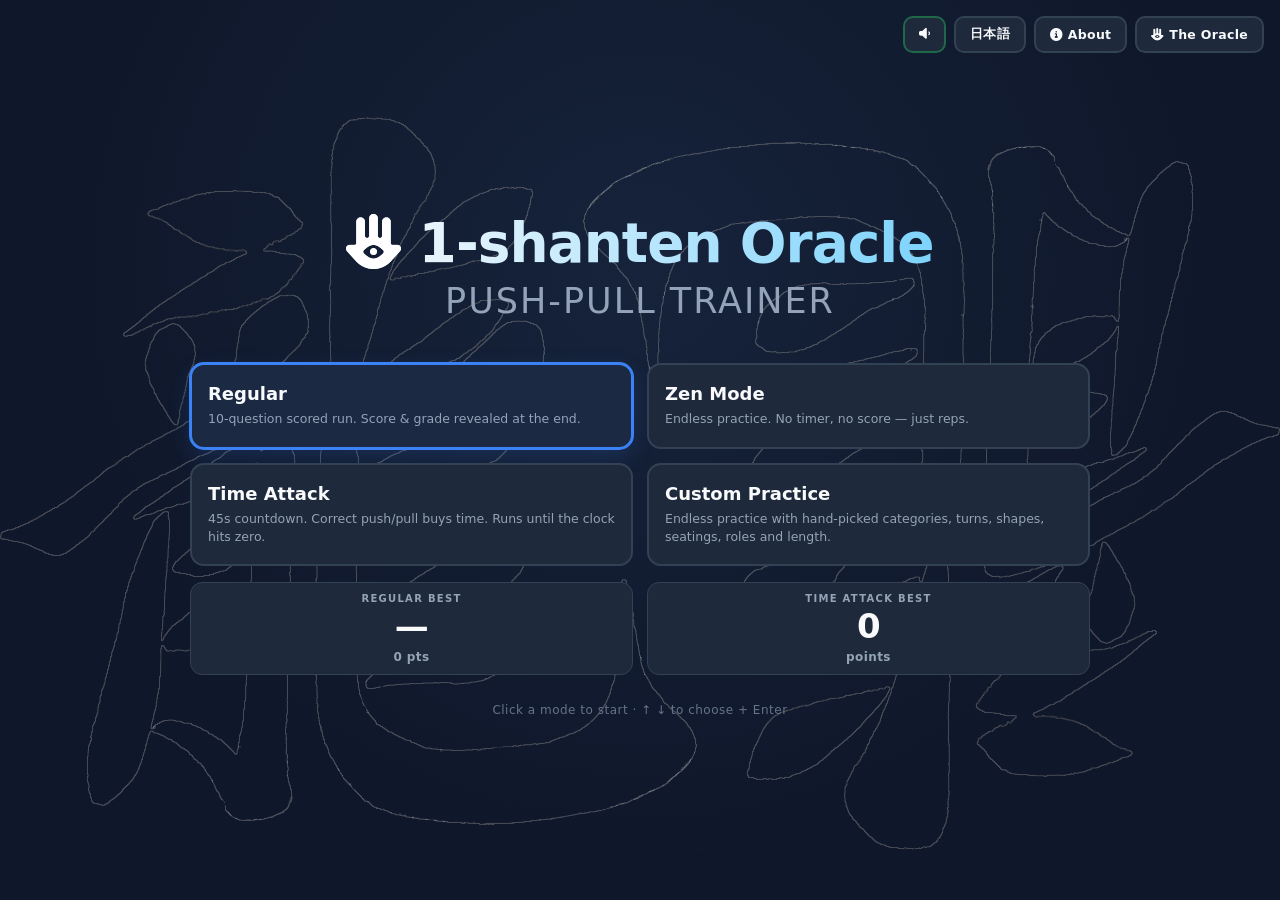
==== commit df1748f1: "Added sound support. changed zen mode. Changed how menzen callable hands work by interpolating 1.5 t" ====
--- a/index.html
+++ b/index.html
@@ -80,6 +80,8 @@
       position: relative;
       overflow: hidden;
     }
+
+
 
     .home-topbar {
       position: absolute;
@@ -915,7 +917,8 @@
     }
 
     .suji-loading.hidden {
-      display: none;
+      visibility: hidden;
+      animation: none;
     }
 
     @keyframes pulse {
@@ -1382,57 +1385,107 @@
       color: #f8fafc;
     }
 
-    .grade.g-S\+ {
-      background: linear-gradient(180deg, #fde047, #eab308);
+    .grade.g-S\+,
+    .grade.g-S,
+    .grade.g-S- {
+      /* S family — legendary gold */
+      background: linear-gradient(180deg, #fde047, #eab308, #b45309);
       -webkit-background-clip: text;
       background-clip: text;
       color: transparent;
-      filter: drop-shadow(0 0 20px rgba(234, 179, 8, .45));
+      filter: drop-shadow(0 0 22px rgba(234, 179, 8, 0.5));
+    }
+
+    .grade.g-A\+,
+    .grade.g-A,
+    .grade.g-A- {
+      /* A family — ice platinum blue */
+      background: linear-gradient(180deg, #f8fafc, #93c5fd, #3b82f6);
+      -webkit-background-clip: text;
+      background-clip: text;
+      color: transparent;
+      filter: drop-shadow(0 0 20px rgba(59, 130, 246, 0.45));
+    }
+
+    .grade.g-B\+,
+    .grade.g-B,
+    .grade.g-B- {
+      /* B family — warm bronze */
+      background: linear-gradient(180deg, #fed7aa, #d97706, #92400e);
+      -webkit-background-clip: text;
+      background-clip: text;
+      color: transparent;
+      filter: drop-shadow(0 0 16px rgba(217, 119, 6, 0.4));
+    }
+
+    .grade.g-C,
+    .grade.g-D {
+      /* mid — muted silver */
+      background: linear-gradient(180deg, #e2e8f0, #64748b);
+      -webkit-background-clip: text;
+      background-clip: text;
+      color: transparent;
+      filter: drop-shadow(0 0 12px rgba(148, 163, 184, 0.3));
+    }
+
+    .grade.g-E {
+      /* low — dull slate */
+      background: linear-gradient(180deg, #94a3b8, #475569);
+      -webkit-background-clip: text;
+      background-clip: text;
+      color: transparent;
+      filter: drop-shadow(0 0 10px rgba(71, 85, 105, 0.25));
+      opacity: 0.88;
     }
 
     .grade.g-score {
+      /* tier 1 — slate (matches grade E) */
       font-size: 64px;
       letter-spacing: -2px;
       font-variant-numeric: tabular-nums;
-      background: linear-gradient(180deg, #f8fafc, #cbd5e1);
+      background: linear-gradient(180deg, #94a3b8, #475569);
       -webkit-background-clip: text;
       background-clip: text;
       color: transparent;
-      filter: drop-shadow(0 0 20px rgba(203, 213, 225, .4));
+      filter: drop-shadow(0 0 10px rgba(71, 85, 105, 0.28));
     }
 
     .grade.g-score.tier-2 {
-      background: linear-gradient(180deg, #fed7aa, #b45309);
+      /* silver (matches grade C / D) */
+      background: linear-gradient(180deg, #e2e8f0, #64748b);
       -webkit-background-clip: text;
       background-clip: text;
       color: transparent;
-      filter: drop-shadow(0 0 20px rgba(180, 83, 9, .5));
+      filter: drop-shadow(0 0 12px rgba(148, 163, 184, 0.32));
     }
 
     .grade.g-score.tier-3 {
-      background: linear-gradient(180deg, #f1f5f9, #64748b);
+      /* bronze (matches grade B) */
+      background: linear-gradient(180deg, #fed7aa, #d97706, #92400e);
       -webkit-background-clip: text;
       background-clip: text;
       color: transparent;
-      filter: drop-shadow(0 0 22px rgba(148, 163, 184, .55));
+      filter: drop-shadow(0 0 16px rgba(217, 119, 6, 0.42));
     }
 
     .grade.g-score.tier-4 {
-      background: linear-gradient(180deg, #fef9c3, #f59e0b);
+      /* platinum blue (matches grade A) */
+      background: linear-gradient(180deg, #f8fafc, #93c5fd, #3b82f6);
       -webkit-background-clip: text;
       background-clip: text;
       color: transparent;
-      filter: drop-shadow(0 0 24px rgba(245, 158, 11, .55));
+      filter: drop-shadow(0 0 20px rgba(59, 130, 246, 0.45));
     }
 
     .grade.g-score.tier-5 {
-      background: linear-gradient(135deg, #a5f3fc, #a78bfa, #f472b6, #fcd34d, #a5f3fc);
+      /* gold shimmer (matches grade S+) */
+      background: linear-gradient(135deg, #fde047, #fef08a, #fde047, #eab308, #fde047);
       background-size: 200% 200%;
       -webkit-background-clip: text;
       background-clip: text;
       color: transparent;
       animation: platShimmer 3s linear infinite;
-      filter: drop-shadow(0 0 28px rgba(167, 139, 250, .6));
+      filter: drop-shadow(0 0 22px rgba(234, 179, 8, 0.5));
     }
 
     @keyframes platShimmer {
@@ -1443,6 +1496,34 @@
       100% {
         background-position: 200% 50%;
       }
+    }
+
+    @keyframes stampIn {
+      0% {
+        opacity: 0;
+        transform: translateY(-40px) scale(1.35);
+        filter: blur(6px);
+      }
+
+      55% {
+        opacity: 1;
+        transform: translateY(5px) scale(0.97);
+        filter: blur(0);
+      }
+
+      75% {
+        transform: translateY(-3px) scale(1.02);
+      }
+
+      100% {
+        opacity: 1;
+        transform: translateY(0) scale(1);
+      }
+    }
+
+    .grade.stamp-animate {
+      opacity: 0;
+      animation: stampIn 0.8s cubic-bezier(0.22, 0.61, 0.36, 1) forwards;
     }
 
     .results-grid {
@@ -2164,7 +2245,6 @@
       .results-card {
         padding: 24px 18px;
         border-radius: 16px;
-        height: 565px;
       }
 
       .results-card h1 {
@@ -2267,6 +2347,18 @@
     #results .cover-image,
     #results .cover-image-flipped {
       max-height: 85vh;
+    }
+
+    /* Sound toggle — consistent width, green outline while enabled */
+    .sound-toggle-btn {
+      display: inline-flex;
+      align-items: center;
+      justify-content: center;
+      min-width: 38px;
+    }
+
+    .sound-toggle-btn.sound-on {
+      border-color: rgba(34, 197, 94, 0.4);
     }
 
     #results .home-content {
@@ -2290,8 +2382,8 @@
     }
 
     .results-title i {
-      color: #7dd3fc;
-      -webkit-text-fill-color: #7dd3fc;
+      color: #ffffff;
+      -webkit-text-fill-color: #ffffff;
     }
 
     /* keep the home-page icon visible too — cheap safety fix */
@@ -2358,6 +2450,206 @@
       background: rgba(34, 197, 94, .12);
       color: #86efac;
     }
+
+       .zen-stats {
+      display: grid;
+      grid-template-columns: 1fr 1fr;
+      gap: 8px;
+      max-height: 200px;
+      overflow: hidden;
+      transition: max-height 0.22s ease, opacity 0.18s ease, margin-top 0.18s ease;
+    }
+
+        /* Collapsible header */
+    #zenStatsCard > h3 {
+      display: flex;
+      align-items: center;
+      justify-content: space-between;
+      cursor: pointer;
+      user-select: none;
+      transition: margin-bottom 0.15s;
+    }
+
+    #zenStatsCard > h3::after {
+      content: '▾';
+      font-size: 14px;
+      color: var(--muted);
+      transition: transform 0.2s;
+      margin-left: 6px;
+    }
+
+    #zenStatsCard.collapsed > h3 {
+      margin-bottom: 0;
+    }
+
+    #zenStatsCard.collapsed > h3::after {
+      transform: rotate(-90deg);
+    }
+
+    #zenStatsCard.collapsed .zen-stats {
+      max-height: 0;
+      opacity: 0;
+      margin-top: 0;
+    }
+
+    .zen-stat {
+      background: var(--panel2);
+      border: 1px solid var(--border);
+      border-radius: 12px;
+      padding: 10px 8px;
+      text-align: center;
+    }
+
+    .zen-stat span {
+      display: block;
+      font-size: 10px;
+      letter-spacing: 1.3px;
+      text-transform: uppercase;
+      color: #64748b;
+      font-weight: 800;
+      margin-bottom: 4px;
+    }
+
+    .zen-stat b {
+      font-size: 19px;
+      font-weight: 900;
+      color: #f8fafc;
+      font-variant-numeric: tabular-nums;
+      line-height: 1.1;
+      transition: color 0.2s;
+    }
+
+    .zen-stat b {
+      font-size: 17px;
+    }
+
+        /* =========================================================
+       hamsa — levitating hamsa
+       ========================================================= */
+    .hamsa-section {
+      display: flex;
+      justify-content: center;
+      align-items: center;
+      background: transparent;
+      user-select: none;
+      -webkit-user-select: none;
+    }
+
+    .hamsa-container {
+      display: flex;
+      flex-direction: column;
+      align-items: center;
+      justify-content: center;
+      padding: 15px 26px;
+      cursor: pointer;
+      user-select: none;
+      -webkit-user-select: none;
+      touch-action: manipulation;
+      -webkit-tap-highlight-color: transparent;
+    }
+
+    .hamsa {
+      color: #f8f8f8fe;
+      font-size: 90px;
+      line-height: 1;
+      display: inline-block;
+      transform-origin: center center;
+      will-change: transform;
+      margin-top: 10px;
+    }
+
+    .hamsa i {
+      display: block;
+      pointer-events: none;
+      -webkit-user-drag: none;
+      user-select: none;
+      transform-origin: center bottom;
+    }
+
+    .hamsa-shadow {
+      width: 90px;
+      height: 14px;
+      margin-top: 16px;
+      background: radial-gradient(ellipse at center,
+        rgba(0, 0, 0, 0.744) 0%,
+        rgba(0, 0, 0, 0.281) 45%,
+        rgba(0, 0, 0, 0) 75%);
+      border-radius: 50%;
+      pointer-events: none;
+      will-change: transform, opacity;
+    }
+
+    .hamsa-container.bounce .hamsa {
+      animation: hamsaLevitate 6s ease-in-out 1;
+    }
+
+    .hamsa-container.bounce .hamsa i {
+      animation: hamsaSquish 0.4s ease-out;
+    }
+
+    .hamsa-container.bounce .hamsa-shadow {
+      animation: hamsaShadow 6s ease-in-out 1;
+    }
+
+    @keyframes hamsaLevitate {
+      0%    { transform: translateY(0); }        /* start */
+      12.5% { transform: translateY(-24px); }    /* bounce 1 — full height */
+      25%   { transform: translateY(0); }        /* land */
+      37.5% { transform: translateY(-12px); }    /* bounce 2 — half */
+      50%   { transform: translateY(0); }        /* land */
+      62.5% { transform: translateY(-6px); }     /* bounce 3 — half again */
+      75%   { transform: translateY(0); }        /* land */
+      87.5% { transform: translateY(-3px); }     /* bounce 4 — half again */
+      100%  { transform: translateY(0); }        /* settle */
+    }
+
+    @keyframes hamsaSquish {
+      0%   { transform: scaleY(1)    scaleX(1); }
+      20%  { transform: scaleY(0.78) scaleX(1.16); }
+      50%  { transform: scaleY(1.12) scaleX(0.90); }
+      75%  { transform: scaleY(0.96) scaleX(1.03); }
+      100% { transform: scaleY(1)    scaleX(1); }
+    }
+
+        @keyframes hamsaShadow {
+      0%    { transform: scale(1);     opacity: 0.65; }   /* grounded */
+      12.5% { transform: scale(0.70);  opacity: 0.30; }   /* icon at -24px */
+      25%   { transform: scale(1);     opacity: 0.65; }   /* grounded */
+      37.5% { transform: scale(0.85);  opacity: 0.48; }   /* icon at -12px */
+      50%   { transform: scale(1);     opacity: 0.65; }   /* grounded */
+      62.5% { transform: scale(0.925); opacity: 0.56; }   /* icon at -6px */
+      75%   { transform: scale(1);     opacity: 0.65; }   /* grounded */
+      87.5% { transform: scale(0.96);  opacity: 0.62; }   /* icon at -3px */
+      100%  { transform: scale(1);     opacity: 0.65; }   /* grounded */
+    }
+
+    @media (max-width: 700px) {
+      .hamsa {
+        font-size: 90px;
+      }
+      .hamsa-shadow {
+        width: 90px;
+        margin-top: 6px;
+      }
+    }
+
+     /* Mobile / tablet: hamsa moves to the bottom of the stack */
+    @media (max-width: 1023px) {
+      .app-grid {
+        display: flex;
+        flex-direction: column;
+      }
+
+      /* Wrapper is transparent to layout — its children act as direct
+         flex items of .app-grid, so we can reorder them independently */
+      .results-column {
+        display: contents;
+      }
+
+      .hamsa-section {
+        order: 100;   /* lands after appendix */
+      }
+    }
   </style>
 </head>
 
@@ -2368,6 +2660,9 @@
       <img src="long.png" alt="" class="cover-image">
       <img src="long.png" alt="" class="cover-image-flipped">
       <div class="home-topbar">
+        <button class="btn sound-toggle-btn" title="Sound: Low">
+          <i class="fa-solid fa-volume-low"></i>
+        </button>
         <button class="btn" id="langBtn">English</button>
         <button class="btn" id="aboutBtn" data-i18n="home.about"><span><i
               class="fa-solid fa-circle-info"></i></span></button>
@@ -2581,6 +2876,9 @@
               class="fa-solid fa-book"></i> Deal-in</button>
           <button class="btn" id="shapesBtn" style="padding:6px 14px;font-size:12px;" data-i18n="game.shapes"><i
               class="fa-solid fa-scroll"></i> Shapes</button>
+          <button class="btn sound-toggle-btn" style="padding:6px 12px;font-size:12px;" title="Sound: Low">
+            <i class="fa-solid fa-volume-low"></i>
+          </button>
           <button class="btn" id="exitBtn" style="padding:6px 14px;font-size:12px;" data-i18n="game.exit">Exit</button>
         </div>
       </header>
@@ -2721,7 +3019,15 @@
           <h3 data-i18n="about.credits">Credits</h3>
           <p data-i18n="about.p3">…</p>
         </div>
-        <img src="birb.png" alt="birb" style="max-width: 75px; margin-top: 12px;">
+        <!-- <img src="birb.png" alt="birb" style="max-width: 75px; margin-top: 12px;"> -->
+          <div class="hamsa-section" id="hamsaSection">
+        <div class="hamsa-container" id="hamsaContainer">
+          <div class="hamsa">
+            <i class="fa-solid fa-hamsa"></i>
+          </div>
+          <div class="hamsa-shadow"></div>
+        </div>
+      </div>
       </div>
     </div>
 
@@ -2739,22 +3045,52 @@
       { label: '5% – 10%', min: 0.05, max: 0.10, test: r => r >= 0.05 && r < 0.10 },
       { label: '10% – 15%', min: 0.10, max: 0.15, test: r => r >= 0.10 && r < 0.15 },
       { label: '15% – 20%', min: 0.15, max: 0.20, test: r => r >= 0.15 && r < 0.20 },
-      { label: '20% – 25%', min: 0.20, max: 0.25, test: r => r >= 0.20 && r < 0.25 },
-      { label: '> 25%', min: 0.25, max: 1.00, test: r => r >= 0.25 }
+      { label: '20% – 25%', min: 0.20, max: 0.25, test: r => r >= 0.20 && r <= 0.25 },  // was <
+      { label: '> 25%', min: 0.25, max: 1.00, test: r => r > 0.25 }                // was >=
     ];
     function rateToBucket(rate) { for (const b of RATE_BUCKETS) if (b.test(rate)) return b.label; return RATE_BUCKETS[RATE_BUCKETS.length - 1].label; }
+    function rateBucketsForCorrectness(rate) {
+      // Snap to 2 decimal places so 0.05, 0.10, 0.25 etc. stay exact
+      // even after modifier arithmetic (0.10 + (-0.05) can float-drift).
+      const snapped = Math.round(rate * 100) / 100;
+      const buckets = [];
+      for (const b of RATE_BUCKETS) {
+        if (b.label.startsWith('<')) {
+          // "< 5%" is [0, 5) — excludes 5%
+          if (snapped < b.max) buckets.push(b.label);
+        } else if (b.label.startsWith('>')) {
+          // "> 25%" is (25%, ∞) — excludes 25%
+          if (snapped > b.min) buckets.push(b.label);
+        } else {
+          // Interior buckets accept the boundary on both sides
+          // (5–10 accepts both 5 and 10, 10–15 accepts both 10 and 15, …)
+          if (snapped >= b.min && snapped <= b.max) buckets.push(b.label);
+        }
+      }
+      return buckets;
+    }
     function formatRate(rate) { const pct = rate * 100; if (pct < 1 && pct > 0) return pct.toFixed(1) + '%'; return Math.round(pct) + '%'; }
     function getVerdictLevel(rate, threshold) {
-      if (threshold >= 1.0) return 'ironPush';
-      if (threshold <= 0.001) return 'ironPull';
-      if (rate > threshold) { const gap = rate - threshold; return gap >= 0.10 ? 'ironPull' : 'pull'; }
-      if (rate === threshold) return 'borderlineFavorsPull';
-      const gap = threshold - rate;
-      if (gap < 0.005) return 'borderlineFavorsPull';
-      if (gap < 0.015) return 'borderlineEither';
-      if (gap < 0.04) return 'borderlineFavorsPush';
-      if (gap < 0.10) return 'push';
-      return 'ironPush';
+      // Threshold 100% → always push. Threshold 0% → always fold.
+      // These short-circuits must stay: without them, a 0% threshold with a
+      // tiny deal-in rate would fall through to borderlineFavorsPull, whose
+      // q.decision default is PUSH — the wrong answer.
+      if (threshold >= 1.0) return 'push';
+      if (threshold <= 0.001) return 'pull';
+
+      const gap = rate - threshold;   // > 0 → rate above threshold → pull side
+      const absGap = Math.abs(gap);
+
+      // 0 %: either answer is acceptable
+      if (absGap <= 0.00 + 1e-9) return 'borderlineEither';
+
+      // 1–2 %: borderline, leaning toward one side
+      if (absGap <= 0.02 + 1e-9) {
+        return gap > 0 ? 'borderlineFavorsPull' : 'borderlineFavorsPush';
+      }
+
+      // 3 %+: regular correct/incorrect
+      return gap > 0 ? 'pull' : 'push';
     }
     function isBorderlineVerdict(level) { return level.startsWith('borderline'); }
     const CLOSED_THRESHOLDS = {
@@ -2893,6 +3229,9 @@
         'home.mode.custom.desc': 'Endless practice with hand-picked categories, turns, shapes, seatings, roles and length.',
         'home.hs.regular': 'Regular Best', 'home.hs.timeattack': 'Time Attack Best', 'home.hs.points': 'points', 'home.hs.ptsSuffix': 'pts',
         'mode.regular': 'Regular', 'mode.zen': 'Zen Mode', 'mode.timeattack': 'Time Attack', 'mode.custom': 'Custom Practice',
+        'zen.stats.title': 'Session Stats',
+        'zen.stat.pushfold': 'Push/Fold Accuracy',
+        'zen.stat.questions': 'Questions',
         'settings.title': 'Custom Practice Setup',
         'settings.desc': 'Choose exactly what appears in Custom Practice. At least one option per section must remain enabled.',
         'settings.cat.title': 'Tile Categories', 'settings.turn.title': 'Turns', 'settings.ippatsu.title': 'Ippatsu Turn',
@@ -2992,21 +3331,21 @@
         'fb.step3.ok': '<b>Correct!</b>', 'fb.step3.bad': '<b>Incorrect.</b>',
         'fb.step3.answerIs': 'The answer is <b>{d}</b>.',
         'fb.step3.borderline': '<b>Borderline!</b> You chose {d}. {lean}',
-        'fb.step3.borderlineDetail': 'Passed Sujis: <b>{n}</b> · Deal-in Rate: <b>{b}</b> (exact: <b>{exact}</b>) · Hand Threshold (Tier {tier}, {role}): <b>{t}</b>',
-        'fb.step3.detail': 'Passed Sujis: <b>{n}</b> · Deal-in Rate: <b>{b}</b> (exact: <b>{exact}</b>) · Hand Threshold (Tier {tier}, {role}): <b>{t}</b>',
+        'fb.step3.borderlineDetail': 'Passed Sujis: <b>{n}</b> · Deal-in Rate: <b>{exact}</b> · Hand Threshold (Tier {tier}, {role}): <b>{t}</b>',
+        'fb.step3.detail': 'Passed Sujis: <b>{n}</b> · Deal-in Rate: <b>{exact}</b> · Hand Threshold (Tier {tier}, {role}): <b>{t}</b>',
         'fb.step3.comparePush': 'Deal-in ≤ Threshold Value → PUSH',
         'fb.step3.compareFold': 'Deal-in > Threshold Value → FOLD',
         'fb.step3.all': 'ALL (always push)',
-        'fb.lean.fold': 'The threshold sits near the low end of the range — <b>FOLD</b> is slightly favored.',
-        'fb.lean.push': 'The threshold sits near the high end of the range — <b>PUSH</b> is slightly favored.',
-        'fb.lean.both': 'The threshold sits near the middle of the range — neither answer is clearly better.',
+        'fb.lean.fold': '<b>FOLD</b> is slightly favored. Can consider mawashi too.',
+        'fb.lean.push': '<b>PUSH</b> is slightly favored. Can consider mawashi too.',
+        'fb.lean.both': 'Neither answer is clearly better. Can consider mawashi too.',
         'fb.ta.pts': '+{pts} pts', 'fb.ta.mult': ' (×{mult})', 'fb.ta.plusSec': ' · +{s}s', 'fb.ta.minusSec': ' · -{s}s',
         'fb.borderlineLabel': 'Borderline!', 'fb.verdict.ironPush': 'Iron push', 'fb.verdict.ironPull': 'Iron pull',
         'fb.ippatsuNd': 'Ippatsu: switch to VS Dealer chart (same tier)',
         'fb.ippatsuAsDealer': 'Ippatsu: As Dealer chart, hand treated 1 tier weaker',
         'fb.ippatsuNdD': 'Ippatsu: VS Dealer chart, hand treated 1 tier weaker',
         'fb.pinfuApplied': 'Pinfu threshold: interpolated between the two adjacent tiers',
-        'fb.callableApplied': 'Callable: evaluated on open chart with surviving yaku, one tier better',
+        'fb.callableApplied': 'Callable: evaluated on open chart with surviving yaku, 1.5 tier better',
         'results.runComplete': 'Run Complete', 'results.practiceComplete': 'Practice Complete', 'results.timesUp': "Time's Up!",
         'results.totalScore': 'Total Score', 'results.timeBonus': 'Time Bonus', 'results.suji': 'Suji Counting Accuracy', 'results.dealin': 'Deal-in Estimate Accuracy', 'results.pushfold': 'Push/Fold Accuracy', 'results.maxCombo': 'Max Combo',
         'results.playAgain': 'Play Again', 'results.menu': 'Back to Menu',
@@ -3037,6 +3376,9 @@
         'home.mode.timeattack.title': 'タイムアタック', 'home.mode.timeattack.desc': '45秒からのカウントダウン。押し引きを当てると時間が増えます。0秒で終了。',
         'home.mode.custom.title': 'カスタム練習', 'home.mode.custom.desc': 'カテゴリ・巡目・形・座席・役割・問題数を自由に選んで練習できます。',
         'home.hs.regular': 'レギュラー ベスト', 'home.hs.timeattack': 'タイムアタック ベスト', 'home.hs.points': '点', 'home.hs.ptsSuffix': '点',
+        'zen.stats.title': 'セッション成績',
+        'zen.stat.pushfold': '押し引き精度',
+        'zen.stat.questions': '問題数',
         'mode.regular': 'レギュラー', 'mode.zen': '禅モード', 'mode.timeattack': 'タイムアタック', 'mode.custom': 'カスタム練習',
         'settings.title': 'カスタム練習の設定', 'settings.desc': 'カスタム練習に登場する条件を選べます。各セクションで最低1つは選択してください。',
         'settings.cat.title': '牌カテゴリ', 'settings.turn.title': '巡目', 'settings.ippatsu.title': '一発巡',
@@ -3136,21 +3478,21 @@
         'fb.step3.ok': '<b>正解！</b>', 'fb.step3.bad': '<b>不正解。</b>',
         'fb.step3.answerIs': '正解は <b>{d}</b> です。',
         'fb.step3.borderline': '<b>微差！</b> {d} を選択。{lean}',
-        'fb.step3.borderlineDetail': '通ったスジ: <b>{n}本</b> ・ 放銃率: <b>{b}</b>（実測: <b>{exact}</b>） ・ 手牌ボーダー放銃率（ティア {tier}, {role}）: <b>{t}</b>',
-        'fb.step3.detail': '通ったスジ: <b>{n}本</b> ・ 放銃率: <b>{b}</b>（実測: <b>{exact}</b>） ・ 手牌ボーダー放銃率（ティア {tier}, {role}）: <b>{t}</b>',
+        'fb.step3.borderlineDetail': '通ったスジ: <b>{n}本</b> ・ 放銃率: <b>{exact}</b> ・ 手牌ボーダー放銃率（ティア {tier}, {role}）: <b>{t}</b>',
+        'fb.step3.detail': '通ったスジ: <b>{n}本</b> ・ 放銃率: <b>{exact}</b> ・ 手牌ボーダー放銃率（ティア {tier}, {role}）: <b>{t}</b>',
         'fb.step3.comparePush': '放銃率 ≤ ボーダー放銃率 → 押し',
         'fb.step3.compareFold': '放銃率 > ボーダー放銃率 → 降り',
         'fb.step3.all': '全て（常に押し）',
-        'fb.lean.fold': 'ボーダー放銃率は範囲の下端寄り — <b>降り</b>がやや有利。',
-        'fb.lean.push': 'ボーダー放銃率は範囲の上端寄り — <b>押し</b>がやや有利。',
-        'fb.lean.both': 'ボーダー放銃率は範囲の中ほど — どちらとも言えない。微差な選択。',
+        'fb.lean.fold': '<b>降り</b>がやや有利。回し打ちも検討。',
+        'fb.lean.push': '<b>押し</b>がやや有利。回し打ちも検討。',
+        'fb.lean.both': 'どちらとも言えない。微差な選択。回し打ちも検討。',
         'fb.ta.pts': '+{pts}点', 'fb.ta.mult': ' (×{mult})', 'fb.ta.plusSec': ' ・+{s}秒', 'fb.ta.minusSec': ' ・-{s}秒',
-        'fb.borderlineLabel': '微差！', 'fb.verdict.ironPush': '鉄押し', 'fb.verdict.ironPull': '鉄引き',
-        'fb.ippatsuNd': '一発巡：子リーチ→親相手（VS Dealer）の表を適用（同ティア）',
-        'fb.ippatsuAsDealer': '一発巡：親として（As Dealer）の表、手牌を1段階弱く評価',
-        'fb.ippatsuNdD': '一発巡：親リーチ→親相手（VS Dealer）の表、手牌を2段階弱く評価',
+        'fb.borderlineLabel': '微差！',
+        'fb.ippatsuNd': '一発巡：子リーチ→親相手の表を適用（同ティア）',
+        'fb.ippatsuAsDealer': '一発巡：親としての表、手牌を1段階低く評価',
+        'fb.ippatsuNdD': '一発巡：親リーチ→親相手の表、手牌を2段階低く評価',
         'fb.pinfuApplied': 'ピンフ：隣接する2つのティアの中間値でボーダー放銃率を計算',
-        'fb.callableApplied': '鳴き対応：副露表で生き残る役のみで評価、1ティア上',
+        'fb.callableApplied': '鳴き対応：副露表で生き残る役のみで評価、1.5ティア高く評価',
         'results.runComplete': '完了', 'results.practiceComplete': '練習完了', 'results.timesUp': 'タイムアップ！',
         'results.totalScore': '合計スコア', 'results.timeBonus': 'タイムボーナス', 'results.suji': 'スジカウント精度', 'results.dealin': '放銃率見積精度', 'results.pushfold': '押し引き精度', 'results.maxCombo': '最大コンボ',
         'results.playAgain': 'もう一度', 'results.menu': 'メニューへ',
@@ -3161,7 +3503,7 @@
         'about.overview': '概要',
         'about.p1': 'このトレーナーは、相手のリーチに対するイーシャンテン時の押し引き判断を練習するためのツールです。押す際に切ろうとしている牌の危険度を、ボーダー放銃率に基づいて評価する参照システムを採用しています。まず打牌候補の放銃率を見積もり、それをボーダー放銃率と比較することで、押す価値があるかどうかを判断します。参照表を自分で確認せず、自分の判断だけでクイズに取り組むこともできますが、トレーナーは基準となるボーダー放銃率に基づいて回答を評価します。',
         'about.howToUse': 'システムの仕組み',
-        'about.p2': 'この参照システムでは、2つの表を使って押し引き判断の基準を求めます。<h4>1. 手牌のティアを決める</h4><b>形ティア表</b>では、手牌の形と出上がり打点に応じてティアを決定します。使用する表は、自分が親か子か、また門前か副露かによって異なります。副露手の場合は、上家がリーチしているかどうかによっても使用する表が異なります。これは、上家の捨て牌からチーできる機会が増え、押しやすくなるためです。<br><br>ティアは、手牌の形・役・ドラなどを含めた手牌本来の価値を表します。<h4>2. ボーダー放銃率を確認する</h4><b>ボーダー放銃率表</b>では、手牌のティアと巡目に応じてボーダー放銃率（<b>T</b>）を求めます。これは、押す価値があるかどうかを判断するための基準値です。打牌候補の推定放銃率（<b>R</b>）と比較し、RがT以下なら押し、RがTを上回るなら降りが有利と判断します。2つの値が近い場合は、「微差」と判定されることがあります。<h4>特殊なケース</h4>トレーナーでは、手牌の実質的な価値に影響する状況も考慮しています。これには、門前手に付く追加の役、鳴いても有効な役が残る手牌、ピンフ、特殊な1シャンテン形などが含まれます。補正の一部はうに丸氏の解説に基づいていますが、このアプリ独自の推定によるものもあります。<h4>補足事項</h4>以下は、通常とは異なるケースで適用される補正ルールです。手作業で表を参照する場合にも参考になります。<ul><li><b>上家がリーチしている場合の副露手：</b>上家がリーチしている場合は、専用の形ティア表を使用します。上家の捨て牌からチーできる機会が増えることを考慮しています。</li><li><b>鳴いても役が成立する門前手：</b>鳴いた状態でも有効な役が残る門前手は、副露手用の表で評価します。副露時の出上がり打点に基づいて分類したうえで、押しやすさを考慮してティアを1段階上げます。</li><li><b>特殊な1シャンテン形：</b>[S]ティアに分類されるくっつき形・ヘッドレス形は、[A] 完全形を基準のティアとし、そこからティアを1段階上げて評価します。</li><li><b>中間的な打点（ピンフ）：</b>ピンフが成立する手牌は、隣接する2つのティアのボーダー放銃率の平均値を使用します。</li><li><b>一発巡：</b>一発巡では自分とリーチ者の立場に応じてボーダー放銃率を補正します。<ul><li><b>子のリーチ vs. 子のプレイヤー：</b>打点上昇の脅威を考慮し、同じティアのまま<b>親相手</b>のボーダー放銃率表を使用します。</li><li><b>子のリーチ vs. 親のプレイヤー：</b><b>親相手</b>のボーダー放銃率表を使用し、手牌を1ティア弱く評価します。</li><li><b>親のリーチ vs. 子のプレイヤー：</b><b>親として</b>のボーダー放銃率表を使用し、手牌を1ティア弱く評価します。</li></ul></li></ul>',
+        'about.p2': 'この参照システムでは、2つの表を使って押し引き判断の基準を求めます。<h4>1. 手牌のティアを決める</h4><b>形ティア表</b>では、手牌の形と出上がり打点に応じてティアを決定します。使用する表は、自分が親か子か、また門前か副露かによって異なります。副露手の場合は、上家がリーチしているかどうかによっても使用する表が異なります。これは、上家の捨て牌からチーできる機会が増え、押しやすくなるためです。<br><br>ティアは、手牌の形・役・ドラなどを含めた手牌本来の価値を表します。<h4>2. ボーダー放銃率を確認する</h4><b>ボーダー放銃率表</b>では、手牌のティアと巡目に応じてボーダー放銃率（<b>T</b>）を求めます。これは、押す価値があるかどうかを判断するための基準値です。打牌候補の推定放銃率（<b>R</b>）と比較し、RがT以下なら押し、RがTを上回るなら降りが有利と判断します。2つの値が近い場合は、「微差」と判定されることがあります。<h4>特殊なケース</h4>トレーナーでは、手牌の実質的な価値に影響する状況も考慮しています。これには、門前手に付く追加の役、鳴いても有効な役が残る手牌、ピンフ、特殊な1シャンテン形などが含まれます。補正の一部はうに丸氏の解説に基づいていますが、このアプリ独自の推定によるものもあります。<h4>補足事項</h4>以下は、通常とは異なるケースで適用される補正ルールです。手作業で表を参照する場合にも参考になります。<ul><li><b>上家がリーチしている場合の副露手：</b>上家がリーチしている場合は、専用の形ティア表を使用します。上家の捨て牌からチーできる機会が増えることを考慮しています。</li><li><b>鳴いても役が成立する門前手：</b>鳴いた状態でも有効な役が残る門前手は、副露手用の表で評価します。副露時の出上がり打点に基づいて分類したうえで、押しやすさを考慮してティアを1段階上げます。</li><li><b>特殊な1シャンテン形：</b>[S]ティアに分類されるくっつき形・ヘッドレス形は、[A] 完全形を基準のティアとし、そこからティアを1段階上げて評価します。</li><li><b>中間的な打点（ピンフ）：</b>ピンフが成立する手牌は、隣接する2つのティアのボーダー放銃率の平均値を使用します。</li><li><b>一発巡：</b>一発巡では自分とリーチ者の立場に応じてボーダー放銃率を補正します。<ul><li><b>子のリーチ vs. 子のプレイヤー：</b>打点上昇の脅威を考慮し、同じティアのまま<b>親相手</b>のボーダー放銃率表を使用します。</li><li><b>子のリーチ vs. 親のプレイヤー：</b><b>親相手</b>のボーダー放銃率表を使用し、手牌を1ティア低く評価します。</li><li><b>親のリーチ vs. 子のプレイヤー：</b><b>親として</b>のボーダー放銃率表を使用し、手牌を1ティア低く評価します。</li></ul></li></ul>',
         'about.sources': '参考文献・算出方法',
         'about.p4': '手牌の形ティアおよびボーダー放銃率は、うに丸氏の押し引き理論を基にしています。この理論は、著書『うに丸式 セオリーで勝つ麻雀』の第22～24章と、このテーマに関するYouTube動画で詳しく解説されています。また、『新・科学する麻雀』のシミュレーションデータを基礎とし、『統計学のマージャン戦術』も参考にしています。アプリで使用している放銃率の推定値も、みーにん氏の著書『統計学のマージャン戦術』を参考にしています。<br><h4>出典に基づくルールと独自の推定</h4><ul><li><b>ピンフの補間：</b>ピンフが成立する手牌について、隣接するティア間のボーダー放銃率を用いて推定する方法は、うに丸氏自身の解説に基づいています。</li><li><b>一発巡：</b>子のリーチに対する補正は、うに丸氏の解説に基づいています。親のリーチに対する補正、および自分が親の場合の補正は、独自に推定したものです。</li><li><b>両面＋カンチャン：</b>この形は、『新・科学する麻雀』の元データに該当するデータがなかったため、うに丸氏の表には含まれていません。そのため、このアプリでの分類は独自の推定です。</li></ul><b>結果はあくまで判断の参考としてご利用ください。絶対的な正解を示すものではありません。</b>このモデルは主に平場での押し引き判断を想定しており、実戦で考慮すべきすべての要素を扱っているわけではありません。',
         'about.credits': 'クレジット',
@@ -3206,16 +3548,16 @@
     const baseTile = t => (t && t[0] === '0') ? '5' + t[1] : t;
     function tileNumber(t) { if (!t) return 0; if (t[0] === '0') return 5; return parseInt(t[0], 10); }
     function getComboMultiplier(combo) {
-      if (combo < 2) return 1;
-      // +0.28 per combo past 1 → combo 10 = ×3.52, combo 30 = ×9.12, combo 50 = ×14.72
-      // ×100 safety cap (~combo 355) so zen-mode marathons can't overflow the score display
-      return Math.min(100, 1 + (combo - 1) * 0.28);
+      if (combo < 1) return 1;
+      // +2% per combo step, starting from combo 1 (first correct answer = ×1.02).
+      // Cap reached at combo 25.
+      return Math.min(1.5, 1 + combo * 0.02);
     }
     function isRegular() { return State.mode === 'regular'; }
     function isZen() { return State.mode === 'zen'; }
     function isTimeAttack() { return State.mode === 'timeattack'; }
     function isCustom() { return State.mode === 'custom'; }
-    function scoringEnabled() { return isRegular() || isTimeAttack(); }
+    function scoringEnabled() { return isRegular() || isTimeAttack() || isZen(); }
     function getCorrectShapeTierIndex(q) {
       if (!q) return 0;
       const isEffOpen = q.effectiveOpen;
@@ -3439,11 +3781,17 @@
         return yaku;
       }
       if (shape === 'Chiitoi') { yaku.push({ name: 'Chiitoi', han: 2 }); return yaku; }
+
+      let hasYakuhai = false;
       if (Math.random() < 0.25) {
-        if (Math.random() < 0.5) yaku.push(pickYakuhaiWithFeasibility(playerSeatWind, ponds));
-        else yaku.push({ name: 'Tanyao', han: 1 });
-      }
-      if ((shape === 'Perfect' || shape === 'Good*2') && Math.random() < 0.5) yaku.push({ name: 'Pinfu', han: 1 });
+        const picked = pickYakuhaiWithFeasibility(playerSeatWind, ponds);
+        yaku.push(picked);
+        if (picked.name === 'Yakuhai') hasYakuhai = true;
+      }
+      // Pinfu needs all sequences — can't coexist with a yakuhai ankou
+      if (!hasYakuhai && (shape === 'Perfect' || shape === 'Good*2') && Math.random() < 0.5) {
+        yaku.push({ name: 'Pinfu', han: 1 });
+      }
       if (Math.random() < 0.30) yaku.push({ name: 'Iipeikou', han: 1 });
       return yaku;
     }
@@ -3695,10 +4043,391 @@
     let TimeAttackState = { active: false, timeLeft: 45, lastTick: 0, rafId: null, questionsAnswered: 0, paused: true };
     State.customConfig = loadCustomConfig();
 
+    /* =========================================================
+   SOUND ENGINE  (Web Audio — no assets required)
+   ========================================================= */
+    const SOUND_KEY = 'shanten_sound';
+
+    const Sound = {
+      ctx: null,
+      state: 1,                                   // 0 = mute, 1 = low, 2 = high
+      get enabled() { return this.state > 0; },
+      get gain() { return this.state === 2 ? 0.18 : 0.06; },
+
+      init() {
+        if (this.ctx) {
+          if (this.ctx.state === 'suspended') this.ctx.resume().catch(() => { });
+          return;
+        }
+        try {
+          this.ctx = new (window.AudioContext || window.webkitAudioContext)();
+        } catch (e) { this.ctx = null; }
+      },
+
+      play(type) {
+        if (!this.enabled) return;
+        this.init();
+        if (!this.ctx) return;
+        if (this.ctx.state === 'suspended') {
+          this.ctx.resume().then(() => this._play(type)).catch(() => { });
+        } else {
+          this._play(type);
+        }
+      },
+
+      playResult(tier) {
+        const t = Math.max(1, Math.min(5, tier | 0));
+        this.play('result' + t);
+      },
+
+      _play(type) {
+        const ctx = this.ctx;
+        const t = ctx.currentTime;
+        const v = this.gain;
+        const tone = (freq, start, dur, vol, wave) => {
+          const osc = ctx.createOscillator();
+          const g = ctx.createGain();
+          osc.type = wave || 'sine';
+          osc.frequency.value = freq;
+          g.gain.setValueAtTime(0, start);
+          g.gain.linearRampToValueAtTime(vol, start + 0.008);
+          g.gain.exponentialRampToValueAtTime(0.0001, start + dur);
+          osc.connect(g);
+          g.connect(ctx.destination);
+          osc.start(start);
+          osc.stop(start + dur + 0.03);
+        };
+
+
+
+        switch (type) {
+          case 'correct': {
+            // Two-note ascending pluck: root then fifth, with tuned harmonics
+            // (ratios 1 / 4 / 10 approximate a marimba's partials)
+            const root = 587;   // D5
+            const fifth = 880;  // A5
+            const strikes = [
+              { freq: root, at: 0, amp: 1.00, dur: 0.36 },
+              { freq: fifth, at: 0.085, amp: 0.82, dur: 0.30 }
+            ];
+            for (const s of strikes) {
+              [1, 4, 10].forEach((ratio, i) => {
+                const osc = ctx.createOscillator();
+                const g = ctx.createGain();
+                osc.type = 'sine';
+                osc.frequency.value = s.freq * ratio;
+                const amp = s.amp * v * [1.0, 0.32, 0.12][i];
+                const dur = s.dur * [1.0, 0.45, 0.25][i];
+                g.gain.setValueAtTime(0, t + s.at);
+                g.gain.linearRampToValueAtTime(amp, t + s.at + 0.004);
+                g.gain.exponentialRampToValueAtTime(0.0001, t + s.at + dur);
+                osc.connect(g);
+                g.connect(ctx.destination);
+                osc.start(t + s.at);
+                osc.stop(t + s.at + dur + 0.02);
+              });
+            }
+            break;
+          }
+          case 'close': {
+            const freq = 494;   // B4 — sits between root and fifth
+            [1, 4].forEach((ratio, i) => {
+              const osc = ctx.createOscillator();
+              const g = ctx.createGain();
+              osc.type = 'sine';
+              osc.frequency.value = freq * ratio;
+              const amp = v * [0.72, 0.22][i];
+              const dur = [0.30, 0.14][i];
+              g.gain.setValueAtTime(0, t);
+              g.gain.linearRampToValueAtTime(amp, t + 0.004);
+              g.gain.exponentialRampToValueAtTime(0.0001, t + dur);
+              osc.connect(g);
+              g.connect(ctx.destination);
+              osc.start(t);
+              osc.stop(t + dur + 0.02);
+            });
+            break;
+          }
+          case 'wrong': {
+            // Filtered noise drop + sub-bass thud — feels like a "no" without beeping
+            const noise = ctx.createBufferSource();
+            const buf = ctx.createBuffer(1, Math.floor(ctx.sampleRate * 0.18), ctx.sampleRate);
+            const d = buf.getChannelData(0);
+            for (let i = 0; i < d.length; i++) {
+              d[i] = (Math.random() * 2 - 1) * Math.pow(1 - i / d.length, 2.2);
+            }
+            noise.buffer = buf;
+            const lp = ctx.createBiquadFilter();
+            lp.type = 'lowpass';
+            lp.frequency.setValueAtTime(600, t);
+            lp.frequency.exponentialRampToValueAtTime(180, t + 0.15);
+            const ng = ctx.createGain();
+            ng.gain.value = v * 0.9;
+            noise.connect(lp);
+            lp.connect(ng);
+            ng.connect(ctx.destination);
+            noise.start(t);
+            noise.stop(t + 0.20);
+
+            const sub = ctx.createOscillator();
+            const sg = ctx.createGain();
+            sub.type = 'sine';
+            sub.frequency.setValueAtTime(150, t);
+            sub.frequency.exponentialRampToValueAtTime(58, t + 0.16);
+            sg.gain.setValueAtTime(v * 1.3, t);
+            sg.gain.exponentialRampToValueAtTime(0.0001, t + 0.22);
+            sub.connect(sg);
+            sg.connect(ctx.destination);
+            sub.start(t);
+            sub.stop(t + 0.24);
+            break;
+          }
+          case 'tile': {
+            // High-passed noise burst — removes low rumble, keeps the click
+            const noise = ctx.createBufferSource();
+            const buf = ctx.createBuffer(1, Math.floor(ctx.sampleRate * 0.045), ctx.sampleRate);
+            const d = buf.getChannelData(0);
+            for (let i = 0; i < d.length; i++) {
+              d[i] = (Math.random() * 2 - 1) * Math.pow(1 - i / d.length, 4.0);
+            }
+            noise.buffer = buf;
+
+            const hp = ctx.createBiquadFilter();
+            hp.type = 'highpass';
+            hp.frequency.value = 1400;
+
+            const band = ctx.createBiquadFilter();
+            band.type = 'bandpass';
+            band.frequency.value = 2600 + Math.random() * 700;
+            band.Q.value = 2.2;
+
+            const ng = ctx.createGain();
+            ng.gain.value = v * 1.7;
+
+            noise.connect(hp);
+            hp.connect(band);
+            band.connect(ng);
+            ng.connect(ctx.destination);
+            noise.start(t);
+            noise.stop(t + 0.05);
+
+            // High "tack" body — quick pitch drop from high to mid
+            const body = ctx.createOscillator();
+            const bg = ctx.createGain();
+            body.type = 'triangle';
+            body.frequency.setValueAtTime(1800 + Math.random() * 300, t);
+            body.frequency.exponentialRampToValueAtTime(700, t + 0.04);
+            bg.gain.setValueAtTime(v * 0.9, t);
+            bg.gain.exponentialRampToValueAtTime(0.0001, t + 0.06);
+            body.connect(bg);
+            bg.connect(ctx.destination);
+            body.start(t);
+            body.stop(t + 0.07);
+            break;
+          }
+
+          case 'esc': {
+            // Short percussive "dut" — plosive attack + fast-dropping low body.
+            // Too short to register as a musical pitch; reads as a muted tick.
+            const noise = ctx.createBufferSource();
+            const buf = ctx.createBuffer(1, Math.floor(ctx.sampleRate * 0.018), ctx.sampleRate);
+            const d = buf.getChannelData(0);
+            for (let i = 0; i < d.length; i++) {
+              d[i] = (Math.random() * 2 - 1) * Math.pow(1 - i / d.length, 4.5);
+            }
+            noise.buffer = buf;
+
+            // "d" attack — lowpass noise burst, short and dull
+            const nlp = ctx.createBiquadFilter();
+            nlp.type = 'lowpass';
+            nlp.frequency.value = 1200;
+            const ng = ctx.createGain();
+            ng.gain.value = v * 0.45;
+            noise.connect(nlp);
+            nlp.connect(ng);
+            ng.connect(ctx.destination);
+            noise.start(t);
+            noise.stop(t + 0.02);
+
+            // "ut" body — triangle drops from 220 → 90 Hz in 40 ms, gone by 60 ms
+            const body = ctx.createOscillator();
+            const bg = ctx.createGain();
+            body.type = 'triangle';
+            body.frequency.setValueAtTime(220, t);
+            body.frequency.exponentialRampToValueAtTime(90, t + 0.04);
+            bg.gain.setValueAtTime(v * 0.65, t);
+            bg.gain.exponentialRampToValueAtTime(0.0001, t + 0.06);
+            body.connect(bg);
+            bg.connect(ctx.destination);
+            body.start(t);
+            body.stop(t + 0.08);
+            break;
+          }
+          // case 'riichi':    // rising chime for the riichi stick
+          //   tone(230, t, 0.08, v * 0.60);
+          //   tone(180, t + 0.09, 0.14, v * 0.55);
+          //   break;
+          case 'click':     // UI click feedback
+            tone(2200, t, 0.02, v * 0.50, 'triangle');
+            break;
+          case 'next':      // question advance
+            tone(520, t, 0.06, v * 0.50);
+            tone(780, t + 0.06, 0.08, v * 0.50);
+            break;
+          case 'start': {
+            // Soft percussive tap — filtered noise transient, barely-there body.
+            // Sits well under the music without feeling like a "hit".
+            const noise = ctx.createBufferSource();
+            const buf = ctx.createBuffer(1, Math.floor(ctx.sampleRate * 0.05), ctx.sampleRate);
+            const d = buf.getChannelData(0);
+            for (let i = 0; i < d.length; i++) {
+              d[i] = (Math.random() * 2 - 1) * Math.pow(1 - i / d.length, 3.0);
+            }
+            noise.buffer = buf;
+
+            const band = ctx.createBiquadFilter();
+            band.type = 'bandpass';
+            band.frequency.value = 900;
+            band.Q.value = 1.4;
+
+            const ng = ctx.createGain();
+            ng.gain.value = v * 0.75;
+
+            noise.connect(band);
+            band.connect(ng);
+            ng.connect(ctx.destination);
+            noise.start(t);
+            noise.stop(t + 0.06);
+
+            // Quiet low body — barely felt, just enough to give it weight
+            const body = ctx.createOscillator();
+            const bg = ctx.createGain();
+            body.type = 'sine';
+            body.frequency.setValueAtTime(180, t);
+            body.frequency.exponentialRampToValueAtTime(90, t + 0.08);
+            bg.gain.setValueAtTime(v * 0.4, t);
+            bg.gain.exponentialRampToValueAtTime(0.0001, t + 0.14);
+            body.connect(bg);
+            bg.connect(ctx.destination);
+            body.start(t);
+            body.stop(t + 0.16);
+            break;
+          }
+          case 'warning':   // time-attack low-time beep
+            tone(880, t, 0.09, v * 0.55, 'square');
+            break;
+          case 'result5': {
+            // Triumphant — C major arpeggio → sustained chord → high shimmer
+            tone(523, t, 0.30, v * 0.55);   // C5
+            tone(659, t + 0.10, 0.30, v * 0.55);   // E5
+            tone(784, t + 0.20, 0.30, v * 0.55);   // G5
+            tone(1047, t + 0.30, 0.70, v * 0.60);   // C6 (top)
+            tone(523, t + 0.30, 0.70, v * 0.35);   // C5 sustain
+            tone(659, t + 0.30, 0.70, v * 0.35);   // E5 sustain
+            tone(784, t + 0.30, 0.70, v * 0.35);   // G5 sustain
+            tone(1568, t + 0.95, 0.25, v * 0.30);   // G6 shimmer tail
+            break;
+          }
+          case 'result4': {
+            // Bright major — C major ascending triad → sustain
+            tone(523, t, 0.25, v * 0.55);
+            tone(659, t + 0.09, 0.25, v * 0.55);
+            tone(784, t + 0.18, 0.60, v * 0.60);
+            tone(523, t + 0.18, 0.60, v * 0.35);
+            tone(659, t + 0.18, 0.60, v * 0.35);
+            break;
+          }
+          case 'result3': {
+            // Warm — C major block chord (all notes together)
+            tone(523, t, 0.55, v * 0.60);
+            tone(659, t, 0.55, v * 0.50);
+            tone(784, t, 0.55, v * 0.50);
+            break;
+          }
+          case 'result2': {
+            // Neutral — A minor (non-celebratory but not sad)
+            tone(440, t, 0.50, v * 0.55);
+            tone(523, t, 0.50, v * 0.45);
+            tone(659, t, 0.50, v * 0.45);
+            break;
+          }
+          case 'result1': {
+            // Subdued — descending A minor fragment
+            tone(440, t, 0.28, v * 0.55);
+            tone(392, t + 0.14, 0.28, v * 0.50);
+            tone(330, t + 0.28, 0.55, v * 0.45);
+            break;
+          }
+        }
+      }
+    };
+
+    /* Gong — loads ./gong.mp3 and plays a fresh clone each time so rapid plays
+   don't cut off the previous ring. Honors the Sound mute/low/high state. */
+    const Gong = {
+      audio: null,
+      init() {
+        if (this.audio) return;
+        try {
+          this.audio = new Audio('./gong.mp3');
+          this.audio.preload = 'auto';
+          this.audio.load();
+        } catch (e) { this.audio = null; }
+      },
+      play() {
+        if (!Sound.enabled) return;
+        this.init();
+        if (!this.audio) return;
+        try {
+          const a = this.audio.cloneNode();
+          a.volume = Sound.state === 2 ? 0.55 : 0.28;
+          const p = a.play();
+          if (p && p.catch) p.catch(() => { });
+        } catch (e) { }
+      }
+    };
+
+    function updateSoundToggleUI() {
+      const icons = ['fa-volume-xmark', 'fa-volume-low', 'fa-volume-high'];
+      const titles = ['Sound: Off', 'Sound: Low', 'Sound: High'];
+      document.querySelectorAll('.sound-toggle-btn').forEach(b => {
+        b.innerHTML = `<i class="fa-solid ${icons[Sound.state]}"></i>`;
+        b.title = titles[Sound.state];
+        b.classList.toggle('sound-on', Sound.state > 0);
+      });
+    }
+
+    function cycleSound() {
+      Sound.state = (Sound.state + 1) % 3;              // 1 → 2 → 0 → 1 …
+      try { localStorage.setItem(SOUND_KEY, String(Sound.state)); } catch (e) { }
+      updateSoundToggleUI();
+      if (Sound.state > 0) Sound.play('click');         // confirm only when sound is now on
+    }
+
+    function initSound() {
+      let saved = 1;
+      try {
+        const raw = localStorage.getItem(SOUND_KEY);
+        if (raw !== null) saved = parseInt(raw, 10);
+      } catch (e) { }
+      if (!(saved >= 0 && saved <= 2)) saved = 1;       // default: low
+      Sound.state = saved;
+      updateSoundToggleUI();
+      document.querySelectorAll('.sound-toggle-btn').forEach(b => {
+        b.addEventListener('click', cycleSound);
+      });
+      // Browsers require a user gesture before the AudioContext can start.
+      const unlock = () => Sound.init();
+      document.addEventListener('pointerdown', unlock, { once: true, passive: true });
+      document.addEventListener('keydown', unlock, { once: true });
+
+      Gong.init();
+    }
+
     function updateComboDisplay() {
       const pill = $('comboPill'); if (!pill) return;
       const mult = getComboMultiplier(State.combo);
-      pill.textContent = t('game.combo') + ' ' + State.combo + (mult > 1 ? ' · ×' + mult.toFixed(1) : '');
+      pill.textContent = t('game.combo') + ' ' + State.combo + (mult > 1 ? ' · ×' + mult.toFixed(2) : '');
       pill.classList.toggle('active', mult > 1);
     }
     function updateScorePill() { const pill = $('scorePill'); if (pill) pill.textContent = t('game.score') + ' ' + State.score; }
@@ -3808,8 +4537,13 @@
       $('resultsTitle').textContent = t('results.timesUp');
       $('gradeLetter').style.display = '';
       const tier = getTimeAttackTier(State.score);
-      $('gradeLetter').className = 'grade g-score tier-' + tier;
-      $('gradeLetter').textContent = State.score.toLocaleString();
+      const gradeEl = $('gradeLetter');
+      gradeEl.className = 'grade g-score tier-' + tier;
+      gradeEl.textContent = State.score.toLocaleString();
+      // Restart the stamp animation every time results open
+      gradeEl.classList.remove('stamp-animate');
+      void gradeEl.offsetWidth;
+      gradeEl.classList.add('stamp-animate');
       $('resultsGrid').innerHTML = `
     <div><span>${t('results.suji')}</span><b>${s1Pct}% <span style="font-size:12px;color:#94a3b8;font-weight:700;">(${State.stats.s1Correct}/${State.stats.s1Total})</span></b></div>
     <div><span>${t('results.dealin')}</span><b>${s2Pct}% <span style="font-size:12px;color:#94a3b8;font-weight:700;">(${State.stats.s2Correct}/${State.stats.s2Total})</span></b></div>
@@ -3819,6 +4553,11 @@
       recordResult('timeattack', State.score, null, s1Pct, s2Pct, s3Pct, isHighScore);
       $('game').classList.remove('active');
       $('results').classList.add('active');
+      if (State.score >= 100000) {
+        Gong.play();
+      } else {
+        Sound.playResult(tier);     // ← `tier` is defined in this function scope
+      }
     }
     function showRegularResults() {
       const totals = State.log.reduce((a, l) => { a.pts += l.pts; a.correct += l.correct; a.steps += l.steps; a.timeBonus += l.timeBonus; return a; }, { pts: 0, correct: 0, steps: 0, timeBonus: 0 });
@@ -3847,6 +4586,16 @@
       recordResult('regular', total, grade, s1Pct, s2Pct, s3Pct, isHighScore);
       $('game').classList.remove('active');
       $('results').classList.add('active');
+      if (grade === 'S+') {
+        Gong.play();
+      } else {
+        const tierNum = grade.startsWith('S') ? 5
+          : grade.startsWith('A') ? 4
+            : grade.startsWith('B') ? 3
+              : (grade === 'C' || grade === 'D') ? 2
+                : 1;
+        Sound.playResult(tierNum);
+      }
     }
     function showCustomResults() {
       const s1Pct = Math.round((State.stats.s1Correct / Math.max(1, State.stats.s1Total)) * 100);
@@ -3863,6 +4612,7 @@
       recordResult('custom', 0, null, s1Pct, s2Pct, s3Pct, false);
       $('game').classList.remove('active');
       $('results').classList.add('active');
+      Sound.playResult(3);
     }
 
     function thresholdCellStyle(val) {
@@ -4031,32 +4781,76 @@
       return { categories: ALL_CATEGORIES, turns: ALL_TURNS, ippatsuOptions: ALL_IPPATSU_OPTIONS, shapes: ALL_SHAPES, hands: ALL_HANDS, declarers: ALL_DECLARERS, playerRoles: ALL_PLAYER_ROLES, oppRoles: ALL_OPP_ROLES };
     }
 
+    function computeTierForShape(tierMap, shape, han, offset, maxTier) {
+      const hKeys = Object.keys(tierMap)
+        .filter(k => k.startsWith(shape + '|'))
+        .map(k => parseInt(k.split('|')[1], 10))
+        .filter(Number.isFinite);
+      if (!hKeys.length) return maxTier;
+      const maxH = Math.max(...hKeys);
+      const minH = Math.min(...hKeys);
+      let rawTier;
+      if (han >= minH && han <= maxH) {
+        rawTier = tierMap[`${shape}|${han}`];
+        if (rawTier === undefined) {
+          // Shape has keys but this particular han is missing (sparse map);
+          // walk up toward maxH to find the nearest defined entry.
+          let probe = han;
+          while (probe < maxH && tierMap[`${shape}|${probe}`] === undefined) probe++;
+          rawTier = tierMap[`${shape}|${probe}`] ?? tierMap[`${shape}|${maxH}`];
+        }
+      } else if (han > maxH) {
+        // Each extra han beyond the table's max improves tier by 1 (capped at 1).
+        rawTier = tierMap[`${shape}|${maxH}`] - (han - maxH);
+      } else {
+        // Each han below the table's min worsens tier by 1 (capped at maxTier).
+        rawTier = tierMap[`${shape}|${minH}`] + (minH - han);
+      }
+      return Math.max(1, Math.min(maxTier, rawTier + offset));
+    }
+
     function computeTierInfo(q) {
       const { isOpen, yaku, doraCount, shape, playerIsDealer, declarerIsDealer, declarer, turn, ippatsu } = q;
       const hasPinfu = yaku.some(y => y.name === 'Pinfu');
       const hasSurviving = yaku.some(y => y.name === 'Tanyao' || y.name === 'Yakuhai');
       const canCall = !isOpen && hasSurviving && shape !== 'Chiitoi';
-      let baseHan, useOpenChart = false, callableOffset = 0;
+      let baseHan, useOpenChart = false;
       if (isOpen) { baseHan = yaku.reduce((s, y) => s + y.han, 0) + doraCount; useOpenChart = true; }
-      else if (canCall) { baseHan = yaku.filter(y => y.name === 'Tanyao' || y.name === 'Yakuhai').reduce((s, y) => s + y.han, 0) + doraCount; useOpenChart = true; callableOffset = -1; }
+      else if (canCall) { baseHan = yaku.filter(y => y.name === 'Tanyao' || y.name === 'Yakuhai').reduce((s, y) => s + y.han, 0) + doraCount; useOpenChart = true; }
       else { baseHan = yaku.reduce((s, y) => s + y.han, 0) + doraCount + 1; }
       baseHan = Math.max(1, baseHan);
+
+      // ── Variables that were accidentally dropped ─────────────────
       const baseShape = getBaseShape(shape);
       const shapeOffset = getShapeOffset(shape);
       const cFlag = declarer === 'kamicha' ? 'C' : 'NC';
       let tierMap;
-      if (useOpenChart) { tierMap = playerIsDealer ? (cFlag === 'C' ? OPEN_TIER_MAP_D_C : OPEN_TIER_MAP_D_NC) : (cFlag === 'C' ? OPEN_TIER_MAP_ND_C : OPEN_TIER_MAP_ND_NC); }
-      else tierMap = CLOSED_TIER_MAP;
+      if (useOpenChart) {
+        tierMap = playerIsDealer
+          ? (cFlag === 'C' ? OPEN_TIER_MAP_D_C : OPEN_TIER_MAP_D_NC)
+          : (cFlag === 'C' ? OPEN_TIER_MAP_ND_C : OPEN_TIER_MAP_ND_NC);
+      } else {
+        tierMap = CLOSED_TIER_MAP;
+      }
       const maxTier = useOpenChart ? 11 : 8;
-      const rawTier = tierMap[`${baseShape}|${baseHan}`];
-      let tier, tier2 = null;
-      if (rawTier === undefined) tier = maxTier;
-      else tier = Math.max(1, rawTier + shapeOffset + callableOffset);
-      if (hasPinfu && !canCall && !isOpen) {
+      // ─────────────────────────────────────────────────────────────
+
+      const baseTier = computeTierForShape(tierMap, baseShape, baseHan, shapeOffset, maxTier);
+      let tier = baseTier;
+      let tier2 = null;
+
+      if (canCall) {
+        // Callable shift = 1.5 tiers better → average of (baseTier − 1) and (baseTier − 2)
+        const upOne = Math.max(1, baseTier - 1);
+        const upTwo = Math.max(1, baseTier - 2);
+        tier = upOne;
+        if (upTwo !== upOne) tier2 = upTwo;
+      } else if (hasPinfu && !isOpen) {
         const adjHan = baseHan - 1;
-        const adjRawTier = tierMap[`${baseShape}|${adjHan}`];
-        if (adjRawTier !== undefined && adjRawTier !== rawTier) tier2 = Math.max(1, Math.min(maxTier, adjRawTier + shapeOffset));
-      }
+        const tierAtAdj = computeTierForShape(tierMap, baseShape, adjHan, shapeOffset, maxTier);
+        if (tierAtAdj !== tier) tier2 = tierAtAdj;
+      }
+
       let roleKey = playerIsDealer ? 'As Dealer' : (declarerIsDealer ? 'VS Dealer' : 'VS Non-Dealer');
       let ippatsuApplied = false, ippatsuCase = null, tierAdjust = 0;
       if (ippatsu) {
@@ -4126,8 +4920,7 @@
       const verdictLevel = getVerdictLevel(rate, q.threshold);
       q.verdictLevel = verdictLevel;
       q.borderline = isBorderlineVerdict(verdictLevel);
-      q.decision = (verdictLevel === 'push' || verdictLevel === 'ironPush') ? 'PUSH'
-        : (verdictLevel === 'pull' || verdictLevel === 'ironPull') ? 'FOLD' : 'PUSH';
+      q.decision = (verdictLevel === 'pull') ? 'FOLD' : 'PUSH';
       return q;
     }
 
@@ -4286,6 +5079,8 @@
             if (token !== State.boardToken) return;
             const riichiTile = pondEls[q.declarer].children[riichiIndex];
             if (riichiTile) riichiTile.classList.add('riichi-drop');
+            Sound.play('tile');
+            setTimeout(() => Sound.play('riichi'), 110);
             setTimeout(() => {
               if (token !== State.boardToken) return;
               addRiichiStick(q, pondEls, board);
@@ -4337,7 +5132,7 @@
             }
 
             let idx = 0;
-            const SLOW_DELAY = 650;
+            const SLOW_DELAY = 640;
             const dropNext = () => {
               if (token !== State.boardToken) return;
               if (idx >= remaining.length) {
@@ -4345,6 +5140,7 @@
                 return;
               }
               remaining[idx].classList.add('riichi-drop');
+              Sound.play('tile');
               idx++;
               setTimeout(dropNext, SLOW_DELAY);
             };
@@ -4390,11 +5186,111 @@
       $('discardDesc').textContent = catDesc(q.category);
     }
 
+    const ZEN_STATS_MIN = 10;
+
+    function updateZenStats() {
+      const qsEl = $('zenQuestions');
+      const scoreEl = $('zenScore');
+      const accEl = $('zenAccuracy');
+      const comboEl = $('zenMaxCombo');
+
+      if (qsEl) qsEl.textContent = State.stats.s3Total;
+      if (scoreEl) scoreEl.textContent = State.score.toLocaleString();
+      if (accEl) {
+        if (State.stats.s3Total === 0) {
+          accEl.textContent = '—';
+          accEl.style.color = '';
+        } else {
+          const pct = Math.round((State.stats.s3Correct / State.stats.s3Total) * 100);
+          accEl.textContent = pct + '%';
+          accEl.style.color = pct >= 80 ? '#86efac'
+            : pct >= 60 ? '#fcd34d'
+              : '#fca5a5';
+        }
+      }
+      if (comboEl) comboEl.textContent = State.maxCombo;
+    }
+
     function buildQuiz(q) {
       const card = $('quizCard');
       card.innerHTML = '';
       State.step = 1;
       State.kbdIdx = 0;
+
+      // Clear any leftover Zen stats card when not in Zen mode
+      if (!isZen()) {
+        const leftover = document.getElementById('zenStatsCard');
+        if (leftover) leftover.remove();
+      }
+      // ── Zen mode: pure push/fold drill — skip Steps 1 & 2 ───────
+      if (isZen()) {
+        // Mark them "answered" so if they're ever re-enabled they can't fire.
+        q.answered.s1 = true;
+        q.answered.s2 = true;
+
+        let statsCard = document.getElementById('zenStatsCard');
+        if (!statsCard) {
+          statsCard = document.createElement('div');
+          statsCard.className = 'card';
+          statsCard.id = 'zenStatsCard';
+          statsCard.innerHTML = `
+        <h3>${t('zen.stats.title')}</h3>
+        <div class="zen-stats">
+          <div class="zen-stat">
+            <span>${t('zen.stat.questions')}</span>
+            <b id="zenQuestions">0</b>
+          </div>
+          <div class="zen-stat">
+            <span>${t('game.score')}</span>
+            <b id="zenScore">0</b>
+          </div>
+          <div class="zen-stat">
+            <span>${t('zen.stat.pushfold')}</span>
+            <b id="zenAccuracy">—</b>
+          </div>
+          <div class="zen-stat">
+            <span>${t('results.maxCombo')}</span>
+            <b id="zenMaxCombo">0</b>
+          </div>
+        </div>`;
+          const sidebar = $('sidebar');
+          sidebar.insertBefore(statsCard, sidebar.firstChild);
+        }
+              statsCard.querySelector('h3').addEventListener('click', () => {
+        statsCard.classList.toggle('collapsed');
+      });
+
+        const s3 = document.createElement('div');
+        s3.className = 'qstep'; s3.id = 'step3';
+        s3.innerHTML = `
+      <div class="qhead">${t('quiz.step3')}</div>
+      <div class="qtext">${t('quiz.step3.text')}</div>
+      <div class="suji-loading" id="zenLoading">${t('quiz.waiting')}</div>
+      <div class="optrow" id="decisionOpts">
+        <button class="opt" data-dec="PUSH" type="button">${t('quiz.push')}</button>
+        <button class="opt" data-dec="FOLD" type="button">${t('quiz.fold')}</button>
+      </div>
+      <div class="fb" id="fb3"></div>`;
+        card.appendChild(s3);
+
+        const nxt = document.createElement('div');
+        nxt.className = 'qstep locked'; nxt.id = 'nextWrap';
+        nxt.innerHTML = `<button class="btn primary" id="nextBtn" style="width:100%">${t('quiz.next')}</button>`;
+        card.appendChild(nxt);
+
+        document.querySelectorAll('#decisionOpts .opt').forEach(b => {
+          b.disabled = true;                                   // ← wait for board
+          b.onclick = () => answerStep3(q, b.dataset.dec, b);
+        });
+        $('nextBtn').onclick = nextQuestion;
+
+        State.step = 3;
+        State.kbdIdx = 0;
+        paintKbd('#decisionOpts');
+        updateZenStats();
+        return;
+      }
+      // ── End Zen branch ──────────────────────────────────────────
       const s1 = document.createElement('div');
       s1.className = 'qstep'; s1.id = 'step1';
       s1.innerHTML = `<div class="qhead"><span class="stepnum">1</span> ${t('quiz.step1')}</div><div class="qtext">${t('quiz.step1.text')}</div><div class="suji-loading" id="sujiLoading">${t('quiz.waiting')}</div><div class="sujigrid loading" id="sujiGrid"></div><div class="fb" id="fb1"></div>`;
@@ -4444,6 +5340,9 @@
       if (diff === 0) { basePts = 300; baseSecs = 5; fbClass = 'ok'; resultLabel = t('fb.correct'); }
       else if (diff === 1) { basePts = 100; baseSecs = 3; fbClass = 'part'; resultLabel = t('fb.close'); }
       else { basePts = 0; baseSecs = 0; fbClass = 'bad'; resultLabel = t('fb.bad'); }
+      if (diff === 0) Sound.play('correct');
+      else if (diff === 1) Sound.play('close');
+      else Sound.play('wrong');
       // Combo: correct answer extends the streak, anything else resets it.
       // (doScoring gates it so Zen/custom don't accumulate invisible combos.)
       if (doScoring) {
@@ -4460,6 +5359,7 @@
       if (doScoring) { State.score += actualPts; updateScorePill(); }
       if (isTA && baseSecs > 0) { addTimeAttackTime(baseSecs); showSecDelta(baseSecs); }
       if (isTA) updateTimeAttackDisplay();
+      if (isZen()) updateZenStats();
       const fb = $('fb1');
       fb.classList.add('show', fbClass);
       const parts = [];
@@ -4502,8 +5402,9 @@
       q.answered.s2 = true;
       const isTA = isTimeAttack();
       const doScoring = scoringEnabled();
-      const correctBucket = q.rateBucket;
-      const ok = bucketLabel === correctBucket;
+      const correctBuckets = rateBucketsForCorrectness(q.rate);
+      const ok = correctBuckets.includes(bucketLabel);
+      Sound.play(ok ? 'correct' : 'wrong');
       State.stats.s2Total++;
       if (ok) State.stats.s2Correct++;
       const basePts = ok ? 300 : 0;
@@ -4524,13 +5425,14 @@
       if (isTA) updateTimeAttackDisplay();
       document.querySelectorAll('#rateOpts .opt').forEach(b => {
         b.disabled = true;
-        if (b.dataset.bucket === correctBucket) b.classList.add('correct');
+        if (correctBuckets.includes(b.dataset.bucket)) b.classList.add('correct');
         else if (b === btn && !ok) b.classList.add('wrong');
       });
       const fb = $('fb2');
       fb.classList.add('show', ok ? 'ok' : 'bad');
       const exactRate = formatRate(q.rate);
-      let msg = ok ? tf('fb.step2.ok', { b: correctBucket, exact: exactRate }) : tf('fb.step2.bad', { b: correctBucket, exact: exactRate });
+      const bucketDisplay = correctBuckets.join(' / ');
+      let msg = ok ? tf('fb.step2.ok', { b: bucketDisplay, exact: exactRate }) : tf('fb.step2.bad', { b: bucketDisplay, exact: exactRate });
       if (isTA) msg += taSuffix(actualPts, mult, baseSecs);
       fb.innerHTML = msg;
       $('step3').classList.remove('locked');
@@ -4553,7 +5455,7 @@
       const isTA = isTimeAttack();
       const doScoring = scoringEnabled();
       const inRegular = isRegular();
-      if (!isTA) {
+      if (!isTA && !isZen()) {
         q.elapsed = (performance.now() - State.timerStart) / 1000;
         State.timerStopped = true;
         if (State.raf) cancelAnimationFrame(State.raf);
@@ -4563,6 +5465,9 @@
       const qBorderline = isBorderlineVerdict(qVerdict);
       const correctDec = q.decision;
       const ok = dec === correctDec;
+      if (qBorderline) Sound.play('close');
+      else if (ok) Sound.play('correct');
+      else Sound.play('wrong');
       let basePts = 0, baseSecs = 0, comboAction = 'none', fbClass = '';
       if (qBorderline) {
         basePts = 200; comboAction = 'inc'; fbClass = 'borderline';
@@ -4677,10 +5582,11 @@
         if (isRegular() || isCustom()) $('qCounter').textContent = `Q ${State.index + 1} / ${State.total}`;
         else if (isTimeAttack()) $('qCounter').textContent = `Q ${TimeAttackState.questionsAnswered}`;
         else $('qCounter').textContent = `Q ${State.index + 1}`;
-        const show = isRegular() || isTimeAttack();
-        $('scorePill').style.display = show ? '' : 'none';
-        $('comboPill').style.display = show ? '' : 'none';
-        $('timerPill').style.display = show ? '' : 'none';
+        const showScore = isRegular() || isTimeAttack() || isZen();
+        const showTimer = isRegular() || isTimeAttack();
+        $('scorePill').style.display = showScore ? '' : 'none';
+        $('comboPill').style.display = showScore ? '' : 'none';
+        $('timerPill').style.display = showTimer ? '' : 'none';
         if (isRegular()) $('timerPill').textContent = '0.0s';
         else if (isTimeAttack()) updateTimeAttackDisplay();
         renderScenario(q);
@@ -4691,6 +5597,12 @@
         if (isTimeAttack() && !TimeAttackState.active) return;
         fitBoard();
         setQuizStep1Loading(false);
+        // Zen: hide wait text + re-enable the push/fold buttons once the board animation finishes
+        if (isZen()) {
+          const zenLoad = $('zenLoading');
+          if (zenLoad) zenLoad.classList.add('hidden');
+          document.querySelectorAll('#decisionOpts .opt').forEach(b => { b.disabled = false; });
+        }
         showYourTurn(true);
         if (isRegular()) startTimer();
         if (isTimeAttack()) resumeTimeAttack();
@@ -4698,6 +5610,7 @@
     }
     function nextQuestion() {
       if (State.transitioning) return;
+      Sound.play('next');
       State.transitioning = true;
       $('quizCard').innerHTML = '';
       showYourTurn(false);
@@ -4716,6 +5629,9 @@
       loadQuestion();
     }
     function exitToMenu() {
+      Sound.play('esc');
+      const statsCard = document.getElementById('zenStatsCard');
+      if (statsCard) statsCard.remove();
       State.session++; State.boardToken++;
       State.timerStopped = true; State.transitioning = false;
       if (State.raf) cancelAnimationFrame(State.raf);
@@ -4832,6 +5748,7 @@
 
     function startGame() { if (isCustom()) { openCustomConfig(); return; } beginGame(); }
     function beginGame() {
+      Sound.play('start');
       State.session++; State.boardToken++;
       State.timerStopped = true; State.transitioning = false;
       State.stats = { s1Total: 0, s1Correct: 0, s2Total: 0, s2Correct: 0, s3Total: 0, s3Correct: 0 };
@@ -4983,6 +5900,27 @@
       }
     }
 
+        /* =========================================================
+       hamsa — click → squish + levitate for 5 seconds
+       ========================================================= */
+    (function inithamsa() {
+      const container = document.getElementById('hamsaContainer');
+      if (!container) return;
+      let bounceTimer = null;
+      container.addEventListener('click', () => {
+        // Restart animation from frame 0 every click
+        container.classList.remove('bounce');
+        void container.offsetWidth;     // force reflow
+        container.classList.add('bounce');
+        // Clear any pending removal and schedule a fresh one
+        if (bounceTimer) clearTimeout(bounceTimer);
+        bounceTimer = setTimeout(() => {
+          container.classList.remove('bounce');
+          bounceTimer = null;
+        }, 6300);
+      });
+    })();
+
     (function initLang() {
       let saved = 'en';
       try { saved = localStorage.getItem(LANG_KEY) || 'en'; } catch (e) { }
@@ -4991,6 +5929,7 @@
     })();
     syncConfigToUI(State.customConfig);
     applyLanguage(State.lang);
+    initSound();
     window.addEventListener('load', fitBoard);
   </script>
 </body>
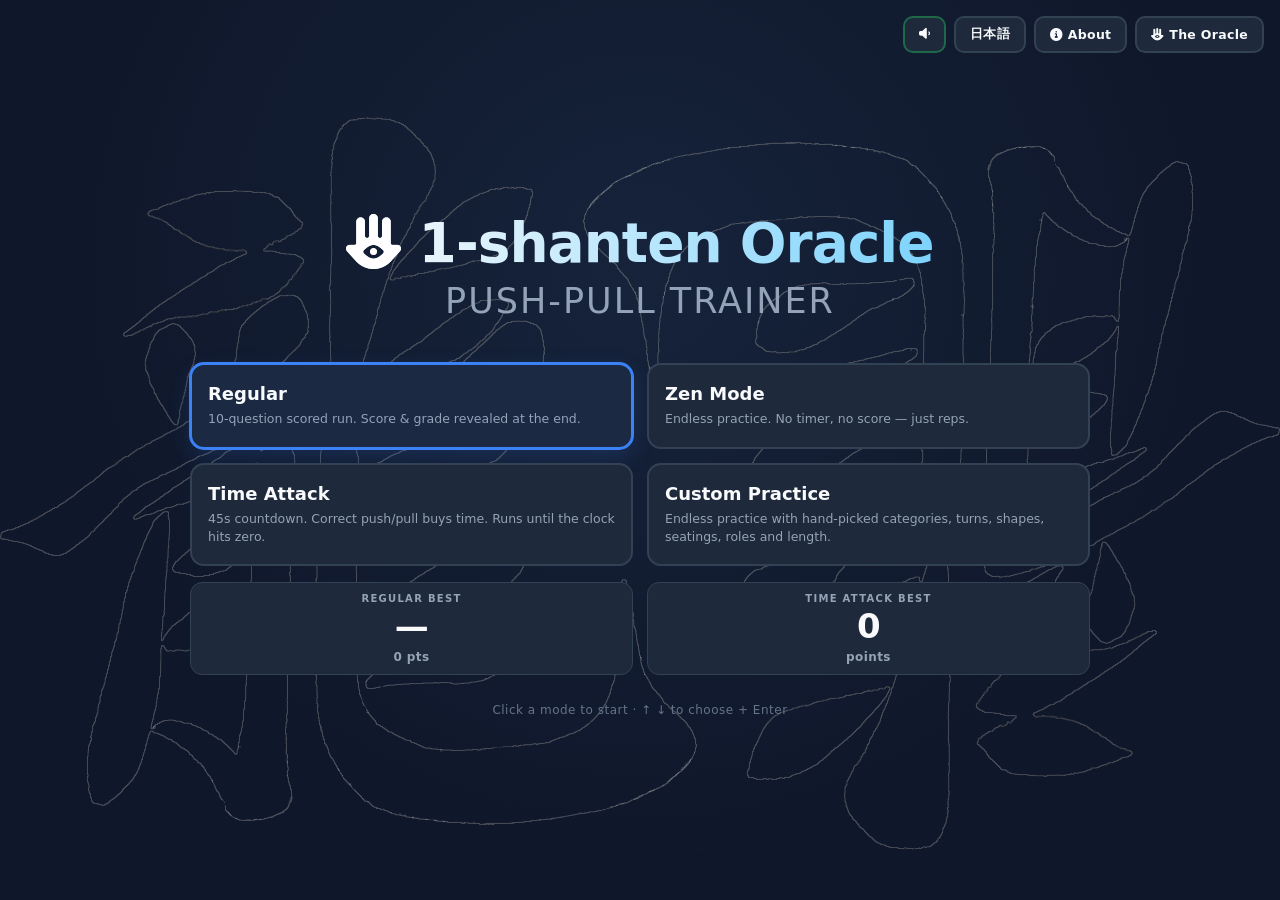
==== commit b4ba91e9: "1.5 tiers up text" ====
--- a/index.html
+++ b/index.html
@@ -3503,7 +3503,7 @@
         'about.overview': '概要',
         'about.p1': 'このトレーナーは、相手のリーチに対するイーシャンテン時の押し引き判断を練習するためのツールです。押す際に切ろうとしている牌の危険度を、ボーダー放銃率に基づいて評価する参照システムを採用しています。まず打牌候補の放銃率を見積もり、それをボーダー放銃率と比較することで、押す価値があるかどうかを判断します。参照表を自分で確認せず、自分の判断だけでクイズに取り組むこともできますが、トレーナーは基準となるボーダー放銃率に基づいて回答を評価します。',
         'about.howToUse': 'システムの仕組み',
-        'about.p2': 'この参照システムでは、2つの表を使って押し引き判断の基準を求めます。<h4>1. 手牌のティアを決める</h4><b>形ティア表</b>では、手牌の形と出上がり打点に応じてティアを決定します。使用する表は、自分が親か子か、また門前か副露かによって異なります。副露手の場合は、上家がリーチしているかどうかによっても使用する表が異なります。これは、上家の捨て牌からチーできる機会が増え、押しやすくなるためです。<br><br>ティアは、手牌の形・役・ドラなどを含めた手牌本来の価値を表します。<h4>2. ボーダー放銃率を確認する</h4><b>ボーダー放銃率表</b>では、手牌のティアと巡目に応じてボーダー放銃率（<b>T</b>）を求めます。これは、押す価値があるかどうかを判断するための基準値です。打牌候補の推定放銃率（<b>R</b>）と比較し、RがT以下なら押し、RがTを上回るなら降りが有利と判断します。2つの値が近い場合は、「微差」と判定されることがあります。<h4>特殊なケース</h4>トレーナーでは、手牌の実質的な価値に影響する状況も考慮しています。これには、門前手に付く追加の役、鳴いても有効な役が残る手牌、ピンフ、特殊な1シャンテン形などが含まれます。補正の一部はうに丸氏の解説に基づいていますが、このアプリ独自の推定によるものもあります。<h4>補足事項</h4>以下は、通常とは異なるケースで適用される補正ルールです。手作業で表を参照する場合にも参考になります。<ul><li><b>上家がリーチしている場合の副露手：</b>上家がリーチしている場合は、専用の形ティア表を使用します。上家の捨て牌からチーできる機会が増えることを考慮しています。</li><li><b>鳴いても役が成立する門前手：</b>鳴いた状態でも有効な役が残る門前手は、副露手用の表で評価します。副露時の出上がり打点に基づいて分類したうえで、押しやすさを考慮してティアを1段階上げます。</li><li><b>特殊な1シャンテン形：</b>[S]ティアに分類されるくっつき形・ヘッドレス形は、[A] 完全形を基準のティアとし、そこからティアを1段階上げて評価します。</li><li><b>中間的な打点（ピンフ）：</b>ピンフが成立する手牌は、隣接する2つのティアのボーダー放銃率の平均値を使用します。</li><li><b>一発巡：</b>一発巡では自分とリーチ者の立場に応じてボーダー放銃率を補正します。<ul><li><b>子のリーチ vs. 子のプレイヤー：</b>打点上昇の脅威を考慮し、同じティアのまま<b>親相手</b>のボーダー放銃率表を使用します。</li><li><b>子のリーチ vs. 親のプレイヤー：</b><b>親相手</b>のボーダー放銃率表を使用し、手牌を1ティア低く評価します。</li><li><b>親のリーチ vs. 子のプレイヤー：</b><b>親として</b>のボーダー放銃率表を使用し、手牌を1ティア低く評価します。</li></ul></li></ul>',
+        'about.p2': 'この参照システムでは、2つの表を使って押し引き判断の基準を求めます。<h4>1. 手牌のティアを決める</h4><b>形ティア表</b>では、手牌の形と出上がり打点に応じてティアを決定します。使用する表は、自分が親か子か、また門前か副露かによって異なります。副露手の場合は、上家がリーチしているかどうかによっても使用する表が異なります。これは、上家の捨て牌からチーできる機会が増え、押しやすくなるためです。<br><br>ティアは、手牌の形・役・ドラなどを含めた手牌本来の価値を表します。<h4>2. ボーダー放銃率を確認する</h4><b>ボーダー放銃率表</b>では、手牌のティアと巡目に応じてボーダー放銃率（<b>T</b>）を求めます。これは、押す価値があるかどうかを判断するための基準値です。打牌候補の推定放銃率（<b>R</b>）と比較し、RがT以下なら押し、RがTを上回るなら降りが有利と判断します。2つの値が近い場合は、「微差」と判定されることがあります。<h4>特殊なケース</h4>トレーナーでは、手牌の実質的な価値に影響する状況も考慮しています。これには、門前手に付く追加の役、鳴いても有効な役が残る手牌、ピンフ、特殊な1シャンテン形などが含まれます。補正の一部はうに丸氏の解説に基づいていますが、このアプリ独自の推定によるものもあります。<h4>補足事項</h4>以下は、通常とは異なるケースで適用される補正ルールです。手作業で表を参照する場合にも参考になります。<ul><li><b>上家がリーチしている場合の副露手：</b>上家がリーチしている場合は、専用の形ティア表を使用します。上家の捨て牌からチーできる機会が増えることを考慮しています。</li><li><b>鳴いても役が成立する門前手：</b>鳴いた状態でも有効な役が残る門前手は、副露手用の表で評価します。副露時の出上がり打点に基づいて分類したうえで、押しやすさを考慮してティアを1.5段階上げます。</li><li><b>特殊な1シャンテン形：</b>[S]ティアに分類されるくっつき形・ヘッドレス形は、[A] 完全形を基準のティアとし、そこからティアを1段階上げて評価します。</li><li><b>中間的な打点（ピンフ）：</b>ピンフが成立する手牌は、隣接する2つのティアのボーダー放銃率の平均値を使用します。</li><li><b>一発巡：</b>一発巡では自分とリーチ者の立場に応じてボーダー放銃率を補正します。<ul><li><b>子のリーチ vs. 子のプレイヤー：</b>打点上昇の脅威を考慮し、同じティアのまま<b>親相手</b>のボーダー放銃率表を使用します。</li><li><b>子のリーチ vs. 親のプレイヤー：</b><b>親相手</b>のボーダー放銃率表を使用し、手牌を1ティア低く評価します。</li><li><b>親のリーチ vs. 子のプレイヤー：</b><b>親として</b>のボーダー放銃率表を使用し、手牌を1ティア低く評価します。</li></ul></li></ul>',
         'about.sources': '参考文献・算出方法',
         'about.p4': '手牌の形ティアおよびボーダー放銃率は、うに丸氏の押し引き理論を基にしています。この理論は、著書『うに丸式 セオリーで勝つ麻雀』の第22～24章と、このテーマに関するYouTube動画で詳しく解説されています。また、『新・科学する麻雀』のシミュレーションデータを基礎とし、『統計学のマージャン戦術』も参考にしています。アプリで使用している放銃率の推定値も、みーにん氏の著書『統計学のマージャン戦術』を参考にしています。<br><h4>出典に基づくルールと独自の推定</h4><ul><li><b>ピンフの補間：</b>ピンフが成立する手牌について、隣接するティア間のボーダー放銃率を用いて推定する方法は、うに丸氏自身の解説に基づいています。</li><li><b>一発巡：</b>子のリーチに対する補正は、うに丸氏の解説に基づいています。親のリーチに対する補正、および自分が親の場合の補正は、独自に推定したものです。</li><li><b>両面＋カンチャン：</b>この形は、『新・科学する麻雀』の元データに該当するデータがなかったため、うに丸氏の表には含まれていません。そのため、このアプリでの分類は独自の推定です。</li></ul><b>結果はあくまで判断の参考としてご利用ください。絶対的な正解を示すものではありません。</b>このモデルは主に平場での押し引き判断を想定しており、実戦で考慮すべきすべての要素を扱っているわけではありません。',
         'about.credits': 'クレジット',
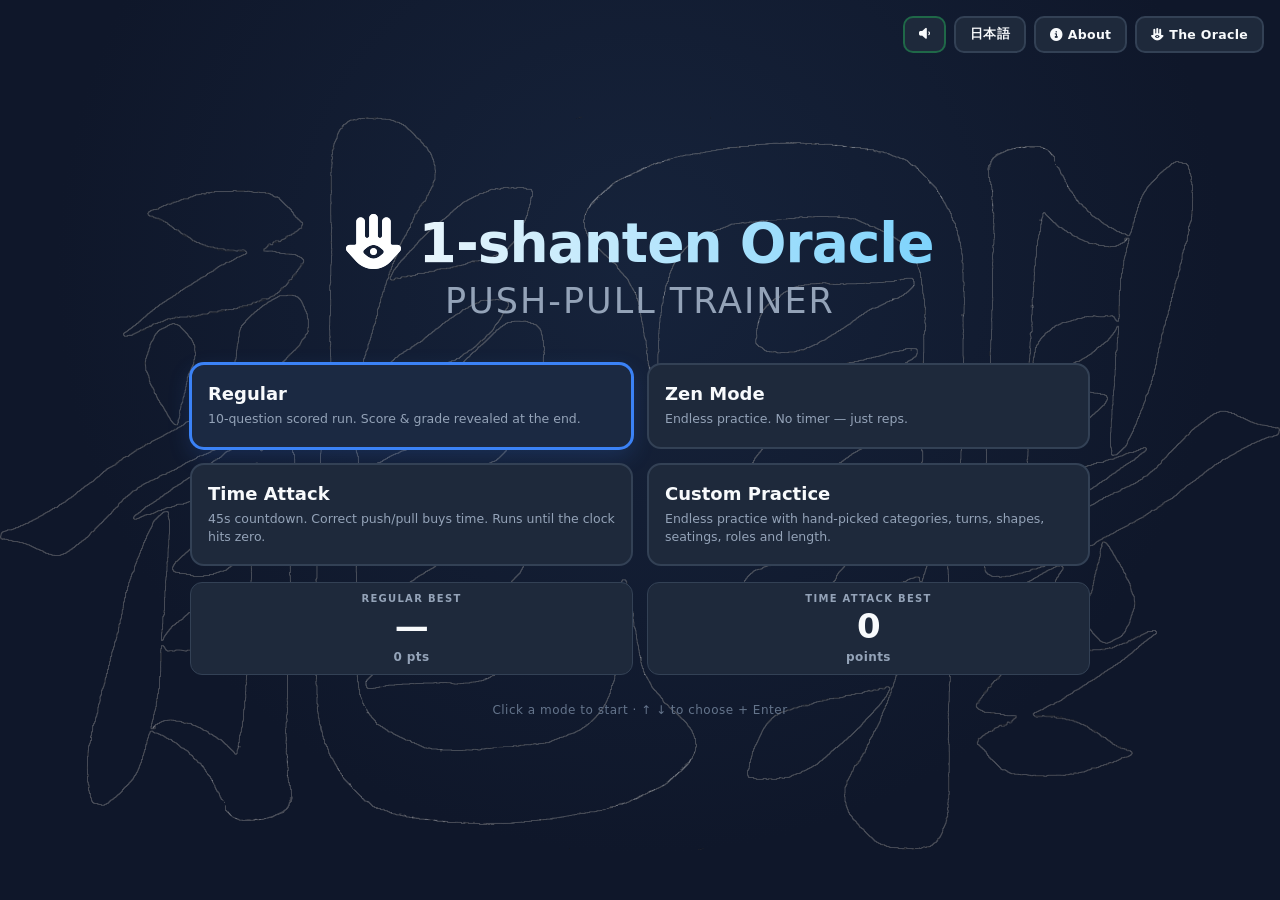
==== commit 4f8901e6: "Added explanation for 1.5 tier increase for callable menzen hands" ====
--- a/index.html
+++ b/index.html
@@ -2680,7 +2680,7 @@
             </button>
             <button class="mode-card" data-mode="zen">
               <div class="mode-title" data-i18n="home.mode.zen.title">Zen Mode</div>
-              <div class="mode-desc" data-i18n="home.mode.zen.desc">Endless practice. No timer, no score — just reps.
+              <div class="mode-desc" data-i18n="home.mode.zen.desc">Endless practice. No timer — just reps.
               </div>
             </button>
             <button class="mode-card" data-mode="timeattack">
@@ -3222,7 +3222,7 @@
         'home.mode.regular.title': 'Regular',
         'home.mode.regular.desc': '10-question scored run. Score & grade revealed at the end.',
         'home.mode.zen.title': 'Zen Mode',
-        'home.mode.zen.desc': 'Endless practice. No timer, no score — just reps.',
+        'home.mode.zen.desc': 'Endless practice. No timer — just reps.',
         'home.mode.timeattack.title': 'Time Attack',
         'home.mode.timeattack.desc': '45s countdown. Correct push/pull buys time. Runs until the clock hits zero.',
         'home.mode.custom.title': 'Custom Practice',
@@ -3356,9 +3356,9 @@
         'about.overview': 'Overview',
         'about.p1': 'This trainer helps you practise push-pull decisions with 1-shanten hands against an opponent\'s riichi. It is built around a threshold-based reference system for evaluating the danger of a tile you are considering pushing with: estimate its deal-in rate, then compare it with the threshold deal-in rate to determine whether pushing is considered worthwhile. You can play the quiz using your own judgment without manually consulting the reference tables, but the trainer uses its reference thresholds to evaluate your answers.',
         'about.howToUse': 'How the System Works',
-        'about.p2': 'The reference system uses two tables to establish a baseline for push/fold decisions.<h4>1. Determine the hand tier</h4>The <b>Shape Tier Table</b> assigns a tier according to the hand\'s shape and ron value. The appropriate table depends on whether you are the dealer or non-dealer and whether your hand is closed or open. For open hands, the table also depends on whether the player to your left (kamicha) has declared riichi, since this creates more opportunities to call chii and makes pushing slightly more favorable.<br><br>The tier reflects the hand\'s inherent value, including relevant yaku and dora.<h4>2. Find the threshold deal-in rate</h4>The <b>Threshold Table</b> maps the hand tier and the current turn to a threshold deal-in rate (<b>T</b>). This represents the model\'s reference point for deciding whether pushing is worthwhile. Compare it with the estimated deal-in rate (<b>R</b>) of the tile you are considering discarding: pushing is favored when R is at or below T, while folding is favored when R is above T. When the two values are close, the system may classify the decision as borderline.<h4>Special cases</h4>The trainer also accounts for situations that can change a hand\'s effective value. These include additional yaku in closed hands, hands that can be opened while retaining a valid yaku, pinfu, and certain non-standard 1-shanten shapes. Some adjustments follow Unimaru\'s explanations, while others are estimates made specifically for this app.<h4>Additional Details</h4>The following rules explain adjustments applied in less straightforward cases and may also be useful when consulting the tables manually:<ul><li><b>Open hands against a Kamicha riichi:</b> A separate Shape Tier Table is used when Kamicha has declared riichi, accounting for the increased opportunity to call chii from their discards.</li><li><b>Closed hands with a valid yaku when opened:</b> If a closed hand retains a valid yaku when opened, it is evaluated using the open-hand table. Its value is classified according to its open-hand ron value, then moved up one tier to reflect the more favorable push conditions.</li><li><b>Non-standard 1-shanten shapes:</b> The Kuttsuki and Headless shapes classified as [S] tier use [A] Perfect as their base tier, adjusted upward by one tier.</li><li><b>Intermediate hand values (pinfu):</b> For hands capable of scoring pinfu, the threshold is calculated as the average of the thresholds for the two adjacent tiers.</li><li><b>Ippatsu turn:</b> The threshold is adjusted according to the roles of you and the riichi opponent:<ul><li><b>Non-dealer riichi vs. non-dealer player:</b> The <b>VS Dealer</b> threshold chart is used at the same tier, reflecting the increased scoring threat.</li><li><b>Non-dealer riichi vs. dealer player:</b> The <b>VS Dealer</b> threshold chart is used, with the hand treated as one tier weaker.</li><li><b>Dealer riichi vs. non-dealer player:</b> The <b>As Dealer</b> threshold chart is used, with the hand treated as one tier weaker.</li></ul></li></ul>',
+        'about.p2': 'The reference system uses two tables to establish a baseline for push/fold decisions.<h4>1. Determine the hand tier</h4>The <b>Shape Tier Table</b> assigns a tier according to the hand\'s shape and ron value. The appropriate table depends on whether you are the dealer or non-dealer and whether your hand is closed or open. For open hands, the table also depends on whether the player to your left (kamicha) has declared riichi, since this creates more opportunities to call chii and makes pushing slightly more favorable.<br><br>The tier reflects the hand\'s inherent value, including relevant yaku and dora.<h4>2. Find the threshold deal-in rate</h4>The <b>Threshold Table</b> maps the hand tier and the current turn to a threshold deal-in rate (<b>T</b>). This represents the model\'s reference point for deciding whether pushing is worthwhile. Compare it with the estimated deal-in rate (<b>R</b>) of the tile you are considering discarding: pushing is favored when R is at or below T, while folding is favored when R is above T. When the two values are close, the system may classify the decision as borderline.<h4>Special cases</h4>The trainer also accounts for situations that can change a hand\'s effective value. These include additional yaku in closed hands, hands that can be opened while retaining a valid yaku, pinfu, and certain non-standard 1-shanten shapes. Some adjustments follow Unimaru\'s explanations, while others are estimates made specifically for this app.<h4>Additional Details</h4>The following rules explain adjustments applied in less straightforward cases and may also be useful when consulting the tables manually:<ul><li><b>Open hands against a Kamicha riichi:</b> A separate Shape Tier Table is used when Kamicha has declared riichi, accounting for the increased opportunity to call chii from their discards.</li><li><b>Closed hands with a valid yaku when opened:</b> If a closed hand has a valid yaku when opened, it is evaluated using the open-hand table. Its value is classified according to its open-hand ron value, then moved up 1.5 tiers (averaged between one and two tiers up) to reflect the more favorable push conditions.</li><li><b>Non-standard 1-shanten shapes:</b> The Kuttsuki and Headless shapes classified as [S] tier use [A] Perfect as their base tier, adjusted upward by one tier.</li><li><b>Intermediate hand values (pinfu):</b> For hands capable of scoring pinfu, the threshold is calculated as the average of the thresholds for the two adjacent tiers.</li><li><b>Ippatsu turn:</b> The threshold is adjusted according to the roles of you and the riichi opponent:<ul><li><b>Non-dealer riichi vs. non-dealer player:</b> The <b>VS Dealer</b> threshold chart is used at the same tier, reflecting the increased scoring threat.</li><li><b>Non-dealer riichi vs. dealer player:</b> The <b>VS Dealer</b> threshold chart is used, with the hand treated as one tier weaker.</li><li><b>Dealer riichi vs. non-dealer player:</b> The <b>As Dealer</b> threshold chart is used, with the hand treated as one tier weaker.</li></ul></li></ul>',
         'about.sources': 'Sources and Methodology',
-        'about.p4': 'The hand-shape tiers and threshold values are adapted from Unimaru\'s push/fold framework for 1-shanten hands, detailed in Chapters 22–24 of his book "<i>Unimaru-shiki Winning Mahjong with Theory</i>" 『うに丸式 セオリーで勝つ麻雀』 along with his YouTube videos on this subject. The framework draws on simulation data from "<i>New: Scientific Mahjong</i>"『新・科学する麻雀』  and references "<i>Statistical Mahjong Strategy</i>"『統計学のマージャン戦術』. The app\'s deal-in rate estimates are also adapted from Miinin\'s SMS book.<br><h4>Source-Based Rules and My Own Estimates</h4><ul><li><b>Pinfu interpolation:</b> The method of estimating thresholds between adjacent tiers for pinfu hands follows Unimaru\'s own explanation.</li><li><b>Ippatsu:</b> The adjustment against a non-dealer riichi follows Unimaru\'s explanation. The adjustments against a dealer riichi and in situations where you are the dealer are my own estimates.</li><li><b>Ryanmen + Kanchan:</b> This shape was not included in Unimaru\'s tables because the original dataset from "New: Scientific Mahjong" had no data regarding this shape. Its classification in this app is therefore an estimate.</li></ul><b>Please treat the results as reference guidance, not definitive advice.</b> The model is intended primarily for push/fold decisions in flat point standings and does not account for every factor that may matter in a real game.',
+        'about.p4': 'The hand-shape tiers and threshold values are adapted from Unimaru\'s push/fold framework for 1-shanten hands, detailed in Chapters 22–24 of his book "<i>Unimaru-shiki Winning Mahjong with Theory</i>" 『うに丸式 セオリーで勝つ麻雀』 along with his YouTube videos on this subject. The framework draws on simulation data from "<i>New: Scientific Mahjong</i>"『新・科学する麻雀』  and references "<i>Statistical Mahjong Strategy</i>"『統計学のマージャン戦術』. The app\'s deal-in rate estimates are also adapted from Miinin\'s SMS book.<br><h4>Source-Based Rules and My Own Estimates</h4><ul><li><b>Pinfu interpolation:</b> The method of estimating thresholds between adjacent tiers for pinfu hands follows Unimaru\'s own explanation.</li><li><b>Ippatsu:</b> The adjustment against a non-dealer riichi follows Unimaru\'s explanation. The adjustments against a dealer riichi and in situations where you are the dealer are my own estimates.</li><li><b>Closed hands with a valid yaku when opened:</b> The adjustment Unimaru suggested in his book was to increase it by 1 tier, but I felt that underestimates the potential value of the hand when comparing it to its closed hand counterpart. Comparing the data I thought it would be too much to increase it by 2 tiers up but too low for just settle for a 1 tier increase. So I estimated it as an in-between value between the two as a 1.5 tiers increase taking the average of 2 tiers up and 1 tier up the inital tier. </li><li><b>Ryanmen + Kanchan:</b> This shape was not included in Unimaru\'s tables because the original dataset from "New: Scientific Mahjong" had no data regarding this shape. Its classification in this app is therefore an estimate.</li></ul><b>Please treat the results as reference guidance, not definitive advice.</b> The model is intended primarily for push/fold decisions in flat point standings and does not account for every factor that may matter in a real game.',
         'about.credits': 'Credits',
         'about.p3': 'App design and development: kakino_tea<br>X: <a style="color:#738ad0" href="https://x.com/mican8saku" target="_blank" rel="noopener noreferrer">@mican8saku</a>',
 
@@ -3372,7 +3372,7 @@
         'home.start': 'スタート',
         'home.hint': 'モードを選択してスタート ・ ↑ ↓ + Enter',
         'home.mode.regular.title': 'レギュラー', 'home.mode.regular.desc': '10問のスコア制。スコアとランクは最後に発表されます。',
-        'home.mode.zen.title': '禅モード', 'home.mode.zen.desc': '無限練習。タイマーもスコアもなし。反復あるのみ。',
+        'home.mode.zen.title': '禅モード', 'home.mode.zen.desc': '無限練習。タイマーなし。反復あるのみ。',
         'home.mode.timeattack.title': 'タイムアタック', 'home.mode.timeattack.desc': '45秒からのカウントダウン。押し引きを当てると時間が増えます。0秒で終了。',
         'home.mode.custom.title': 'カスタム練習', 'home.mode.custom.desc': 'カテゴリ・巡目・形・座席・役割・問題数を自由に選んで練習できます。',
         'home.hs.regular': 'レギュラー ベスト', 'home.hs.timeattack': 'タイムアタック ベスト', 'home.hs.points': '点', 'home.hs.ptsSuffix': '点',
@@ -3503,9 +3503,9 @@
         'about.overview': '概要',
         'about.p1': 'このトレーナーは、相手のリーチに対するイーシャンテン時の押し引き判断を練習するためのツールです。押す際に切ろうとしている牌の危険度を、ボーダー放銃率に基づいて評価する参照システムを採用しています。まず打牌候補の放銃率を見積もり、それをボーダー放銃率と比較することで、押す価値があるかどうかを判断します。参照表を自分で確認せず、自分の判断だけでクイズに取り組むこともできますが、トレーナーは基準となるボーダー放銃率に基づいて回答を評価します。',
         'about.howToUse': 'システムの仕組み',
-        'about.p2': 'この参照システムでは、2つの表を使って押し引き判断の基準を求めます。<h4>1. 手牌のティアを決める</h4><b>形ティア表</b>では、手牌の形と出上がり打点に応じてティアを決定します。使用する表は、自分が親か子か、また門前か副露かによって異なります。副露手の場合は、上家がリーチしているかどうかによっても使用する表が異なります。これは、上家の捨て牌からチーできる機会が増え、押しやすくなるためです。<br><br>ティアは、手牌の形・役・ドラなどを含めた手牌本来の価値を表します。<h4>2. ボーダー放銃率を確認する</h4><b>ボーダー放銃率表</b>では、手牌のティアと巡目に応じてボーダー放銃率（<b>T</b>）を求めます。これは、押す価値があるかどうかを判断するための基準値です。打牌候補の推定放銃率（<b>R</b>）と比較し、RがT以下なら押し、RがTを上回るなら降りが有利と判断します。2つの値が近い場合は、「微差」と判定されることがあります。<h4>特殊なケース</h4>トレーナーでは、手牌の実質的な価値に影響する状況も考慮しています。これには、門前手に付く追加の役、鳴いても有効な役が残る手牌、ピンフ、特殊な1シャンテン形などが含まれます。補正の一部はうに丸氏の解説に基づいていますが、このアプリ独自の推定によるものもあります。<h4>補足事項</h4>以下は、通常とは異なるケースで適用される補正ルールです。手作業で表を参照する場合にも参考になります。<ul><li><b>上家がリーチしている場合の副露手：</b>上家がリーチしている場合は、専用の形ティア表を使用します。上家の捨て牌からチーできる機会が増えることを考慮しています。</li><li><b>鳴いても役が成立する門前手：</b>鳴いた状態でも有効な役が残る門前手は、副露手用の表で評価します。副露時の出上がり打点に基づいて分類したうえで、押しやすさを考慮してティアを1.5段階上げます。</li><li><b>特殊な1シャンテン形：</b>[S]ティアに分類されるくっつき形・ヘッドレス形は、[A] 完全形を基準のティアとし、そこからティアを1段階上げて評価します。</li><li><b>中間的な打点（ピンフ）：</b>ピンフが成立する手牌は、隣接する2つのティアのボーダー放銃率の平均値を使用します。</li><li><b>一発巡：</b>一発巡では自分とリーチ者の立場に応じてボーダー放銃率を補正します。<ul><li><b>子のリーチ vs. 子のプレイヤー：</b>打点上昇の脅威を考慮し、同じティアのまま<b>親相手</b>のボーダー放銃率表を使用します。</li><li><b>子のリーチ vs. 親のプレイヤー：</b><b>親相手</b>のボーダー放銃率表を使用し、手牌を1ティア低く評価します。</li><li><b>親のリーチ vs. 子のプレイヤー：</b><b>親として</b>のボーダー放銃率表を使用し、手牌を1ティア低く評価します。</li></ul></li></ul>',
+        'about.p2': 'この参照システムでは、2つの表を使って押し引き判断の基準を求めます。<h4>1. 手牌のティアを決める</h4><b>形ティア表</b>では、手牌の形と出上がり打点に応じてティアを決定します。使用する表は、自分が親か子か、また門前か副露かによって異なります。副露手の場合は、上家がリーチしているかどうかによっても使用する表が異なります。これは、上家の捨て牌からチーできる機会が増え、押しやすくなるためです。<br><br>ティアは、手牌の形・役・ドラなどを含めた手牌本来の価値を表します。<h4>2. ボーダー放銃率を確認する</h4><b>ボーダー放銃率表</b>では、手牌のティアと巡目に応じてボーダー放銃率（<b>T</b>）を求めます。これは、押す価値があるかどうかを判断するための基準値です。打牌候補の推定放銃率（<b>R</b>）と比較し、RがT以下なら押し、RがTを上回るなら降りが有利と判断します。2つの値が近い場合は、「微差」と判定されることがあります。<h4>特殊なケース</h4>トレーナーでは、手牌の実質的な価値に影響する状況も考慮しています。これには、門前手に付く追加の役、鳴いても有効な役が残る手牌、ピンフ、特殊な1シャンテン形などが含まれます。補正の一部はうに丸氏の解説に基づいていますが、このアプリ独自の推定によるものもあります。<h4>補足事項</h4>以下は、通常とは異なるケースで適用される補正ルールです。手作業で表を参照する場合にも参考になります。<ul><li><b>上家がリーチしている場合の副露手：</b>上家がリーチしている場合は、専用の形ティア表を使用します。上家の捨て牌からチーできる機会が増えることを考慮しています。</li><li><b>鳴いても役が成立する門前手：</b>門前手を鳴いた場合にも有効な役が残るときは、副露手用の表で評価します。副露時の出上がり打点に基づいて分類したうえで、押しやすさを考慮してティアを1.5段階上げます（1段階上と2段階上の中間値）。</li><li><b>特殊な1シャンテン形：</b>[S]ティアに分類されるくっつき形・ヘッドレス形は、[A] 完全形を基準のティアとし、そこからティアを1段階上げて評価します。</li><li><b>中間的な打点（ピンフ）：</b>ピンフが成立する手牌は、隣接する2つのティアのボーダー放銃率の平均値を使用します。</li><li><b>一発巡：</b>一発巡では自分とリーチ者の立場に応じてボーダー放銃率を補正します。<ul><li><b>子のリーチ vs. 子のプレイヤー：</b>打点上昇の脅威を考慮し、同じティアのまま<b>親相手</b>のボーダー放銃率表を使用します。</li><li><b>子のリーチ vs. 親のプレイヤー：</b><b>親相手</b>のボーダー放銃率表を使用し、手牌を1ティア低く評価します。</li><li><b>親のリーチ vs. 子のプレイヤー：</b><b>親として</b>のボーダー放銃率表を使用し、手牌を1ティア低く評価します。</li></ul></li></ul>',
         'about.sources': '参考文献・算出方法',
-        'about.p4': '手牌の形ティアおよびボーダー放銃率は、うに丸氏の押し引き理論を基にしています。この理論は、著書『うに丸式 セオリーで勝つ麻雀』の第22～24章と、このテーマに関するYouTube動画で詳しく解説されています。また、『新・科学する麻雀』のシミュレーションデータを基礎とし、『統計学のマージャン戦術』も参考にしています。アプリで使用している放銃率の推定値も、みーにん氏の著書『統計学のマージャン戦術』を参考にしています。<br><h4>出典に基づくルールと独自の推定</h4><ul><li><b>ピンフの補間：</b>ピンフが成立する手牌について、隣接するティア間のボーダー放銃率を用いて推定する方法は、うに丸氏自身の解説に基づいています。</li><li><b>一発巡：</b>子のリーチに対する補正は、うに丸氏の解説に基づいています。親のリーチに対する補正、および自分が親の場合の補正は、独自に推定したものです。</li><li><b>両面＋カンチャン：</b>この形は、『新・科学する麻雀』の元データに該当するデータがなかったため、うに丸氏の表には含まれていません。そのため、このアプリでの分類は独自の推定です。</li></ul><b>結果はあくまで判断の参考としてご利用ください。絶対的な正解を示すものではありません。</b>このモデルは主に平場での押し引き判断を想定しており、実戦で考慮すべきすべての要素を扱っているわけではありません。',
+        'about.p4': '手牌の形ティアおよびボーダー放銃率は、うに丸氏の押し引き理論を基にしています。この理論は、著書『うに丸式 セオリーで勝つ麻雀』の第22～24章と、このテーマに関するYouTube動画で詳しく解説されています。また、『新・科学する麻雀』のシミュレーションデータを基礎とし、『統計学のマージャン戦術』も参考にしています。アプリで使用している放銃率の推定値も、みーにん氏の著書『統計学のマージャン戦術』を参考にしています。<br><h4>出典に基づくルールと独自の推定</h4><ul><li><b>ピンフの補間：</b>ピンフが成立する手牌について、隣接するティア間のボーダー放銃率を用いて推定する方法は、うに丸氏自身の解説に基づいています。</li><li><b>一発巡：</b>子のリーチに対する補正は、うに丸氏の解説に基づいています。親のリーチに対する補正、および自分が親の場合の補正は、独自に推定したものです。</li><li><b>鳴いても役が成立する門前手：</b>うに丸氏の著書では、ティアを1段階上げて評価する方法が提案されています。しかし、副露手と門前手を比較した場合、1段階上げるだけでは、門前手が持つ本来の価値を十分に反映できていないと感じました。一方で、2段階上げるのは補正が大きすぎると考えました。そこで、元のティアから1段階上げた場合と2段階上げた場合のボーダー放銃率の中間値を取り、1.5段階上げたものとして独自に補正しています。</li><li><b>両面＋カンチャン：</b>この形は、『新・科学する麻雀』の元データに該当するデータがなかったため、うに丸氏の表には含まれていません。そのため、このアプリでの分類は独自の推定です。</li></ul><b>結果はあくまで判断の参考としてご利用ください。絶対的な正解を示すものではありません。</b>このモデルは主に平場での押し引き判断を想定しており、実戦で考慮すべきすべての要素を扱っているわけではありません。',
         'about.credits': 'クレジット',
         'about.p3': 'アプリの企画・開発：kakino_tea (カキノ)<br>X：<a style="color:#738ad0" href="https://x.com/mican8saku" target="_blank" rel="noopener noreferrer">@mican8saku</a>',
 
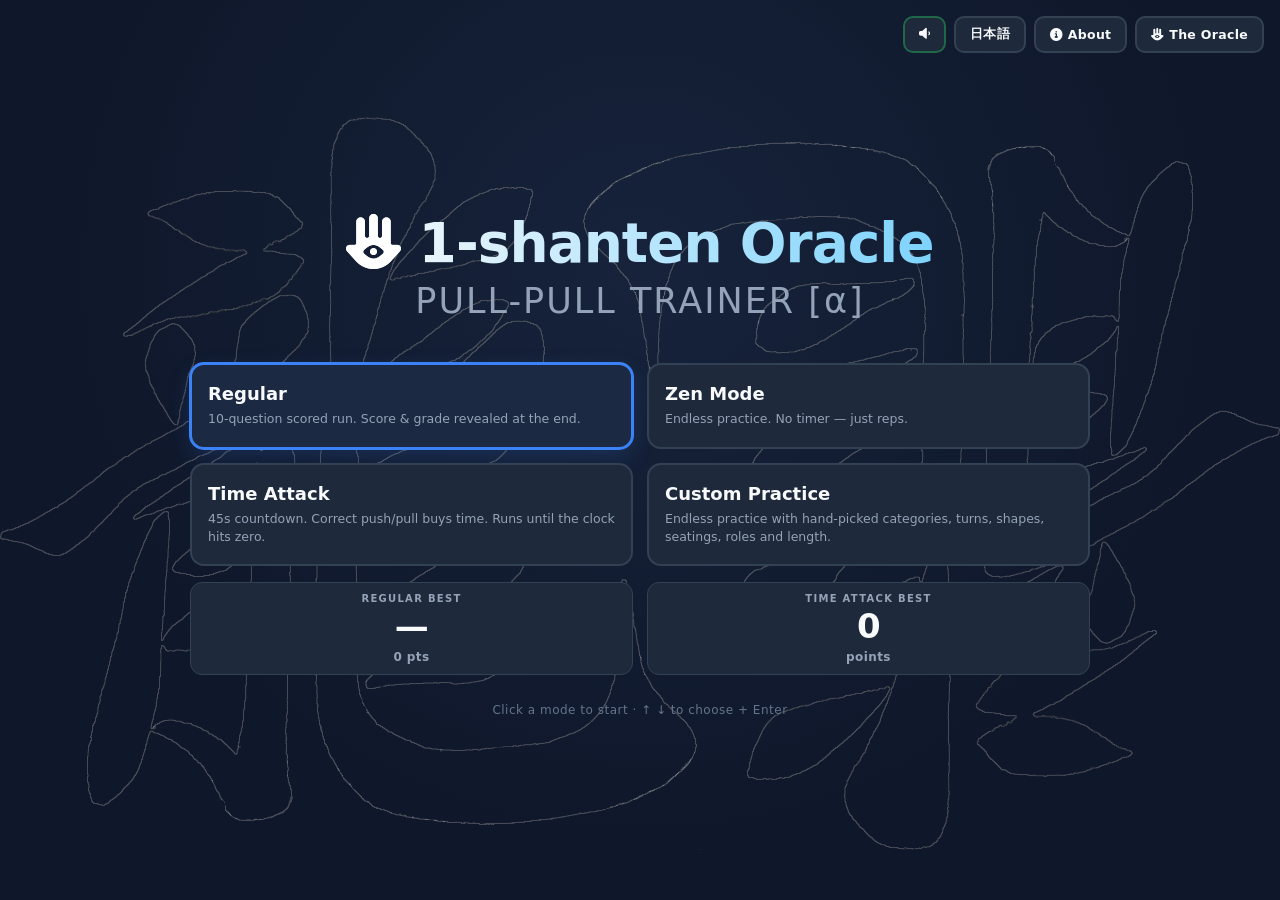
==== commit 790f8811: "Undid the logic for pickYaku to only work with a single yakuhai ankou to simplify worrying about con" ====
--- a/index.html
+++ b/index.html
@@ -131,7 +131,6 @@
       color: var(--muted);
       font-size: 35px;
       letter-spacing: 2px;
-      text-transform: uppercase;
       text-align: center;
     }
 
@@ -2451,7 +2450,7 @@
       color: #86efac;
     }
 
-       .zen-stats {
+    .zen-stats {
       display: grid;
       grid-template-columns: 1fr 1fr;
       gap: 8px;
@@ -2460,8 +2459,8 @@
       transition: max-height 0.22s ease, opacity 0.18s ease, margin-top 0.18s ease;
     }
 
-        /* Collapsible header */
-    #zenStatsCard > h3 {
+    /* Collapsible header */
+    #zenStatsCard>h3 {
       display: flex;
       align-items: center;
       justify-content: space-between;
@@ -2470,7 +2469,7 @@
       transition: margin-bottom 0.15s;
     }
 
-    #zenStatsCard > h3::after {
+    #zenStatsCard>h3::after {
       content: '▾';
       font-size: 14px;
       color: var(--muted);
@@ -2478,11 +2477,11 @@
       margin-left: 6px;
     }
 
-    #zenStatsCard.collapsed > h3 {
+    #zenStatsCard.collapsed>h3 {
       margin-bottom: 0;
     }
 
-    #zenStatsCard.collapsed > h3::after {
+    #zenStatsCard.collapsed>h3::after {
       transform: rotate(-90deg);
     }
 
@@ -2523,7 +2522,7 @@
       font-size: 17px;
     }
 
-        /* =========================================================
+    /* =========================================================
        hamsa — levitating hamsa
        ========================================================= */
     .hamsa-section {
@@ -2571,9 +2570,9 @@
       height: 14px;
       margin-top: 16px;
       background: radial-gradient(ellipse at center,
-        rgba(0, 0, 0, 0.744) 0%,
-        rgba(0, 0, 0, 0.281) 45%,
-        rgba(0, 0, 0, 0) 75%);
+          rgba(0, 0, 0, 0.744) 0%,
+          rgba(0, 0, 0, 0.281) 45%,
+          rgba(0, 0, 0, 0) 75%);
       border-radius: 50%;
       pointer-events: none;
       will-change: transform, opacity;
@@ -2592,48 +2591,144 @@
     }
 
     @keyframes hamsaLevitate {
-      0%    { transform: translateY(0); }        /* start */
-      12.5% { transform: translateY(-24px); }    /* bounce 1 — full height */
-      25%   { transform: translateY(0); }        /* land */
-      37.5% { transform: translateY(-12px); }    /* bounce 2 — half */
-      50%   { transform: translateY(0); }        /* land */
-      62.5% { transform: translateY(-6px); }     /* bounce 3 — half again */
-      75%   { transform: translateY(0); }        /* land */
-      87.5% { transform: translateY(-3px); }     /* bounce 4 — half again */
-      100%  { transform: translateY(0); }        /* settle */
+      0% {
+        transform: translateY(0);
+      }
+
+      /* start */
+      12.5% {
+        transform: translateY(-24px);
+      }
+
+      /* bounce 1 — full height */
+      25% {
+        transform: translateY(0);
+      }
+
+      /* land */
+      37.5% {
+        transform: translateY(-12px);
+      }
+
+      /* bounce 2 — half */
+      50% {
+        transform: translateY(0);
+      }
+
+      /* land */
+      62.5% {
+        transform: translateY(-6px);
+      }
+
+      /* bounce 3 — half again */
+      75% {
+        transform: translateY(0);
+      }
+
+      /* land */
+      87.5% {
+        transform: translateY(-3px);
+      }
+
+      /* bounce 4 — half again */
+      100% {
+        transform: translateY(0);
+      }
+
+      /* settle */
     }
 
     @keyframes hamsaSquish {
-      0%   { transform: scaleY(1)    scaleX(1); }
-      20%  { transform: scaleY(0.78) scaleX(1.16); }
-      50%  { transform: scaleY(1.12) scaleX(0.90); }
-      75%  { transform: scaleY(0.96) scaleX(1.03); }
-      100% { transform: scaleY(1)    scaleX(1); }
-    }
-
-        @keyframes hamsaShadow {
-      0%    { transform: scale(1);     opacity: 0.65; }   /* grounded */
-      12.5% { transform: scale(0.70);  opacity: 0.30; }   /* icon at -24px */
-      25%   { transform: scale(1);     opacity: 0.65; }   /* grounded */
-      37.5% { transform: scale(0.85);  opacity: 0.48; }   /* icon at -12px */
-      50%   { transform: scale(1);     opacity: 0.65; }   /* grounded */
-      62.5% { transform: scale(0.925); opacity: 0.56; }   /* icon at -6px */
-      75%   { transform: scale(1);     opacity: 0.65; }   /* grounded */
-      87.5% { transform: scale(0.96);  opacity: 0.62; }   /* icon at -3px */
-      100%  { transform: scale(1);     opacity: 0.65; }   /* grounded */
+      0% {
+        transform: scaleY(1) scaleX(1);
+      }
+
+      20% {
+        transform: scaleY(0.78) scaleX(1.16);
+      }
+
+      50% {
+        transform: scaleY(1.12) scaleX(0.90);
+      }
+
+      75% {
+        transform: scaleY(0.96) scaleX(1.03);
+      }
+
+      100% {
+        transform: scaleY(1) scaleX(1);
+      }
+    }
+
+    @keyframes hamsaShadow {
+      0% {
+        transform: scale(1);
+        opacity: 0.65;
+      }
+
+      /* grounded */
+      12.5% {
+        transform: scale(0.70);
+        opacity: 0.30;
+      }
+
+      /* icon at -24px */
+      25% {
+        transform: scale(1);
+        opacity: 0.65;
+      }
+
+      /* grounded */
+      37.5% {
+        transform: scale(0.85);
+        opacity: 0.48;
+      }
+
+      /* icon at -12px */
+      50% {
+        transform: scale(1);
+        opacity: 0.65;
+      }
+
+      /* grounded */
+      62.5% {
+        transform: scale(0.925);
+        opacity: 0.56;
+      }
+
+      /* icon at -6px */
+      75% {
+        transform: scale(1);
+        opacity: 0.65;
+      }
+
+      /* grounded */
+      87.5% {
+        transform: scale(0.96);
+        opacity: 0.62;
+      }
+
+      /* icon at -3px */
+      100% {
+        transform: scale(1);
+        opacity: 0.65;
+      }
+
+      /* grounded */
     }
 
     @media (max-width: 700px) {
       .hamsa {
         font-size: 90px;
       }
+
       .hamsa-shadow {
         width: 90px;
         margin-top: 6px;
       }
     }
 
-     /* Mobile / tablet: hamsa moves to the bottom of the stack */
+    /* Mobile / tablet: hamsa moves to the bottom of the stack */
     @media (max-width: 1023px) {
       .app-grid {
         display: flex;
@@ -2647,7 +2742,8 @@
       }
 
       .hamsa-section {
-        order: 100;   /* lands after appendix */
+        order: 100;
+        /* lands after appendix */
       }
     }
   </style>
@@ -3020,14 +3116,14 @@
           <p data-i18n="about.p3">…</p>
         </div>
         <!-- <img src="birb.png" alt="birb" style="max-width: 75px; margin-top: 12px;"> -->
-          <div class="hamsa-section" id="hamsaSection">
-        <div class="hamsa-container" id="hamsaContainer">
-          <div class="hamsa">
-            <i class="fa-solid fa-hamsa"></i>
+        <div class="hamsa-section" id="hamsaSection">
+          <div class="hamsa-container" id="hamsaContainer">
+            <div class="hamsa">
+              <i class="fa-solid fa-hamsa"></i>
+            </div>
+            <div class="hamsa-shadow"></div>
           </div>
-          <div class="hamsa-shadow"></div>
         </div>
-      </div>
       </div>
     </div>
 
@@ -3216,7 +3312,7 @@
         'home.link': '<i class="fa-solid fa-hamsa"></i> The Oracle',
         'home.about': '<i class="fa-solid fa-circle-info"></i> About',
         'home.heading': '<i class="fa-solid fa-hamsa"></i> 1-shanten Oracle',
-        'home.sub': 'Push-pull trainer',
+        'home.sub': 'PULL-PULL TRAINER [α] ',
         'home.start': 'Start',
         'home.hint': 'Click a mode to start · ↑ ↓ to choose + Enter',
         'home.mode.regular.title': 'Regular',
@@ -3280,8 +3376,14 @@
         'catdesc.Musuji 1/9': 'A terminal — A non-suji tile',
         'seat.kamicha': 'Kamicha (Left)', 'seat.toimen': 'Toimen (Across)', 'seat.shimocha': 'Shimocha (Right)',
         'role.vsND': 'VS Non-Dealer', 'role.vsD': 'VS Dealer', 'role.asD': 'As Dealer',
-        'yaku.hanUnit': 'han', 'yaku.Yakuhai': 'Yakuhai Ankou', 'yaku.Tanyao': 'Tanyao', 'yaku.Chiitoi': 'Chiitoi',
+        'yaku.hanUnit': 'han', 'yaku.Yakuhai': 'Yakuhai (Ankou)', 'yaku.Tanyao': 'Tanyao', 'yaku.Chiitoi': 'Chiitoi',
         'yaku.Pinfu': 'Pinfu', 'yaku.Iipeikou': 'Iipeikou', 'yaku.Dora': 'Dora',
+        'yaku.YakuhaiSeat': 'Seat Wind (Ankou)',
+        'yaku.YakuhaiRound': 'Round Wind (Ankou)',
+        'yaku.YakuhaiDoubleEast': 'Double East (Ankou)',
+        'yaku.YakuhaiHaku': 'White Dragon (Ankou)',
+        'yaku.YakuhaiHatsu': 'Green Dragon (Ankou)',
+        'yaku.YakuhaiChun': 'Red Dragon (Ankou)',
         'sc.callable': 'Callable', 'sc.ippatsu': 'Ippatsu Turn',
         'dealin.title': 'Deal-in Rate Reference', 'dealin.desc': 'Minimum passed sujis needed to reach each estimated deal-in rate range, by tile category.',
         'dealin.rateHeader': 'Deal-in Rate', 'dealin.modTitle': 'Common modifiers (not in table):',
@@ -3368,7 +3470,7 @@
         'home.link': '<i class="fa-solid fa-hamsa"></i> オラクル',
         'home.about': '<i class="fa-solid fa-circle-info"></i> このアプリについて',
         'home.heading': '<i class="fa-solid fa-hamsa"></i> イーシャンテン オラクル',
-        'home.sub': '押し引きトレーナー',
+        'home.sub': '押し引きトレーナー [α]',
         'home.start': 'スタート',
         'home.hint': 'モードを選択してスタート ・ ↑ ↓ + Enter',
         'home.mode.regular.title': 'レギュラー', 'home.mode.regular.desc': '10問のスコア制。スコアとランクは最後に発表されます。',
@@ -3429,6 +3531,12 @@
         'role.vsND': '子から', 'role.vsD': '親から', 'role.asD': '親として',
         'yaku.hanUnit': '翻', 'yaku.Yakuhai': '役牌暗刻', 'yaku.Tanyao': 'タンヤオ', 'yaku.Chiitoi': '七対子',
         'yaku.Pinfu': 'ピンフ', 'yaku.Iipeikou': '一盃口', 'yaku.Dora': 'ドラ',
+        'yaku.YakuhaiSeat': '自風暗刻',
+        'yaku.YakuhaiRound': '場風暗刻',
+        'yaku.YakuhaiDoubleEast': '連風牌暗刻',
+        'yaku.YakuhaiHaku': '白暗刻',
+        'yaku.YakuhaiHatsu': '發暗刻',
+        'yaku.YakuhaiChun': '中暗刻',
         'sc.callable': '鳴ける', 'sc.ippatsu': '一発巡',
         'dealin.title': '放銃率の目安', 'dealin.desc': '牌カテゴリ別、各放銃率レンジに到達するのに必要な通しスジ数の最小値。',
         'dealin.rateHeader': '放銃率', 'dealin.modTitle': 'よくある補正（表外）:',
@@ -3745,54 +3853,91 @@
       return order;
     }
 
-    function isYakuhaiFeasible(playerSeatWind, rank, ponds) {
+
+    function pickYakuhai(playerSeatWind, ponds, excludeTiles = []) {
+      const isDealer = playerSeatWind === 'East';
+      const seatTile = { 'East': '1z', 'South': '2z', 'West': '3z', 'North': '4z' }[playerSeatWind];
+      const dragons = ['5z', '6z', '7z'];
+
+      // Deduplicate: for the dealer, seat wind == round wind == 1z, so the
+      // candidate pool collapses to [1z, 5z, 6z, 7z].
+      const candidates = [...new Set(['1z', seatTile, ...dragons])]
+        .filter(t => !excludeTiles.includes(t));
+
       const tileCounts = {};
-      for (const p in ponds) for (const t of ponds[p]) { const base = baseTile(t); tileCounts[base] = (tileCounts[base] || 0) + 1; }
-      const seatWindTile = { 'East': '1z', 'South': '2z', 'West': '3z', 'North': '4z' }[playerSeatWind];
-      const isDealer = playerSeatWind === 'East';
-      const count = t => tileCounts[t] || 0;
-      const dragons = ['5z', '6z', '7z'];
-      if (rank === 1) {
-        if (isDealer) return dragons.some(t => count(t) < 2);
-        const yakuhai = [...new Set(['1z', seatWindTile, ...dragons])];
-        return yakuhai.some(t => count(t) < 2);
-      }
-      if (isDealer) { if (count('1z') < 2) return true; return dragons.filter(t => count(t) < 2).length >= 2; }
-      const yakuhai = [...new Set(['1z', seatWindTile, ...dragons])];
-      return yakuhai.filter(t => count(t) < 2).length >= 2;
-    }
-    function pickYakuhaiWithFeasibility(playerSeatWind, ponds) {
-      const isPlayerDealer = playerSeatWind === 'East';
-      const wantRank2 = Math.random() < (isPlayerDealer ? 0.33 : 0.10);
-      const rank2Feasible = isYakuhaiFeasible(playerSeatWind, 2, ponds);
-      const rank1Feasible = isYakuhaiFeasible(playerSeatWind, 1, ponds);
-      let yakuhaiRank = 0;
-      if (wantRank2 && rank2Feasible) yakuhaiRank = 2;
-      else if (rank1Feasible) yakuhaiRank = 1;
-      else if (rank2Feasible) yakuhaiRank = 2;
-      if (yakuhaiRank > 0) return { name: 'Yakuhai', han: yakuhaiRank };
-      return { name: 'Tanyao', han: 1 };
-    }
+      for (const p in ponds) for (const t of ponds[p]) {
+        const base = baseTile(t);
+        tileCounts[base] = (tileCounts[base] || 0) + 1;
+      }
+      // Triplet feasible iff at most 1 copy is visible in the ponds.
+      const available = candidates.filter(t => (tileCounts[t] || 0) < 2);
+
+      if (!available.length) return { name: 'Tanyao', han: 1 };
+
+      const picked = available[Math.floor(Math.random() * available.length)];
+
+      let han, labelKey;
+      if (picked === '1z' && isDealer) {
+        // Dealer's East is simultaneously round wind and seat wind → 2 han
+        han = 2;
+        labelKey = 'yaku.YakuhaiDoubleEast';
+      } else if (picked === '1z') {
+        han = 1;
+        labelKey = 'yaku.YakuhaiRound';
+      } else if (picked === seatTile) {
+        han = 1;
+        labelKey = 'yaku.YakuhaiSeat';
+      } else if (picked === '5z') {
+        han = 1;
+        labelKey = 'yaku.YakuhaiHaku';
+      } else if (picked === '6z') {
+        han = 1;
+        labelKey = 'yaku.YakuhaiHatsu';
+      } else {
+        han = 1;
+        labelKey = 'yaku.YakuhaiChun';
+      }
+
+      return { name: 'Yakuhai', han, tile: picked, labelKey };
+    }
+
     function pickYaku(shape, isOpen, playerSeatWind, ponds) {
       const yaku = [];
+
       if (isOpen) {
-        if (Math.random() < 0.5) yaku.push(pickYakuhaiWithFeasibility(playerSeatWind, ponds));
+        // Open hand = 2 open melds + 1 closed meld → only 1 slot for a yakuhai
+        // ankou. Single pick is the maximum physically possible.
+        if (Math.random() < 0.5) yaku.push(pickYakuhai(playerSeatWind, ponds));
         else yaku.push({ name: 'Tanyao', han: 1 });
         return yaku;
       }
+
       if (shape === 'Chiitoi') { yaku.push({ name: 'Chiitoi', han: 2 }); return yaku; }
 
+      // Closed hand = 2 closed melds + pair + 2 partials → 2 slots for yakuhai
+      // ankous. Both may be yakuhai, giving a legitimate double-yakuhai hand.
       let hasYakuhai = false;
       if (Math.random() < 0.25) {
-        const picked = pickYakuhaiWithFeasibility(playerSeatWind, ponds);
-        yaku.push(picked);
-        if (picked.name === 'Yakuhai') hasYakuhai = true;
-      }
-      // Pinfu needs all sequences — can't coexist with a yakuhai ankou
+        const picked1 = pickYakuhai(playerSeatWind, ponds);
+        yaku.push(picked1);
+        if (picked1.name === 'Yakuhai') {
+          hasYakuhai = true;
+          if (Math.random() < 0.30) {
+            const picked2 = pickYakuhai(playerSeatWind, ponds, [picked1.tile]);
+            if (picked2.name === 'Yakuhai') yaku.push(picked2);
+          }
+        }
+      }
+
+      // Pinfu requires all sequences → can't coexist with a yakuhai ankou
       if (!hasYakuhai && (shape === 'Perfect' || shape === 'Good*2') && Math.random() < 0.5) {
         yaku.push({ name: 'Pinfu', han: 1 });
       }
-      if (Math.random() < 0.30) yaku.push({ name: 'Iipeikou', han: 1 });
+      // Iipeikou requires 2 complete sequences. If we have 2 yakuhai ankous we
+      // have 0 complete sequences, so iipeikou is physically impossible.
+      const yakuhaiCount = yaku.filter(y => y.name === 'Yakuhai').length;
+      if (yakuhaiCount < 2 && Math.random() < 0.30) yaku.push({ name: 'Iipeikou', han: 1 });
+
       return yaku;
     }
 
@@ -5165,7 +5310,10 @@
       $('scRole').textContent = q.playerIsDealer ? t('settings.role.dealer') : t('settings.role.nondealer');
 
       const parts = [];
-      q.yaku.forEach(y => parts.push(t('yaku.' + y.name, y.name)));
+      q.yaku.forEach(y => {
+        const key = y.labelKey || ('yaku.' + y.name);
+        parts.push(t(key, y.name));
+      });
       let yakuText = parts.length ? parts.join(' + ') : '—';
       if (q.doraCount > 0) {
         const doraLabel = `${t('yaku.Dora')} (${q.doraCount})`;
@@ -5256,9 +5404,9 @@
           const sidebar = $('sidebar');
           sidebar.insertBefore(statsCard, sidebar.firstChild);
         }
-              statsCard.querySelector('h3').addEventListener('click', () => {
-        statsCard.classList.toggle('collapsed');
-      });
+        statsCard.querySelector('h3').addEventListener('click', () => {
+          statsCard.classList.toggle('collapsed');
+        });
 
         const s3 = document.createElement('div');
         s3.className = 'qstep'; s3.id = 'step3';
@@ -5900,9 +6048,9 @@
       }
     }
 
-        /* =========================================================
-       hamsa — click → squish + levitate for 5 seconds
-       ========================================================= */
+    /* =========================================================
+   hamsa — click → squish + levitate for 5 seconds
+   ========================================================= */
     (function inithamsa() {
       const container = document.getElementById('hamsaContainer');
       if (!container) return;
